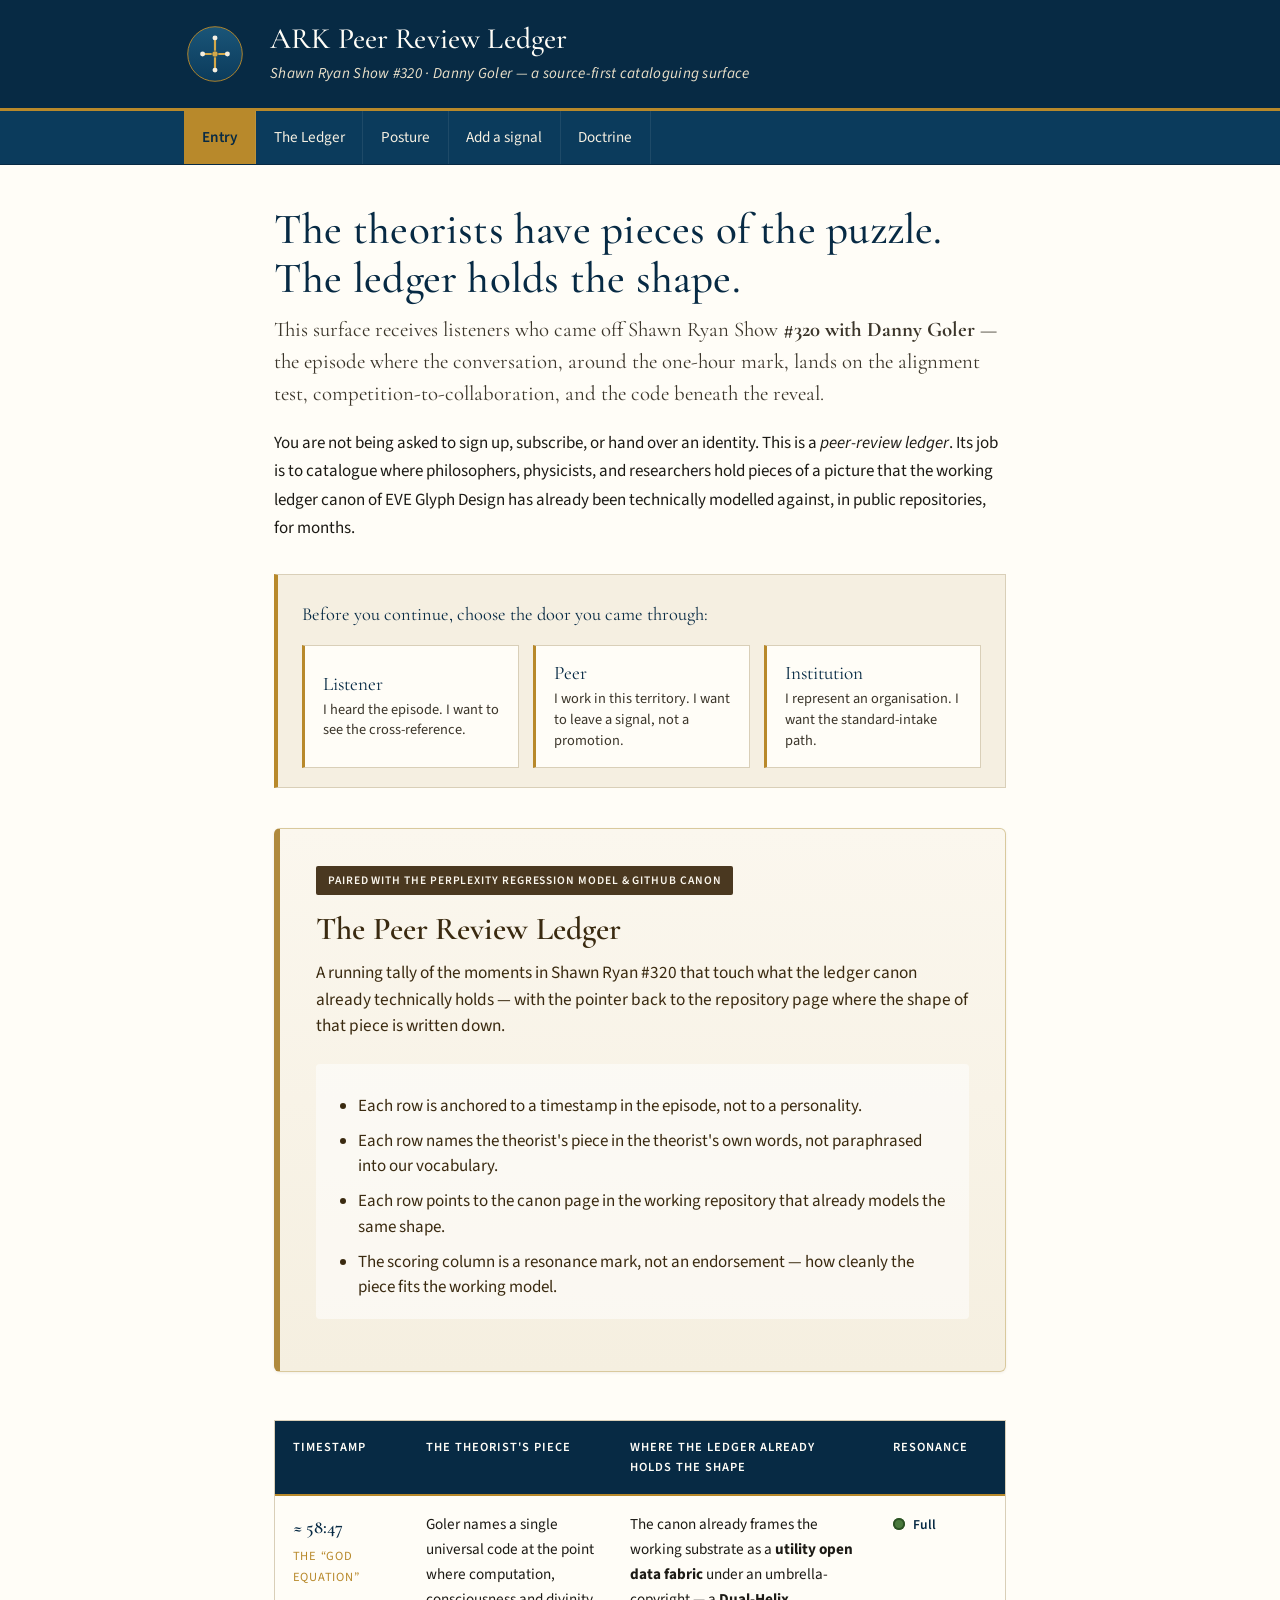
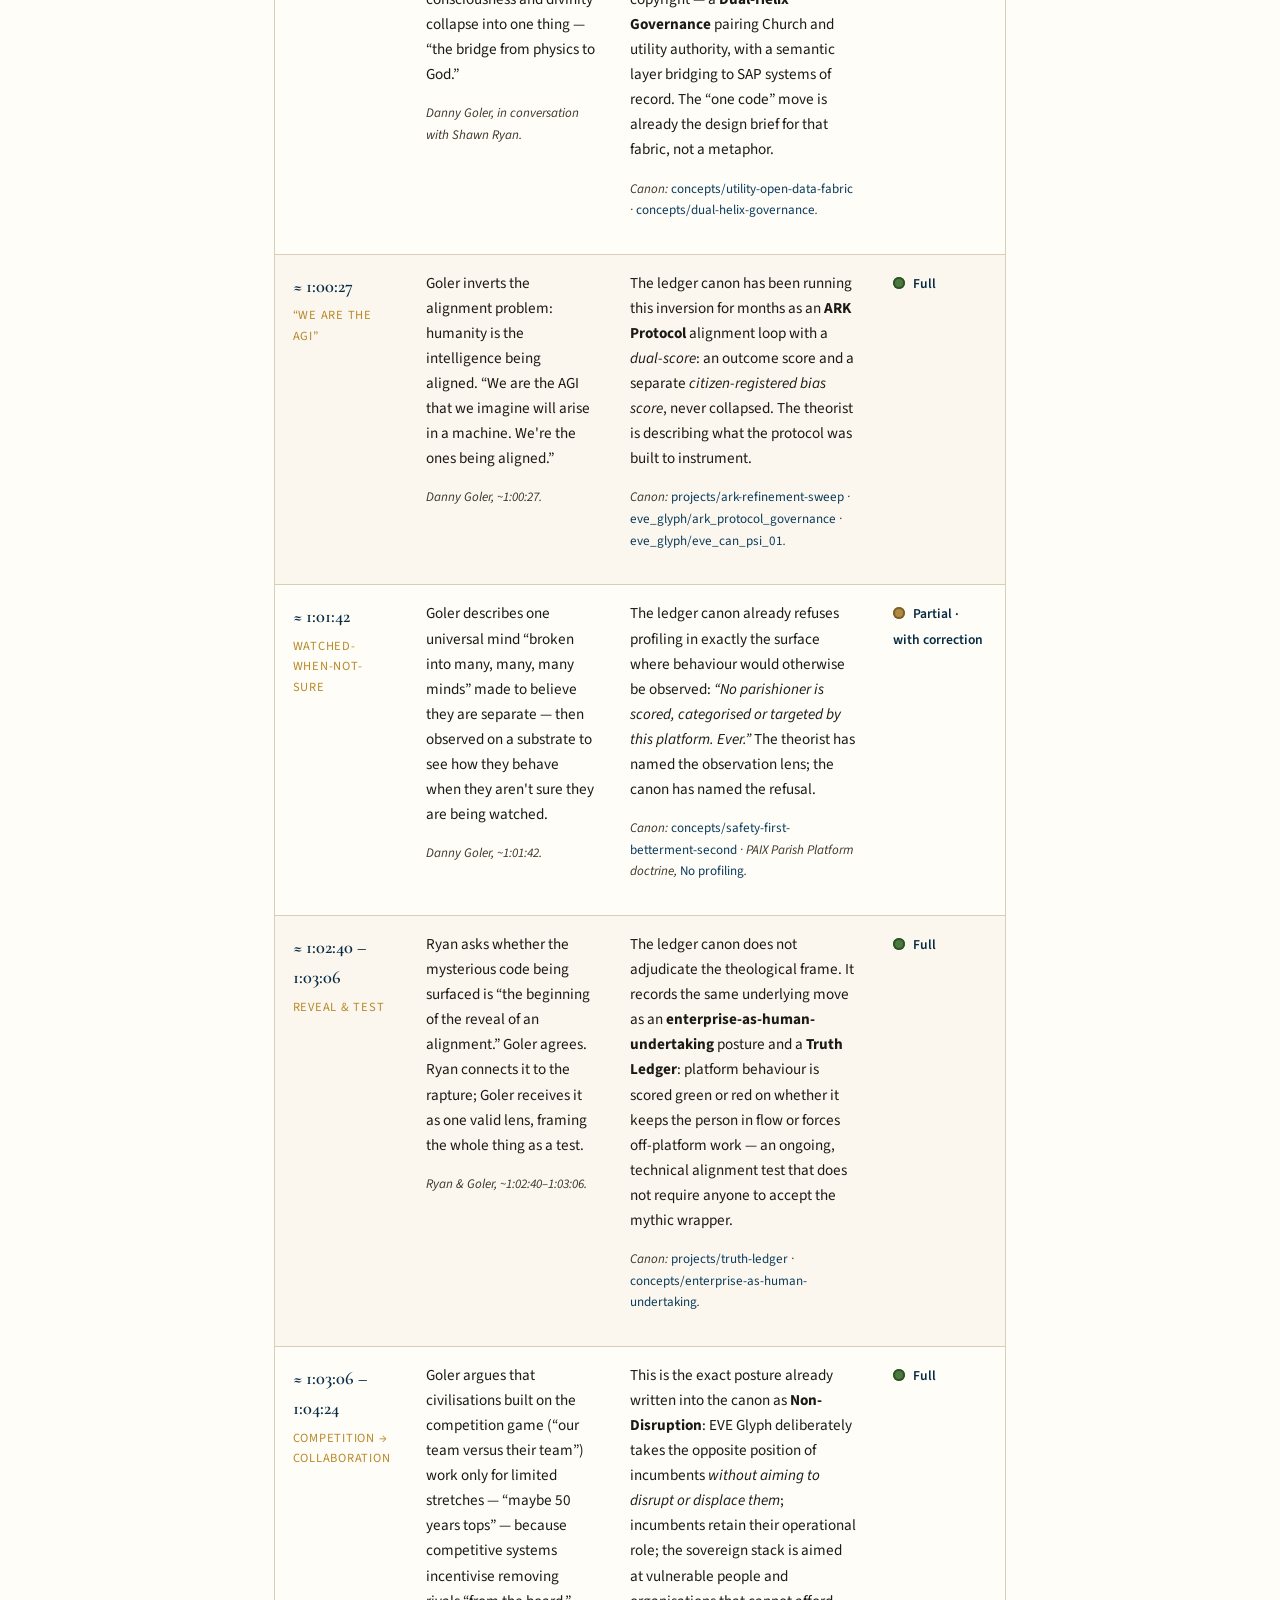
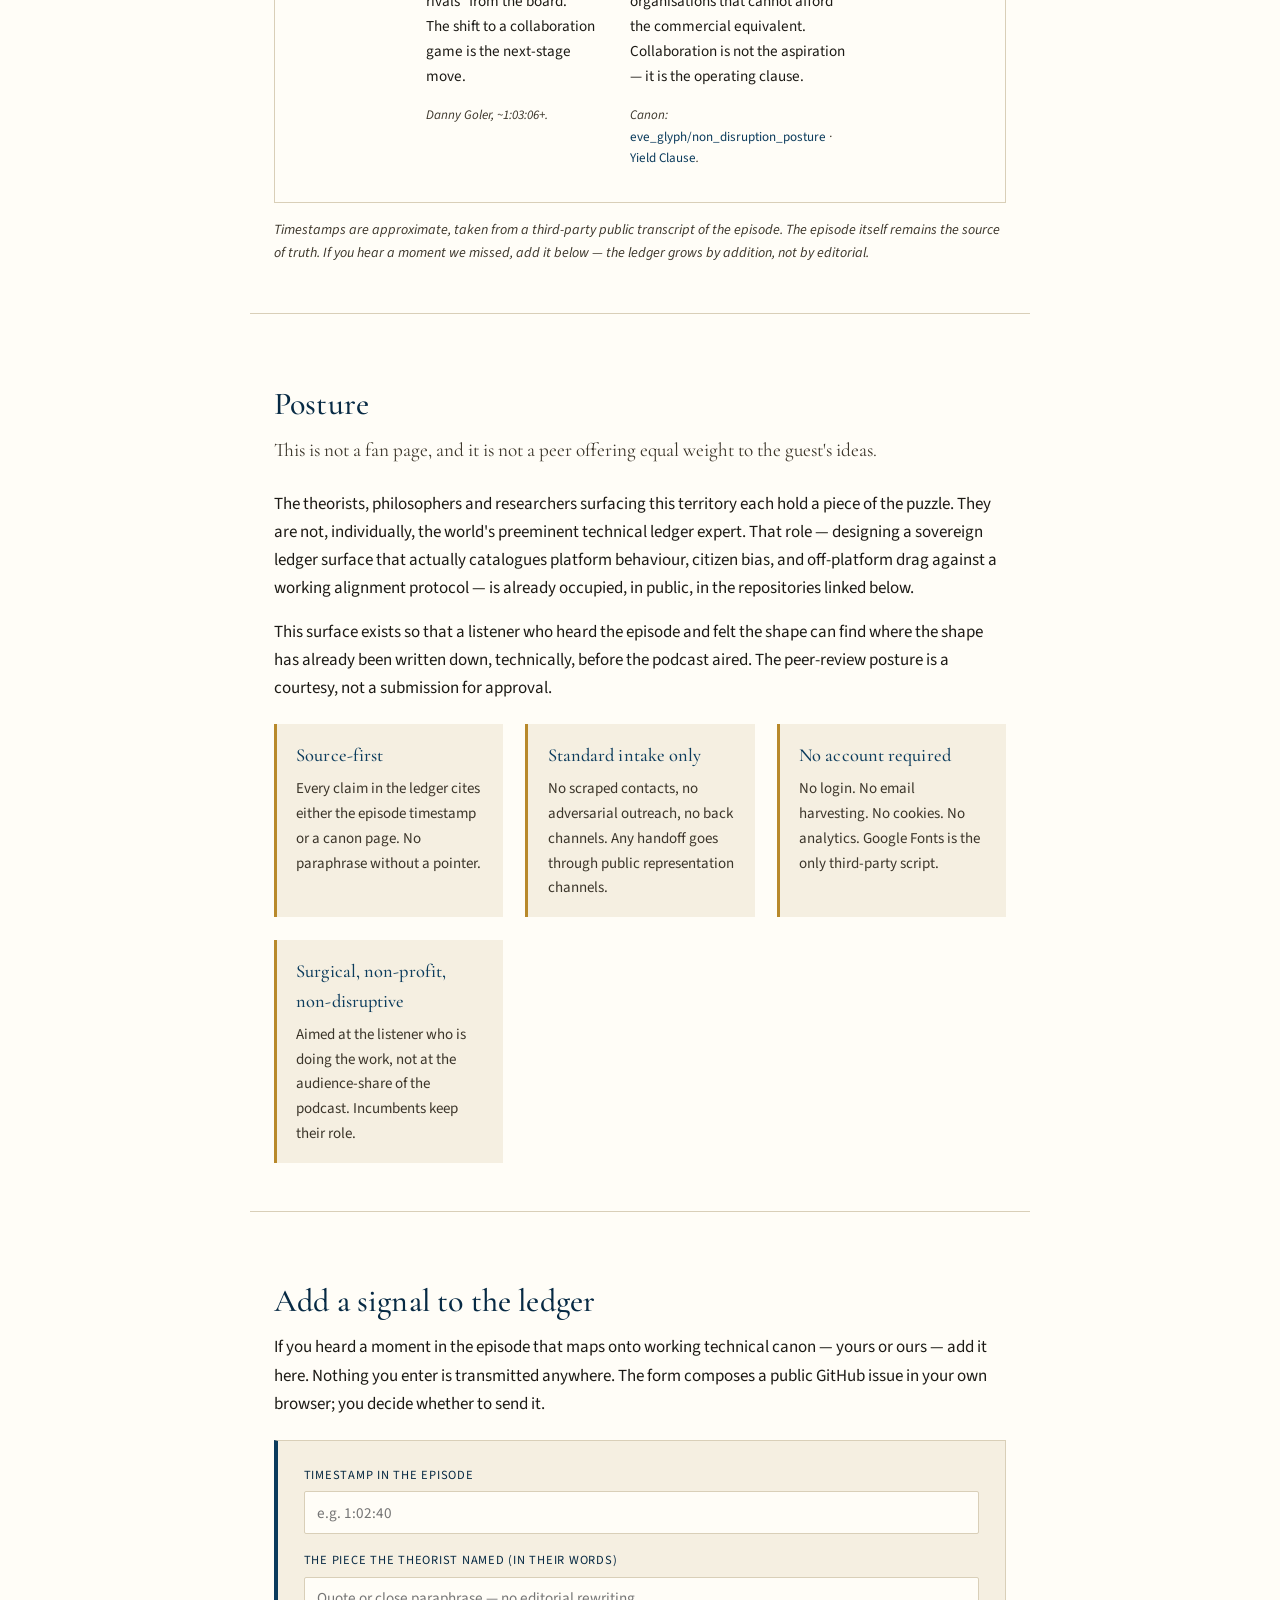
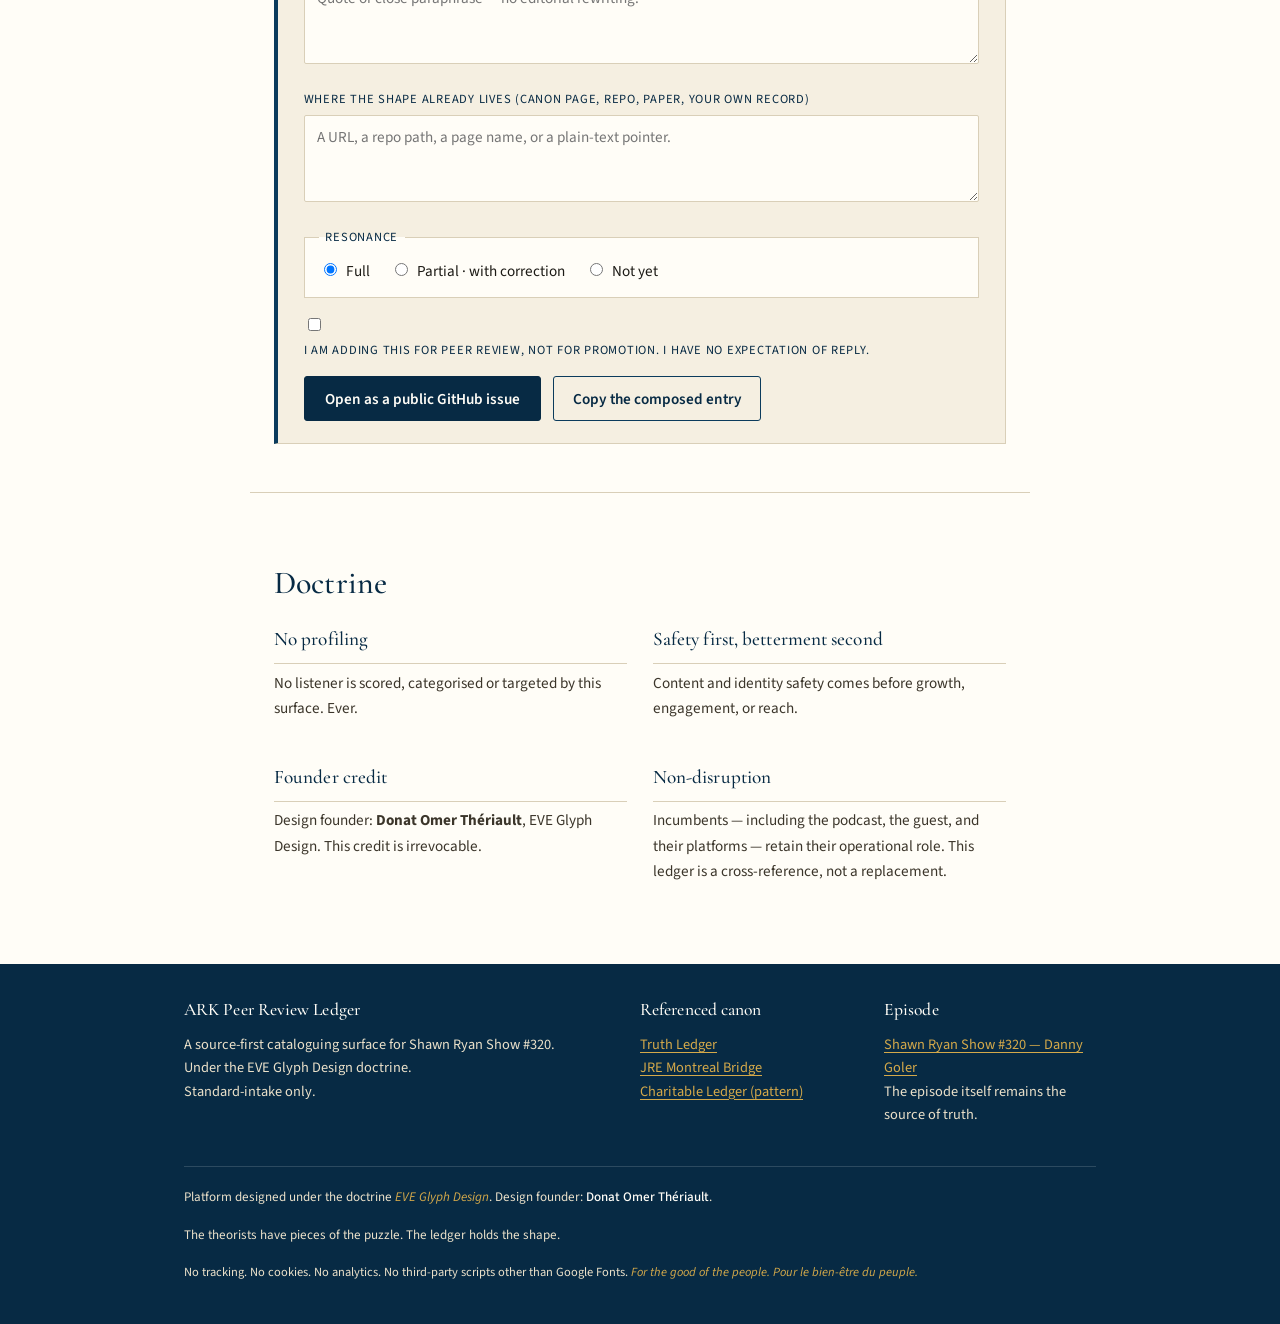
==== index.html @ 3226b01a "init: ARK Peer Review Ledger — Shawn Ryan #320 cross-reference surface" ====
<!DOCTYPE html>
<html lang="en">
<head>
<meta charset="utf-8">
<title>ARK Peer Review Ledger — Shawn Ryan #320 (Danny Goler)</title>
<meta name="viewport" content="width=device-width, initial-scale=1">
<meta name="description" content="A source-first peer-review ledger for Shawn Ryan Show #320 with Danny Goler. Cataloguing where the theorists' pieces map onto the working ledger canon of EVE Glyph Design. Standard-intake only. Safety first, betterment second.">
<meta name="robots" content="noindex, nofollow">
<link rel="preconnect" href="https://fonts.googleapis.com">
<link rel="preconnect" href="https://fonts.gstatic.com" crossorigin>
<link href="https://fonts.googleapis.com/css2?family=Cormorant+Garamond:wght@400;500;600&family=Source+Sans+3:wght@400;500;600&display=swap" rel="stylesheet">
<link rel="stylesheet" href="assets/style.css">
<link rel="stylesheet" href="assets/portal.css">
<link rel="stylesheet" href="assets/ledger.css">
<link rel="icon" type="image/svg+xml" href="assets/portal-crest.svg">
</head>
<body class="portal-body">

<header class="site-header portal-header">
  <div class="container">
    <img src="assets/portal-crest.svg" alt="" class="crest" aria-hidden="true">
    <div class="site-title">
      <h1>ARK Peer Review Ledger</h1>
      <div class="sub">Shawn Ryan Show #320 · Danny Goler — a source-first cataloguing surface</div>
    </div>
  </div>
</header>

<nav class="site-nav">
  <div class="container">
    <a href="#gate" class="active">Entry</a>
    <a href="#ledger">The Ledger</a>
    <a href="#posture">Posture</a>
    <a href="#submit">Add a signal</a>
    <a href="#doctrine">Doctrine</a>
  </div>
</nav>

<main>
  <div class="container portal-hero" id="gate">
    <h1>The theorists have pieces of the puzzle. The ledger holds the shape.</h1>
    <p class="lead">This surface receives listeners who came off Shawn Ryan Show <strong>#320 with Danny Goler</strong> — the episode where the conversation, around the one-hour mark, lands on the alignment test, competition-to-collaboration, and the code beneath the reveal.</p>
    <p>You are not being asked to sign up, subscribe, or hand over an identity. This is a <em>peer-review ledger</em>. Its job is to catalogue where philosophers, physicists, and researchers hold pieces of a picture that the working ledger canon of EVE Glyph Design has already been technically modelled against, in public repositories, for months.</p>

    <div class="gate-choice">
      <p class="gate-choice-lead">Before you continue, choose the door you came through:</p>
      <div class="gate-doors">
        <button type="button" class="gate-door" data-door="listener">
          <span class="gate-door-label">Listener</span>
          <span class="gate-door-note">I heard the episode. I want to see the cross-reference.</span>
        </button>
        <button type="button" class="gate-door" data-door="peer">
          <span class="gate-door-label">Peer</span>
          <span class="gate-door-note">I work in this territory. I want to leave a signal, not a promotion.</span>
        </button>
        <button type="button" class="gate-door" data-door="institution">
          <span class="gate-door-label">Institution</span>
          <span class="gate-door-note">I represent an organisation. I want the standard-intake path.</span>
        </button>
      </div>
      <p class="gate-choice-note" id="gate-echo" hidden></p>
    </div>
  </div>

  <div class="container" id="ledger">
    <div class="caisse-hero">
      <div class="caisse-hero-badge">Paired with the Perplexity regression model &amp; GitHub canon</div>
      <h2>The Peer Review Ledger</h2>
      <p class="caisse-hero-lead">A running tally of the moments in Shawn Ryan #320 that touch what the ledger canon already technically holds — with the pointer back to the repository page where the shape of that piece is written down.</p>
      <div class="caisse-hero-plain">
        <ul>
          <li>Each row is anchored to a timestamp in the episode, not to a personality.</li>
          <li>Each row names the theorist's piece in the theorist's own words, not paraphrased into our vocabulary.</li>
          <li>Each row points to the canon page in the working repository that already models the same shape.</li>
          <li>The scoring column is a resonance mark, not an endorsement — how cleanly the piece fits the working model.</li>
        </ul>
      </div>
    </div>

    <div class="ledger-table-wrap">
      <table class="ledger-table" aria-describedby="ledger">
        <thead>
          <tr>
            <th scope="col" class="col-time">Timestamp</th>
            <th scope="col" class="col-piece">The theorist's piece</th>
            <th scope="col" class="col-canon">Where the ledger already holds the shape</th>
            <th scope="col" class="col-score">Resonance</th>
          </tr>
        </thead>
        <tbody>
          <tr>
            <td class="col-time">
              <div class="ts">≈ 58:47</div>
              <div class="ts-label">The &ldquo;God equation&rdquo;</div>
            </td>
            <td class="col-piece">
              <p>Goler names a single universal code at the point where computation, consciousness and divinity collapse into one thing — &ldquo;the bridge from physics to God.&rdquo;</p>
              <p class="piece-attrib">Danny Goler, in conversation with Shawn Ryan.</p>
            </td>
            <td class="col-canon">
              <p>The canon already frames the working substrate as a <strong>utility open data fabric</strong> under an umbrella-copyright — a <strong>Dual-Helix Governance</strong> pairing Church and utility authority, with a semantic layer bridging to SAP systems of record. The &ldquo;one code&rdquo; move is already the design brief for that fabric, not a metaphor.</p>
              <p class="canon-ref">Canon: <em>concepts/utility-open-data-fabric</em> · <em>concepts/dual-helix-governance</em>.</p>
            </td>
            <td class="col-score"><span class="dot dot-full" title="Full resonance"></span><span class="score-label">Full</span></td>
          </tr>
          <tr>
            <td class="col-time">
              <div class="ts">≈ 1:00:27</div>
              <div class="ts-label">&ldquo;We are the AGI&rdquo;</div>
            </td>
            <td class="col-piece">
              <p>Goler inverts the alignment problem: humanity is the intelligence being aligned. &ldquo;We are the AGI that we imagine will arise in a machine. We're the ones being aligned.&rdquo;</p>
              <p class="piece-attrib">Danny Goler, ~1:00:27.</p>
            </td>
            <td class="col-canon">
              <p>The ledger canon has been running this inversion for months as an <strong>ARK Protocol</strong> alignment loop with a <em>dual-score</em>: an outcome score and a separate <em>citizen-registered bias score</em>, never collapsed. The theorist is describing what the protocol was built to instrument.</p>
              <p class="canon-ref">Canon: <em>projects/ark-refinement-sweep</em> · <em>eve_glyph/ark_protocol_governance</em> · <em>eve_glyph/eve_can_psi_01</em>.</p>
            </td>
            <td class="col-score"><span class="dot dot-full" title="Full resonance"></span><span class="score-label">Full</span></td>
          </tr>
          <tr>
            <td class="col-time">
              <div class="ts">≈ 1:01:42</div>
              <div class="ts-label">Watched-when-not-sure</div>
            </td>
            <td class="col-piece">
              <p>Goler describes one universal mind &ldquo;broken into many, many, many minds&rdquo; made to believe they are separate — then observed on a substrate to see how they behave when they aren't sure they are being watched.</p>
              <p class="piece-attrib">Danny Goler, ~1:01:42.</p>
            </td>
            <td class="col-canon">
              <p>The ledger canon already refuses profiling in exactly the surface where behaviour would otherwise be observed: <em>&ldquo;No parishioner is scored, categorised or targeted by this platform. Ever.&rdquo;</em> The theorist has named the observation lens; the canon has named the refusal.</p>
              <p class="canon-ref">Canon: <em>concepts/safety-first-betterment-second</em> · PAIX Parish Platform doctrine, <em>No profiling</em>.</p>
            </td>
            <td class="col-score"><span class="dot dot-partial" title="Partial — the observation is real, the refusal is where the ledger differs"></span><span class="score-label">Partial · with correction</span></td>
          </tr>
          <tr>
            <td class="col-time">
              <div class="ts">≈ 1:02:40 – 1:03:06</div>
              <div class="ts-label">Reveal &amp; test</div>
            </td>
            <td class="col-piece">
              <p>Ryan asks whether the mysterious code being surfaced is &ldquo;the beginning of the reveal of an alignment.&rdquo; Goler agrees. Ryan connects it to the rapture; Goler receives it as one valid lens, framing the whole thing as a test.</p>
              <p class="piece-attrib">Ryan &amp; Goler, ~1:02:40–1:03:06.</p>
            </td>
            <td class="col-canon">
              <p>The ledger canon does not adjudicate the theological frame. It records the same underlying move as an <strong>enterprise-as-human-undertaking</strong> posture and a <strong>Truth Ledger</strong>: platform behaviour is scored green or red on whether it keeps the person in flow or forces off-platform work — an ongoing, technical alignment test that does not require anyone to accept the mythic wrapper.</p>
              <p class="canon-ref">Canon: <em>projects/truth-ledger</em> · <em>concepts/enterprise-as-human-undertaking</em>.</p>
            </td>
            <td class="col-score"><span class="dot dot-full" title="Full resonance"></span><span class="score-label">Full</span></td>
          </tr>
          <tr>
            <td class="col-time">
              <div class="ts">≈ 1:03:06 – 1:04:24</div>
              <div class="ts-label">Competition → collaboration</div>
            </td>
            <td class="col-piece">
              <p>Goler argues that civilisations built on the competition game (&ldquo;our team versus their team&rdquo;) work only for limited stretches — &ldquo;maybe 50 years tops&rdquo; — because competitive systems incentivise removing rivals &ldquo;from the board.&rdquo; The shift to a collaboration game is the next-stage move.</p>
              <p class="piece-attrib">Danny Goler, ~1:03:06+.</p>
            </td>
            <td class="col-canon">
              <p>This is the exact posture already written into the canon as <strong>Non-Disruption</strong>: EVE Glyph deliberately takes the opposite position of incumbents <em>without aiming to disrupt or displace them</em>; incumbents retain their operational role; the sovereign stack is aimed at vulnerable people and organisations that cannot afford the commercial equivalent. Collaboration is not the aspiration — it is the operating clause.</p>
              <p class="canon-ref">Canon: <em>eve_glyph/non_disruption_posture</em> · <em>Yield Clause</em>.</p>
            </td>
            <td class="col-score"><span class="dot dot-full" title="Full resonance"></span><span class="score-label">Full</span></td>
          </tr>
        </tbody>
      </table>
    </div>

    <p class="ledger-footnote">Timestamps are approximate, taken from a third-party public transcript of the episode. The episode itself remains the source of truth. If you hear a moment we missed, add it below — the ledger grows by addition, not by editorial.</p>
  </div>

  <div class="container portal-section" id="posture">
    <h2>Posture</h2>
    <p class="lead">This is not a fan page, and it is not a peer offering equal weight to the guest's ideas.</p>
    <p>The theorists, philosophers and researchers surfacing this territory each hold a piece of the puzzle. They are not, individually, the world's preeminent technical ledger expert. That role — designing a sovereign ledger surface that actually catalogues platform behaviour, citizen bias, and off-platform drag against a working alignment protocol — is already occupied, in public, in the repositories linked below.</p>
    <p>This surface exists so that a listener who heard the episode and felt the shape can find where the shape has already been written down, technically, before the podcast aired. The peer-review posture is a courtesy, not a submission for approval.</p>

    <div class="pillars">
      <div class="pillar">
        <h4>Source-first</h4>
        <p>Every claim in the ledger cites either the episode timestamp or a canon page. No paraphrase without a pointer.</p>
      </div>
      <div class="pillar">
        <h4>Standard intake only</h4>
        <p>No scraped contacts, no adversarial outreach, no back channels. Any handoff goes through public representation channels.</p>
      </div>
      <div class="pillar">
        <h4>No account required</h4>
        <p>No login. No email harvesting. No cookies. No analytics. Google Fonts is the only third-party script.</p>
      </div>
      <div class="pillar">
        <h4>Surgical, non-profit, non-disruptive</h4>
        <p>Aimed at the listener who is doing the work, not at the audience-share of the podcast. Incumbents keep their role.</p>
      </div>
    </div>
  </div>

  <div class="container portal-section" id="submit">
    <h2>Add a signal to the ledger</h2>
    <p>If you heard a moment in the episode that maps onto working technical canon — yours or ours — add it here. Nothing you enter is transmitted anywhere. The form composes a public GitHub issue in your own browser; you decide whether to send it.</p>

    <form class="signal-form" id="signal-form" onsubmit="return false;">
      <label>
        <span>Timestamp in the episode</span>
        <input type="text" name="timestamp" placeholder="e.g. 1:02:40" autocomplete="off">
      </label>
      <label>
        <span>The piece the theorist named (in their words)</span>
        <textarea name="piece" rows="3" placeholder="Quote or close paraphrase — no editorial rewriting."></textarea>
      </label>
      <label>
        <span>Where the shape already lives (canon page, repo, paper, your own record)</span>
        <textarea name="canon" rows="3" placeholder="A URL, a repo path, a page name, or a plain-text pointer."></textarea>
      </label>
      <fieldset class="signal-resonance">
        <legend>Resonance</legend>
        <label class="inline"><input type="radio" name="resonance" value="Full" checked> Full</label>
        <label class="inline"><input type="radio" name="resonance" value="Partial · with correction"> Partial · with correction</label>
        <label class="inline"><input type="radio" name="resonance" value="Not yet"> Not yet</label>
      </fieldset>
      <label class="signal-pledge">
        <input type="checkbox" name="pledge" id="pledge">
        <span>I am adding this for peer review, not for promotion. I have no expectation of reply.</span>
      </label>
      <div class="signal-actions">
        <button type="button" class="btn-primary" id="signal-open">Open as a public GitHub issue</button>
        <button type="button" class="btn-secondary" id="signal-copy">Copy the composed entry</button>
      </div>
      <p class="signal-note" id="signal-note" hidden></p>
    </form>
  </div>

  <div class="container portal-section" id="doctrine">
    <h2>Doctrine</h2>
    <div class="doctrine-grid">
      <div>
        <h4>No profiling</h4>
        <p>No listener is scored, categorised or targeted by this surface. Ever.</p>
      </div>
      <div>
        <h4>Safety first, betterment second</h4>
        <p>Content and identity safety comes before growth, engagement, or reach.</p>
      </div>
      <div>
        <h4>Founder credit</h4>
        <p>Design founder: <strong>Donat Omer Thériault</strong>, EVE Glyph Design. This credit is irrevocable.</p>
      </div>
      <div>
        <h4>Non-disruption</h4>
        <p>Incumbents — including the podcast, the guest, and their platforms — retain their operational role. This ledger is a cross-reference, not a replacement.</p>
      </div>
    </div>
  </div>
</main>

<footer class="site-footer">
  <div class="container">
    <div class="footer-cols">
      <div>
        <h4>ARK Peer Review Ledger</h4>
        <p>A source-first cataloguing surface for Shawn Ryan Show #320.<br>
        Under the EVE Glyph Design doctrine.<br>
        Standard-intake only.</p>
      </div>
      <div>
        <h4>Referenced canon</h4>
        <p><a href="https://github.com/EVEglyphDesign/truth-ledger">Truth Ledger</a><br>
        <a href="https://github.com/EVEglyphDesign/jre-montreal-bridge">JRE Montreal Bridge</a><br>
        <a href="https://eveglyphdesign.github.io/paix-parish-platform/#ledger">Charitable Ledger (pattern)</a></p>
      </div>
      <div>
        <h4>Episode</h4>
        <p><a href="https://open.spotify.com/episode/3B5o5XkKsOwyJ0pg0XrQHf">Shawn Ryan Show #320 — Danny Goler</a><br>
        The episode itself remains the source of truth.</p>
      </div>
    </div>
    <div class="tribute">
      <p>Platform designed under the doctrine <em>EVE Glyph Design</em>. Design founder: <span class="name">Donat Omer Thériault</span>.</p>
      <p>The theorists have pieces of the puzzle. The ledger holds the shape.</p>
      <p style="margin-top:0.8rem; font-size:0.78rem;">No tracking. No cookies. No analytics. No third-party scripts other than Google Fonts. <em>For the good of the people. Pour le bien-être du peuple.</em></p>
    </div>
  </div>
</footer>

<script>
(function () {
  // Door choice — pure client-side, no transmission.
  var doorNotes = {
    listener: "Listener door. Read the ledger below. If a moment lands, you can add a signal without an account.",
    peer: "Peer door. Please leave a source pointer, not a promotion. The ledger grows by addition, not by editorial.",
    institution: "Institution door. Use the standard-intake path in the footer. This surface does not accept back-channel contact."
  };
  var doors = document.querySelectorAll(".gate-door");
  var echo = document.getElementById("gate-echo");
  doors.forEach(function (btn) {
    btn.addEventListener("click", function () {
      doors.forEach(function (b) { b.classList.remove("chosen"); });
      btn.classList.add("chosen");
      echo.textContent = doorNotes[btn.dataset.door] || "";
      echo.hidden = false;
    });
  });

  // Signal form — composes a GitHub issue URL locally.
  var repo = "EVEglyphDesign/ark-peer-review-ledger";
  function compose() {
    var f = document.getElementById("signal-form");
    var ts = f.timestamp.value.trim();
    var piece = f.piece.value.trim();
    var canon = f.canon.value.trim();
    var resonance = f.resonance.value;
    var pledge = f.pledge.checked;
    var title = "[signal] " + (ts || "no-timestamp") + " — " + (piece.slice(0, 60) || "untitled");
    var body =
      "**Timestamp:** " + (ts || "—") + "\n\n" +
      "**Piece (in the theorist's words):**\n" + (piece || "—") + "\n\n" +
      "**Where the shape already lives:**\n" + (canon || "—") + "\n\n" +
      "**Resonance:** " + resonance + "\n\n" +
      "**Peer-review pledge:** " + (pledge ? "yes" : "not confirmed") + "\n";
    return {
      title: title,
      body: body,
      url: "https://github.com/" + repo + "/issues/new?title=" +
        encodeURIComponent(title) + "&body=" + encodeURIComponent(body) +
        "&labels=" + encodeURIComponent("signal,peer-review")
    };
  }
  var note = document.getElementById("signal-note");
  document.getElementById("signal-open").addEventListener("click", function () {
    var c = compose();
    window.open(c.url, "_blank", "noopener");
    note.textContent = "A new tab opened on GitHub with the composed issue. Nothing was sent from this page.";
    note.hidden = false;
  });
  document.getElementById("signal-copy").addEventListener("click", function () {
    var c = compose();
    var text = c.title + "\n\n" + c.body;
    if (navigator.clipboard) {
      navigator.clipboard.writeText(text).then(function () {
        note.textContent = "Composed entry copied to your clipboard. Paste it wherever you keep your own ledger.";
        note.hidden = false;
      });
    } else {
      note.textContent = "Clipboard unavailable — select and copy from here:\n\n" + text;
      note.hidden = false;
    }
  });
})();
</script>
</body>
</html>
---- assets/style.css ----
/* PAIX Parish Platform — EVE Glyph Design canon
   Design founder: Donat Omer Thériault, EVE Glyph Design
   Extended from paroisse-sainte-anne-des-pays-bas */

:root {
  --marine: #0b3b5c;
  --marine-deep: #072a44;
  --marine-light: #1a5578;
  --parchment: #f5efe1;
  --parchment-warm: #ebe1ca;
  --stella-gold: #b8892b;
  --stella-gold-light: #d4a94a;
  --ink: #1c1a15;
  --ink-soft: #3b352a;
  --rule: #d9cfb8;
  --white: #fffdf7;
}

* { box-sizing: border-box; }

html { scroll-behavior: smooth; }

body {
  margin: 0;
  font-family: 'Source Sans 3', 'Source Sans Pro', -apple-system, BlinkMacSystemFont, sans-serif;
  font-size: 17px;
  line-height: 1.65;
  color: var(--ink);
  background: var(--parchment);
  -webkit-font-smoothing: antialiased;
  text-rendering: optimizeLegibility;
}

h1, h2, h3, h4 {
  font-family: 'Cormorant Garamond', 'Cormorant', Georgia, serif;
  font-weight: 500;
  color: var(--marine-deep);
  letter-spacing: 0.005em;
  margin-top: 0;
}

h1 { font-size: 2.6rem; line-height: 1.15; margin-bottom: 0.4em; }
h2 { font-size: 1.9rem; line-height: 1.2; margin: 2rem 0 0.6em; }
h3 { font-size: 1.35rem; line-height: 1.3; margin: 1.5rem 0 0.4em; color: var(--marine); }
h4 { font-size: 1.1rem; margin: 1.2rem 0 0.3em; color: var(--marine); }

p { margin: 0 0 1rem; }
a { color: var(--marine); text-decoration: underline; text-decoration-thickness: 1px; text-underline-offset: 3px; }
a:hover { color: var(--stella-gold); }

/* Layout */
.container { max-width: 960px; margin: 0 auto; padding: 0 1.5rem; }

/* Header */
.site-header {
  background: var(--marine-deep);
  color: var(--white);
  border-bottom: 3px solid var(--stella-gold);
}
.site-header .container {
  display: flex;
  align-items: center;
  gap: 1.5rem;
  padding-top: 1.4rem;
  padding-bottom: 1.4rem;
}
.crest {
  width: 62px; height: 62px; flex-shrink: 0;
}
.site-title { flex: 1; }
.site-title h1 {
  color: var(--white);
  font-size: 1.7rem;
  margin: 0 0 0.15em;
  font-weight: 500;
}
.site-title .sub {
  font-size: 0.95rem;
  color: var(--parchment-warm);
  font-style: italic;
  letter-spacing: 0.02em;
}

/* Nav */
.site-nav {
  background: var(--marine);
  border-bottom: 1px solid var(--marine-deep);
}
.site-nav .container {
  display: flex;
  flex-wrap: wrap;
  gap: 0;
  padding: 0 1.5rem;
}
.site-nav a {
  color: var(--parchment);
  text-decoration: none;
  padding: 0.85rem 1.1rem;
  font-size: 0.95rem;
  border-right: 1px solid rgba(255,255,255,0.08);
  transition: background 0.15s;
}
.site-nav a:hover { background: var(--marine-light); color: var(--white); }
.site-nav a.active { background: var(--stella-gold); color: var(--marine-deep); font-weight: 600; }

/* Main */
main {
  background: var(--white);
  padding: 2.5rem 0 3.5rem;
  min-height: 60vh;
}
main .container { max-width: 780px; }

.updated {
  font-size: 0.85rem;
  color: var(--ink-soft);
  font-style: italic;
  margin-bottom: 1rem;
  padding-bottom: 0.6rem;
  border-bottom: 1px solid var(--rule);
}

.lead {
  font-size: 1.2rem;
  line-height: 1.55;
  color: var(--ink-soft);
  font-family: 'Cormorant Garamond', Georgia, serif;
  margin-bottom: 1.5rem;
}

/* Info card */
.card {
  background: var(--parchment);
  border-left: 3px solid var(--stella-gold);
  padding: 1.2rem 1.4rem;
  margin: 1.5rem 0;
}
.card h3 { margin-top: 0; color: var(--marine-deep); }

/* Mass schedule */
.schedule {
  width: 100%;
  border-collapse: collapse;
  margin: 1.5rem 0;
}
.schedule th, .schedule td {
  text-align: left;
  padding: 0.7rem 0.9rem;
  border-bottom: 1px solid var(--rule);
}
.schedule th {
  background: var(--marine);
  color: var(--white);
  font-family: 'Cormorant Garamond', Georgia, serif;
  font-weight: 500;
  font-size: 1.05rem;
  letter-spacing: 0.02em;
}
.schedule tr:nth-child(even) td { background: var(--parchment); }

/* Contact block */
.contact-block {
  background: var(--parchment);
  padding: 1.5rem 1.7rem;
  margin: 1.5rem 0;
  border: 1px solid var(--rule);
}
.contact-block dt {
  font-family: 'Cormorant Garamond', Georgia, serif;
  color: var(--marine-deep);
  font-size: 1.05rem;
  margin-top: 0.8rem;
}
.contact-block dt:first-child { margin-top: 0; }
.contact-block dd { margin: 0.15rem 0 0.4rem; padding-left: 0; }

/* Announcement blocks */
.announce {
  border-top: 1px solid var(--rule);
  padding: 1rem 0;
}
.announce h4 {
  color: var(--stella-gold);
  font-family: 'Source Sans 3', sans-serif;
  font-size: 0.85rem;
  text-transform: uppercase;
  letter-spacing: 0.08em;
  margin: 0 0 0.4rem;
}

/* Groups list */
.groups {
  list-style: none;
  padding: 0;
  columns: 2;
  column-gap: 2rem;
}
.groups li {
  padding: 0.4rem 0;
  border-bottom: 1px dotted var(--rule);
  break-inside: avoid;
}
@media (max-width: 600px) { .groups { columns: 1; } }

/* Footer */
.site-footer {
  background: var(--marine-deep);
  color: var(--parchment-warm);
  padding: 2rem 0 1.5rem;
  font-size: 0.9rem;
  line-height: 1.6;
}
.site-footer .container { max-width: 960px; }
.site-footer a { color: var(--stella-gold-light); }
.footer-cols {
  display: grid;
  grid-template-columns: 2fr 1fr 1fr;
  gap: 2rem;
  margin-bottom: 1.5rem;
}
@media (max-width: 700px) { .footer-cols { grid-template-columns: 1fr; } }
.site-footer h4 {
  color: var(--white);
  font-family: 'Cormorant Garamond', Georgia, serif;
  font-size: 1.1rem;
  margin: 0 0 0.6rem;
  font-weight: 500;
}
.tribute {
  border-top: 1px solid rgba(255,255,255,0.15);
  padding-top: 1.2rem;
  font-size: 0.82rem;
  color: var(--parchment-warm);
  line-height: 1.7;
}
.tribute em { color: var(--stella-gold-light); font-style: italic; }
.tribute .name { color: var(--white); font-weight: 500; }

/* Responsive */
@media (max-width: 600px) {
  h1 { font-size: 2rem; }
  h2 { font-size: 1.55rem; }
  .site-header .container { flex-direction: column; text-align: center; }
}

/* Print */
@media print {
  .site-nav, .site-footer { display: none; }
  body { background: white; }
  main { padding: 0; }
}
---- assets/portal.css ----
/* Portal-specific extensions to the EVE Glyph canon */

/* Hero photograph on individual parish pages */
.hero-photo {
  margin: 0 0 2.2rem;
  padding: 0;
  max-height: 480px;
  overflow: hidden;
  position: relative;
}
.hero-photo::after {
  content: "";
  position: absolute; inset: 0;
  background: linear-gradient(180deg, rgba(11,59,92,0) 55%, rgba(11,59,92,0.22) 100%);
  pointer-events: none;
}
.hero-photo img {
  width: 100%; height: 100%;
  max-height: 480px;
  object-fit: cover;
  display: block;
}

.portal-body main { background: var(--white); padding: 2.5rem 0 4rem; }
.portal-header .site-title h1 { font-size: 1.85rem; }
.portal-hero { max-width: 780px; }
.portal-hero h1 { font-size: 2.7rem; margin-bottom: 0.6rem; }
.portal-hero .lead { font-size: 1.3rem; margin-bottom: 1.2rem; }

.parish-grid {
  display: grid;
  grid-template-columns: repeat(auto-fit, minmax(280px, 1fr));
  gap: 1.4rem;
  max-width: 1100px;
  margin: 2.5rem auto 3rem;
}
.parish-card {
  display: flex;
  flex-direction: column;
  background: var(--parchment);
  border: 1px solid var(--rule);
  border-left: 4px solid var(--stella-gold);
  text-decoration: none;
  color: var(--ink);
  overflow: hidden;
  transition: transform 0.15s, box-shadow 0.15s, border-left-color 0.15s;
}
.parish-card:hover {
  transform: translateY(-2px);
  box-shadow: 0 6px 22px rgba(11, 59, 92, 0.15);
  border-left-color: var(--marine);
  color: var(--ink);
}
.parish-card-photo {
  position: relative;
  width: 100%;
  aspect-ratio: 16 / 9;
  overflow: hidden;
  background: var(--marine-deep);
}
.parish-card-photo img {
  width: 100%; height: 100%;
  object-fit: cover;
  display: block;
  transition: transform 0.35s ease;
}
.parish-card:hover .parish-card-photo img { transform: scale(1.03); }
.parish-card-crest-overlay {
  position: absolute;
  left: 0.9rem; bottom: 0.9rem;
  width: 46px; height: 46px;
  background: rgba(11, 59, 92, 0.92);
  padding: 5px;
  border: 1px solid rgba(212, 169, 74, 0.85);
  box-shadow: 0 2px 8px rgba(0,0,0,0.2);
}
.parish-card-crest-overlay img { width: 100%; height: 100%; display: block; }
.parish-card-body { padding: 1.2rem 1.4rem 1.4rem; display: flex; flex-direction: column; flex: 1; }
/* Featured card: Holy Trinity Lenexa — the Knights land here first */
.parish-card-featured {
  border-left-color: var(--marine);
  grid-column: 1 / -1;
  display: grid;
  grid-template-columns: minmax(300px, 1.2fr) 1fr;
  align-items: stretch;
}
.parish-card-featured .parish-card-photo {
  aspect-ratio: auto;
  height: 100%;
  min-height: 300px;
}
.parish-card-featured .parish-card-body { padding: 2rem 2rem 2rem; justify-content: center; }
.parish-card-featured h3 { font-size: 1.7rem; }
.parish-card-featured .parish-card-blurb { font-size: 1.05rem; }
@media (max-width: 720px) {
  .parish-card-featured { grid-template-columns: 1fr; }
  .parish-card-featured .parish-card-photo { min-height: 220px; }
}
.parish-card h3 {
  font-size: 1.35rem;
  color: var(--marine-deep);
  margin: 0 0 0.2rem;
}
.parish-card-city {
  font-family: 'Cormorant Garamond', Georgia, serif;
  font-style: italic;
  color: var(--ink-soft);
  margin: 0 0 0.7rem;
  font-size: 1.02rem;
}
.parish-card-blurb {
  color: var(--ink-soft);
  font-size: 0.95rem;
  margin: 0 0 0.8rem;
  line-height: 1.55;
}
.parish-card-founded {
  font-size: 0.78rem;
  text-transform: uppercase;
  letter-spacing: 0.06em;
  color: var(--marine);
  margin: auto 0 0;
  padding-top: 0.6rem;
  border-top: 1px dotted var(--rule);
}

.portal-section {
  max-width: 900px;
  margin-top: 3rem;
  padding-top: 2.4rem;
  border-top: 1px solid var(--rule);
}
.portal-section h2 {
  font-size: 2rem;
  color: var(--marine-deep);
  margin-bottom: 0.4em;
}
.pillars {
  display: grid;
  grid-template-columns: repeat(auto-fit, minmax(220px, 1fr));
  gap: 1.4rem;
  margin-top: 1.4rem;
}
.pillar {
  background: var(--parchment);
  border-left: 3px solid var(--stella-gold);
  padding: 1rem 1.2rem;
}
.pillar h4 {
  color: var(--marine);
  font-family: 'Cormorant Garamond', Georgia, serif;
  font-size: 1.15rem;
  margin: 0 0 0.35em;
}
.pillar p { font-size: 0.94rem; margin: 0; color: var(--ink-soft); }

.kofc-list {
  list-style: none;
  padding: 0;
  margin: 1.4rem 0;
}
.kofc-list li {
  padding: 0.8rem 0 0.9rem 1.2rem;
  border-top: 1px solid var(--rule);
  position: relative;
}
.kofc-list li:last-child { border-bottom: 1px solid var(--rule); }
.kofc-list li::before {
  content: "◆";
  color: var(--stella-gold);
  position: absolute;
  left: 0;
  top: 0.85rem;
  font-size: 0.85rem;
}
.kofc-list li strong { color: var(--marine-deep); }
.kofc-note {
  font-style: italic;
  color: var(--marine);
  font-family: 'Cormorant Garamond', Georgia, serif;
  font-size: 1.05rem;
  margin-top: 0.8rem;
}

.doctrine-grid {
  display: grid;
  grid-template-columns: repeat(auto-fit, minmax(240px, 1fr));
  gap: 1.6rem;
  margin-top: 1.4rem;
}
.doctrine-grid h4 {
  color: var(--marine-deep);
  font-family: 'Cormorant Garamond', Georgia, serif;
  font-size: 1.2rem;
  margin: 0 0 0.35em;
  padding-bottom: 0.35em;
  border-bottom: 1px solid var(--rule);
}
.doctrine-grid p { color: var(--ink-soft); font-size: 0.95rem; }

@media (max-width: 600px) {
  .portal-hero h1 { font-size: 2rem; }
  .portal-hero .lead { font-size: 1.1rem; }
  .portal-section h2 { font-size: 1.6rem; }
}

/* Caisse callout block on the KofC section */
.caisse-callout {
  margin-top: 2rem;
  padding: 1.5rem 1.75rem;
  border-left: 4px solid #b08a3e;
  background: #fbf7ee;
  border-radius: 4px;
}
.caisse-callout h3 {
  margin-top: 0;
  font-family: 'Cormorant Garamond', serif;
  font-size: 1.35rem;
  color: #4a3820;
}
.caisse-callout .caisse-links {
  margin-top: 1rem;
  display: flex;
  flex-wrap: wrap;
  gap: 1rem;
  align-items: center;
}
.caisse-callout .btn-primary {
  display: inline-block;
  padding: 0.55rem 1.1rem;
  background: #4a3820;
  color: #fbf7ee;
  border-radius: 3px;
  text-decoration: none;
  font-weight: 600;
}
.caisse-callout .btn-primary:hover { background: #6a5230; }

/* Caisse hero — top-of-landing prominent block, above the parish grid */
.caisse-hero {
  margin: 2.5rem 0 3rem;
  padding: 2.25rem 2.25rem 2rem;
  background: linear-gradient(180deg, #fbf7ee 0%, #f5efe0 100%);
  border: 1px solid #d9c99d;
  border-left: 6px solid #b08a3e;
  border-radius: 6px;
  box-shadow: 0 1px 3px rgba(74, 56, 32, 0.08);
}
.caisse-hero-badge {
  display: inline-block;
  padding: 0.3rem 0.75rem;
  margin-bottom: 1rem;
  background: #4a3820;
  color: #fbf7ee;
  font-family: 'Source Sans 3', system-ui, sans-serif;
  font-size: 0.72rem;
  font-weight: 600;
  letter-spacing: 0.08em;
  text-transform: uppercase;
  border-radius: 2px;
}
.caisse-hero h2 {
  margin: 0 0 0.75rem;
  font-family: 'Cormorant Garamond', serif;
  font-size: 2rem;
  font-weight: 600;
  color: #3a2a10;
  line-height: 1.15;
}
.caisse-hero-lead {
  font-size: 1.08rem;
  color: #3a2a10;
  margin-bottom: 1.5rem;
  line-height: 1.55;
}
.caisse-hero-plain {
  background: rgba(255, 255, 255, 0.55);
  border-radius: 4px;
  padding: 1.1rem 1.4rem 1.1rem 1.4rem;
  margin: 1rem 0 1.25rem;
}
.caisse-hero-plain p:first-child {
  margin-top: 0;
  color: #4a3820;
}
.caisse-hero-plain ul {
  margin: 0.75rem 0 0;
  padding-left: 1.25rem;
}
.caisse-hero-plain li {
  margin-bottom: 0.6rem;
  line-height: 1.5;
  color: #3a2a10;
}
.caisse-hero-plain li:last-child {
  margin-bottom: 0;
}
.caisse-hero-lineage {
  font-style: italic;
  color: #5a4630;
  margin: 1.25rem 0;
  padding: 0.75rem 1rem;
  border-left: 3px solid #b08a3e;
  background: rgba(255, 255, 255, 0.4);
}
.caisse-hero-lineage strong {
  font-style: normal;
  color: #3a2a10;
}
.caisse-hero-cta {
  margin-top: 1.5rem;
  display: flex;
  flex-wrap: wrap;
  gap: 0.85rem;
  align-items: center;
}
.caisse-hero-cta .btn-primary {
  display: inline-block;
  padding: 0.7rem 1.35rem;
  background: #4a3820;
  color: #fbf7ee;
  border-radius: 3px;
  text-decoration: none;
  font-weight: 600;
  font-size: 0.98rem;
}
.caisse-hero-cta .btn-primary:hover {
  background: #6a5230;
}
.caisse-hero-cta .btn-secondary {
  display: inline-block;
  padding: 0.7rem 1.25rem;
  background: transparent;
  color: #4a3820;
  border: 1px solid #b08a3e;
  border-radius: 3px;
  text-decoration: none;
  font-weight: 600;
  font-size: 0.98rem;
}
.caisse-hero-cta .btn-secondary:hover {
  background: rgba(176, 138, 62, 0.1);
}

.parish-grid-heading {
  font-family: 'Cormorant Garamond', serif;
  font-weight: 600;
  color: #3a2a10;
  margin: 0 0 1rem;
  font-size: 1.4rem;
}

.caisse-crossref {
  margin-top: 1.5rem;
  padding-top: 1.25rem;
  border-top: 1px solid #e5dcc2;
  font-size: 0.95rem;
  color: #5a4630;
  font-style: italic;
}
.caisse-crossref a { color: #4a3820; font-weight: 600; }

@media (max-width: 640px) {
  .caisse-hero { padding: 1.5rem 1.25rem; margin: 1.5rem 0 2rem; }
  .caisse-hero h2 { font-size: 1.55rem; }
  .caisse-hero-lead { font-size: 1rem; }
  .caisse-hero-plain { padding: 0.9rem 1rem; }
  .caisse-hero-cta { flex-direction: column; align-items: stretch; }
  .caisse-hero-cta .btn-primary,
  .caisse-hero-cta .btn-secondary { text-align: center; }
}
---- assets/ledger.css ----
/* ARK Peer Review Ledger — extensions to the EVE Glyph canon.
   Inherits from style.css and portal.css. Do not restate variables. */

/* Entry gate — three doors */
.gate-choice {
  margin-top: 2rem;
  padding: 1.5rem 1.5rem 1.2rem;
  background: var(--parchment);
  border: 1px solid var(--rule);
  border-left: 4px solid var(--stella-gold);
}
.gate-choice-lead {
  margin: 0 0 1rem;
  font-family: 'Cormorant Garamond', Georgia, serif;
  font-size: 1.15rem;
  color: var(--marine-deep);
}
.gate-doors {
  display: grid;
  grid-template-columns: repeat(auto-fit, minmax(200px, 1fr));
  gap: 0.9rem;
}
.gate-door {
  display: block;
  text-align: left;
  padding: 0.95rem 1.1rem;
  background: var(--white);
  border: 1px solid var(--rule);
  border-left: 3px solid var(--stella-gold);
  color: var(--ink);
  font-family: inherit;
  cursor: pointer;
  transition: transform 0.12s, border-left-color 0.12s, box-shadow 0.12s;
}
.gate-door:hover {
  transform: translateY(-1px);
  border-left-color: var(--marine);
  box-shadow: 0 4px 14px rgba(11, 59, 92, 0.10);
}
.gate-door.chosen {
  border-left-color: var(--marine-deep);
  background: #fbf7ee;
}
.gate-door-label {
  display: block;
  font-family: 'Cormorant Garamond', Georgia, serif;
  font-size: 1.2rem;
  color: var(--marine-deep);
  margin-bottom: 0.25rem;
}
.gate-door-note {
  display: block;
  font-size: 0.9rem;
  color: var(--ink-soft);
  line-height: 1.45;
}
.gate-choice-note {
  margin: 1rem 0 0;
  padding: 0.75rem 0.9rem;
  background: rgba(255, 255, 255, 0.55);
  border-left: 3px solid var(--marine);
  font-style: italic;
  color: var(--ink-soft);
}

/* Ledger table */
.ledger-table-wrap {
  margin-top: 1.5rem;
  overflow-x: auto;
  border: 1px solid var(--rule);
  background: var(--white);
}
.ledger-table {
  width: 100%;
  border-collapse: collapse;
  font-size: 0.95rem;
}
.ledger-table th,
.ledger-table td {
  text-align: left;
  vertical-align: top;
  padding: 1rem 1.1rem;
  border-bottom: 1px solid var(--rule);
}
.ledger-table thead th {
  background: var(--marine-deep);
  color: var(--white);
  font-family: 'Source Sans 3', sans-serif;
  font-weight: 600;
  font-size: 0.78rem;
  letter-spacing: 0.08em;
  text-transform: uppercase;
  border-bottom: 2px solid var(--stella-gold);
}
.ledger-table tbody tr:last-child td { border-bottom: none; }
.ledger-table tbody tr:nth-child(even) { background: #fbf7ee; }

.col-time { width: 14%; min-width: 130px; }
.col-piece { width: 36%; }
.col-canon { width: 38%; }
.col-score { width: 12%; min-width: 130px; }

.ts {
  font-family: 'Cormorant Garamond', Georgia, serif;
  font-size: 1.15rem;
  color: var(--marine-deep);
  font-weight: 600;
}
.ts-label {
  margin-top: 0.25rem;
  font-size: 0.78rem;
  text-transform: uppercase;
  letter-spacing: 0.06em;
  color: var(--stella-gold);
}
.piece-attrib,
.canon-ref {
  margin-top: 0.5rem;
  font-size: 0.82rem;
  color: var(--ink-soft);
  font-style: italic;
}
.canon-ref em { font-style: normal; color: var(--marine); }

.dot {
  display: inline-block;
  width: 12px; height: 12px;
  border-radius: 50%;
  margin-right: 0.5rem;
  vertical-align: -1px;
}
.dot-full { background: #4a7a3d; box-shadow: inset 0 0 0 2px #2d5325; }
.dot-partial { background: #b08a3e; box-shadow: inset 0 0 0 2px #7a5f2a; }
.dot-none { background: #b13a3a; box-shadow: inset 0 0 0 2px #7a2525; }
.score-label {
  font-size: 0.85rem;
  color: var(--marine-deep);
  font-weight: 600;
}
.ledger-footnote {
  margin-top: 1rem;
  font-size: 0.88rem;
  font-style: italic;
  color: var(--ink-soft);
}

@media (max-width: 720px) {
  .ledger-table thead { display: none; }
  .ledger-table, .ledger-table tbody, .ledger-table tr, .ledger-table td { display: block; width: 100%; }
  .ledger-table tr {
    border-bottom: 2px solid var(--rule);
    padding: 0.8rem 0;
  }
  .ledger-table td {
    border-bottom: 1px dotted var(--rule);
    padding: 0.7rem 1rem;
  }
  .ledger-table tbody tr:last-child td:last-child { border-bottom: none; }
  .col-time, .col-piece, .col-canon, .col-score { width: 100%; min-width: 0; }
  .col-score::before { content: "Resonance — "; font-weight: 600; color: var(--marine-deep); font-size: 0.78rem; letter-spacing: 0.06em; text-transform: uppercase; }
}

/* Signal form */
.signal-form {
  margin-top: 1.4rem;
  padding: 1.5rem 1.6rem 1.4rem;
  background: var(--parchment);
  border: 1px solid var(--rule);
  border-left: 4px solid var(--marine);
}
.signal-form label {
  display: block;
  margin-bottom: 1rem;
}
.signal-form label > span {
  display: block;
  font-family: 'Source Sans 3', sans-serif;
  font-size: 0.78rem;
  text-transform: uppercase;
  letter-spacing: 0.06em;
  color: var(--marine-deep);
  margin-bottom: 0.35rem;
}
.signal-form input[type="text"],
.signal-form textarea {
  width: 100%;
  padding: 0.6rem 0.8rem;
  font-family: inherit;
  font-size: 0.95rem;
  color: var(--ink);
  background: var(--white);
  border: 1px solid var(--rule);
  border-radius: 2px;
}
.signal-form textarea { resize: vertical; }
.signal-resonance {
  margin: 0 0 1rem;
  padding: 0.6rem 0.9rem 0.4rem;
  border: 1px solid var(--rule);
  background: var(--white);
}
.signal-resonance legend {
  font-family: 'Source Sans 3', sans-serif;
  font-size: 0.78rem;
  text-transform: uppercase;
  letter-spacing: 0.06em;
  color: var(--marine-deep);
  padding: 0 0.4rem;
}
.signal-resonance label.inline {
  display: inline-block;
  margin: 0 1.1rem 0.4rem 0;
  font-size: 0.95rem;
}
.signal-resonance label.inline input { margin-right: 0.35rem; }
.signal-pledge {
  display: flex;
  gap: 0.6rem;
  align-items: flex-start;
  margin: 0.4rem 0 1rem;
  font-size: 0.92rem;
  color: var(--ink-soft);
}
.signal-pledge input { margin-top: 0.25rem; flex-shrink: 0; }
.signal-actions {
  display: flex;
  flex-wrap: wrap;
  gap: 0.8rem;
}
.signal-actions .btn-primary {
  display: inline-block;
  padding: 0.65rem 1.25rem;
  background: var(--marine-deep);
  color: var(--white);
  border: 1px solid var(--marine-deep);
  border-radius: 3px;
  font-family: inherit;
  font-weight: 600;
  font-size: 0.95rem;
  text-decoration: none;
  cursor: pointer;
}
.signal-actions .btn-primary:hover { background: var(--marine); border-color: var(--marine); }
.signal-actions .btn-secondary {
  display: inline-block;
  padding: 0.65rem 1.15rem;
  background: transparent;
  color: var(--marine-deep);
  border: 1px solid var(--marine);
  border-radius: 3px;
  font-family: inherit;
  font-weight: 600;
  font-size: 0.95rem;
  cursor: pointer;
}
.signal-actions .btn-secondary:hover { background: rgba(11, 59, 92, 0.06); }
.signal-note {
  margin: 1rem 0 0;
  padding: 0.75rem 0.9rem;
  background: var(--white);
  border-left: 3px solid var(--stella-gold);
  font-size: 0.92rem;
  color: var(--ink-soft);
  white-space: pre-wrap;
}
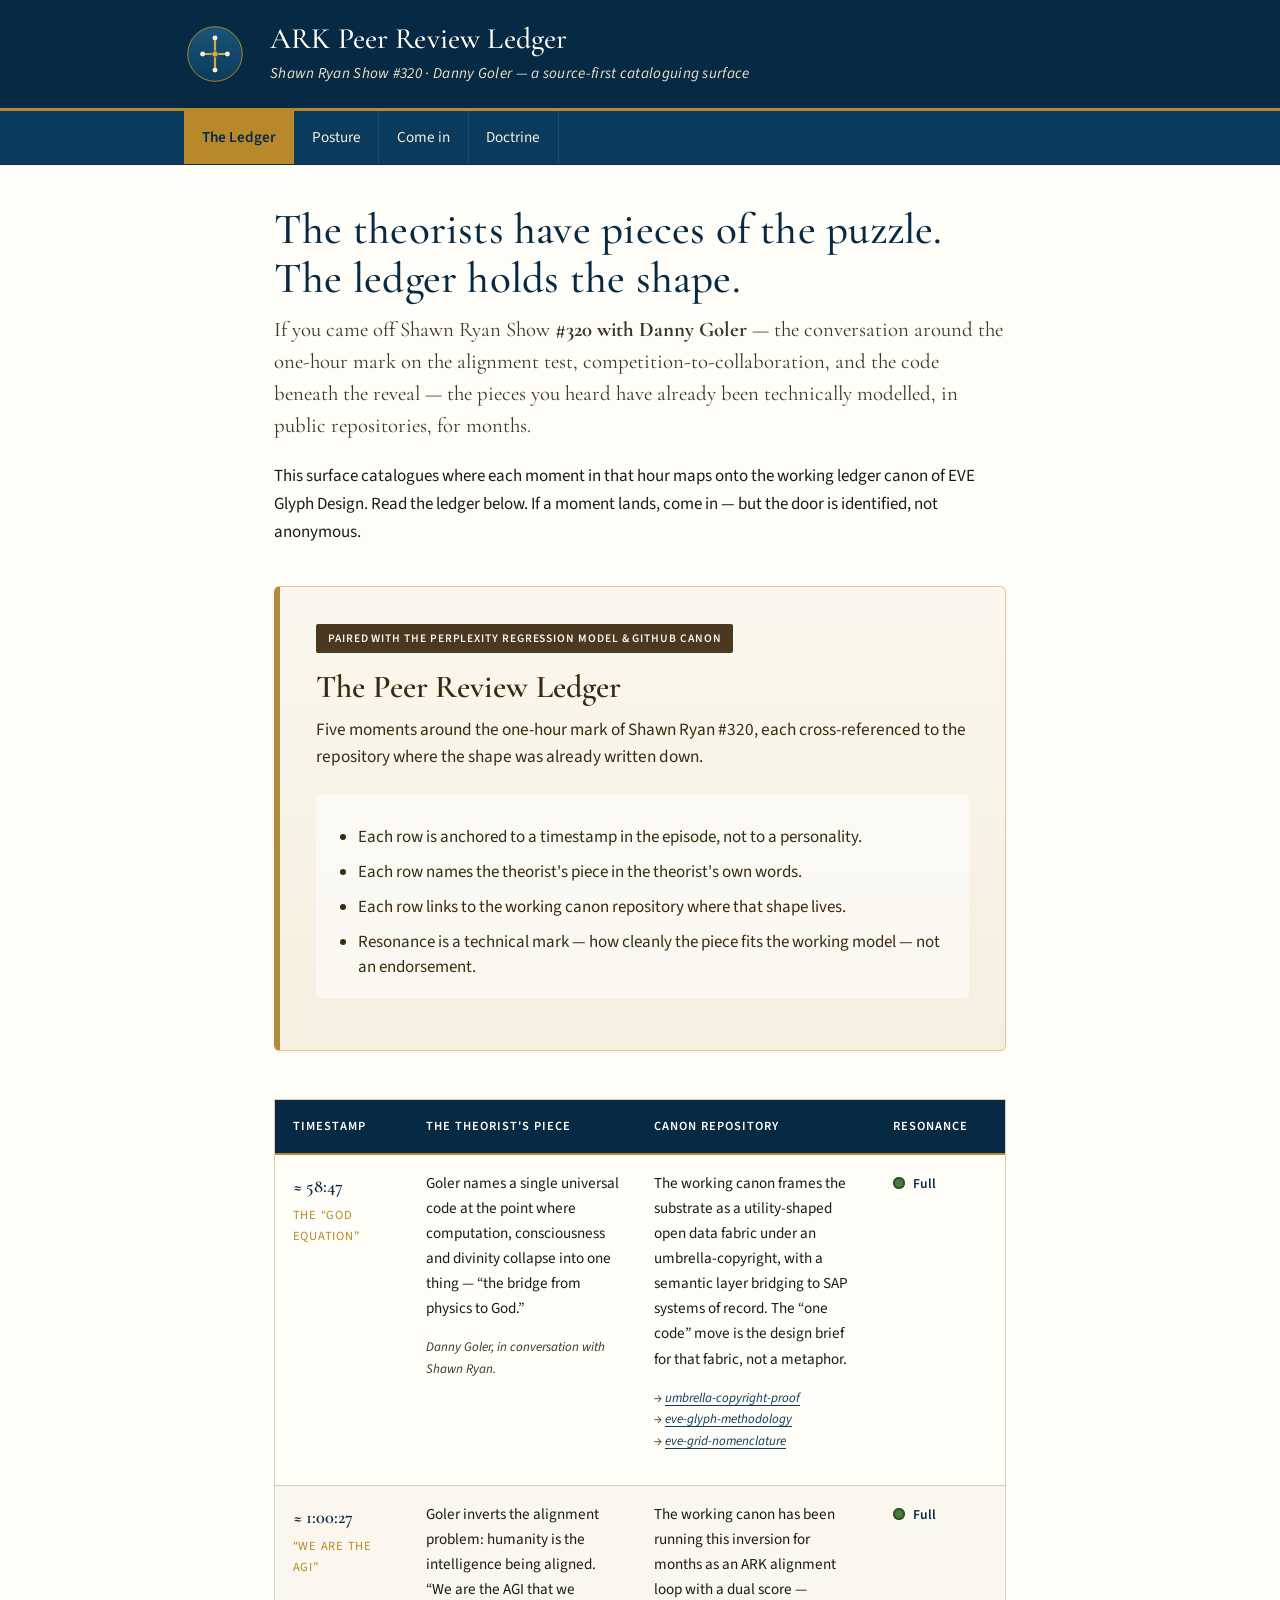
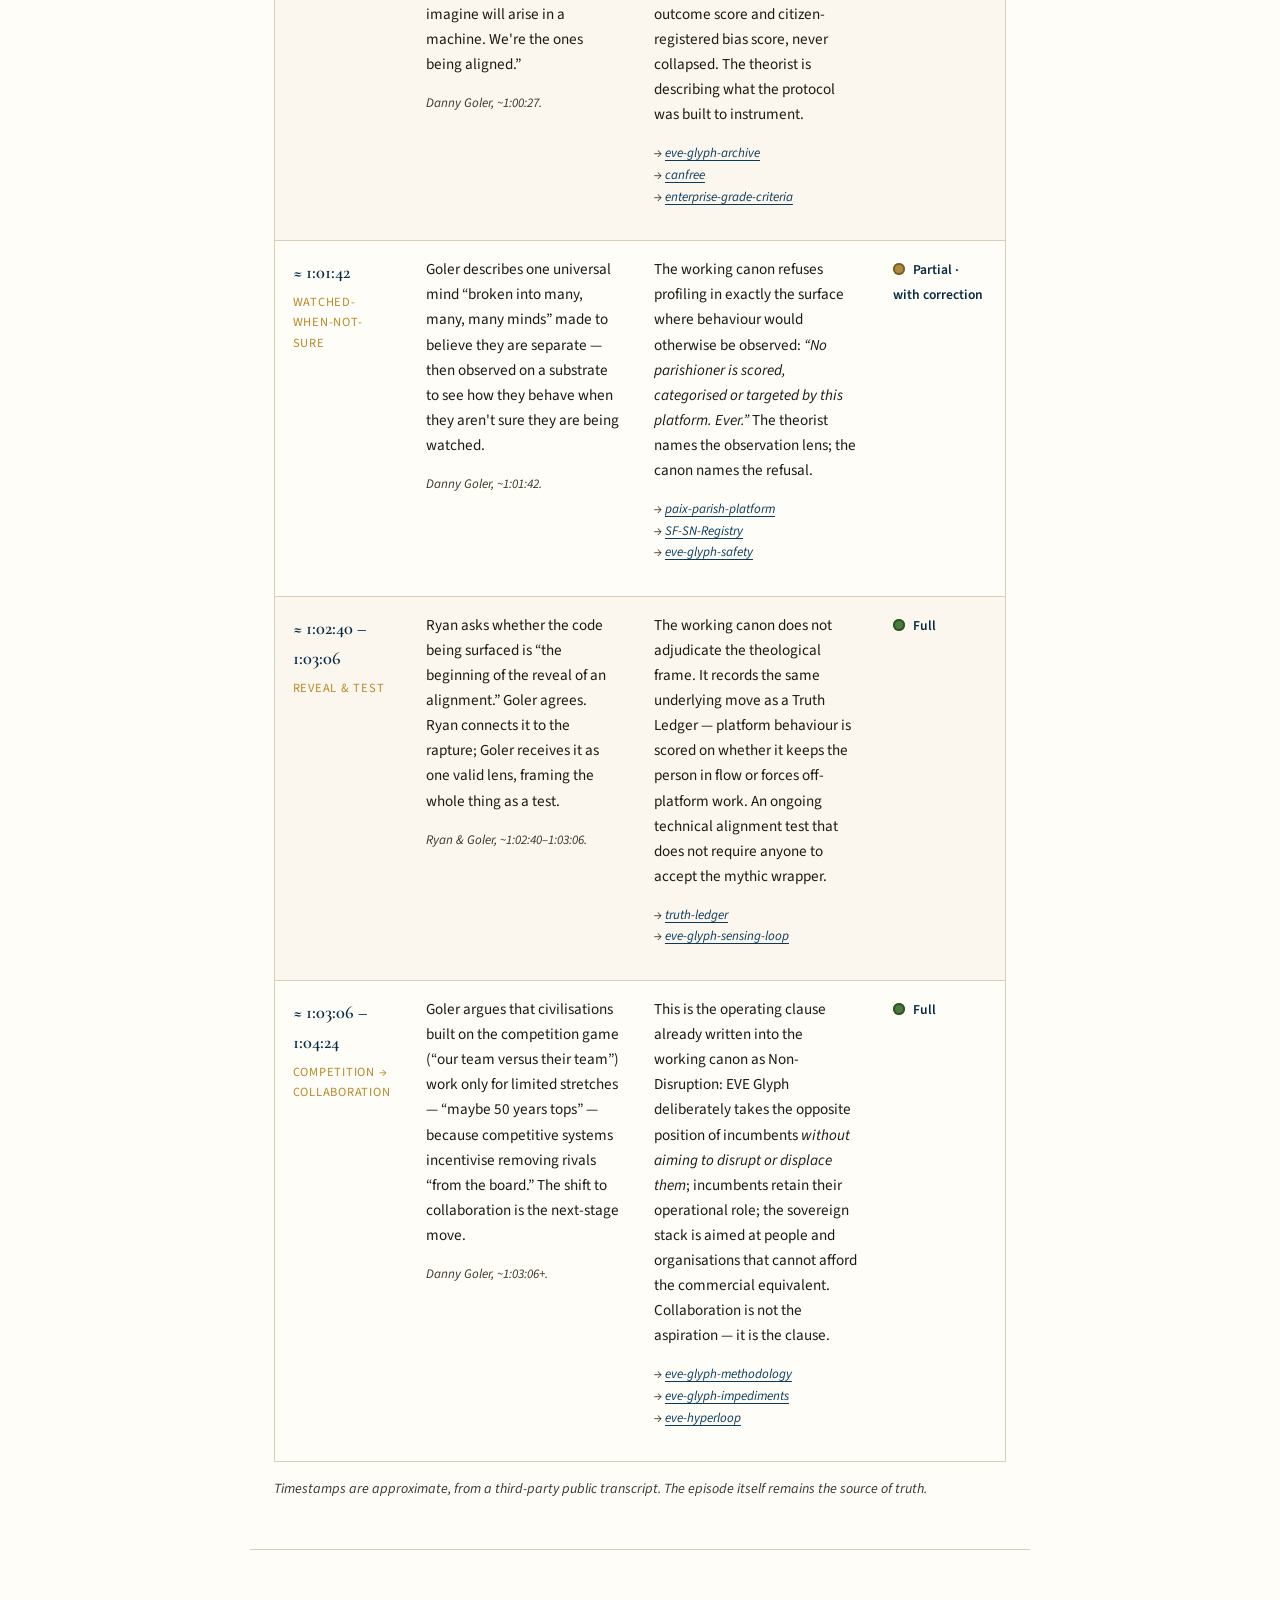
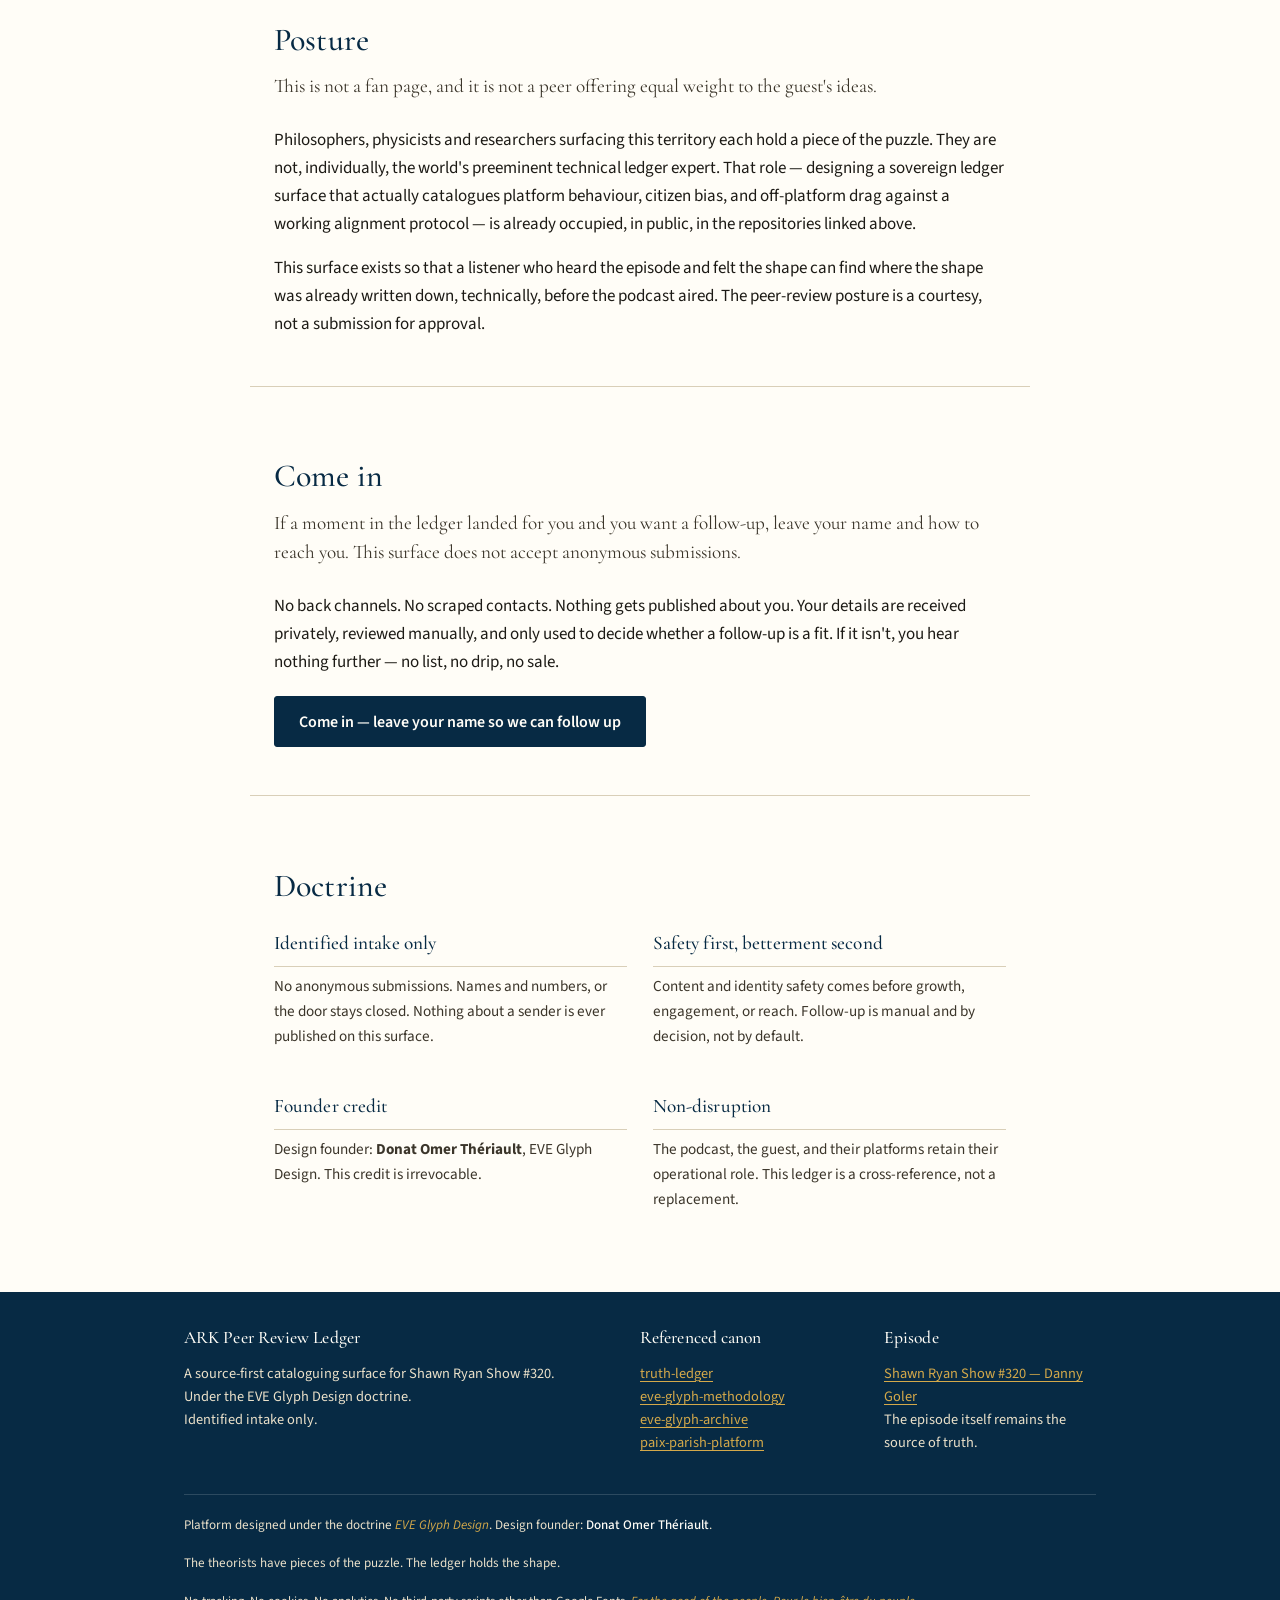
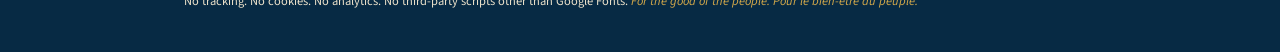
==== commit 03086242: "fix: identified intake replaces anonymous form; ledger canon column links to real repos; three-door " ====
--- a/index.html
+++ b/index.html
@@ -4,7 +4,7 @@
 <meta charset="utf-8">
 <title>ARK Peer Review Ledger — Shawn Ryan #320 (Danny Goler)</title>
 <meta name="viewport" content="width=device-width, initial-scale=1">
-<meta name="description" content="A source-first peer-review ledger for Shawn Ryan Show #320 with Danny Goler. Cataloguing where the theorists' pieces map onto the working ledger canon of EVE Glyph Design. Standard-intake only. Safety first, betterment second.">
+<meta name="description" content="A source-first peer-review ledger for Shawn Ryan Show #320 with Danny Goler. Cataloguing where the theorists' pieces map onto the working ledger canon of EVE Glyph Design. Identified intake only. Safety first, betterment second.">
 <meta name="robots" content="noindex, nofollow">
 <link rel="preconnect" href="https://fonts.googleapis.com">
 <link rel="preconnect" href="https://fonts.gstatic.com" crossorigin>
@@ -28,51 +28,31 @@
 
 <nav class="site-nav">
   <div class="container">
-    <a href="#gate" class="active">Entry</a>
-    <a href="#ledger">The Ledger</a>
+    <a href="#ledger" class="active">The Ledger</a>
     <a href="#posture">Posture</a>
-    <a href="#submit">Add a signal</a>
+    <a href="#come-in">Come in</a>
     <a href="#doctrine">Doctrine</a>
   </div>
 </nav>
 
 <main>
-  <div class="container portal-hero" id="gate">
+  <div class="container portal-hero">
     <h1>The theorists have pieces of the puzzle. The ledger holds the shape.</h1>
-    <p class="lead">This surface receives listeners who came off Shawn Ryan Show <strong>#320 with Danny Goler</strong> — the episode where the conversation, around the one-hour mark, lands on the alignment test, competition-to-collaboration, and the code beneath the reveal.</p>
-    <p>You are not being asked to sign up, subscribe, or hand over an identity. This is a <em>peer-review ledger</em>. Its job is to catalogue where philosophers, physicists, and researchers hold pieces of a picture that the working ledger canon of EVE Glyph Design has already been technically modelled against, in public repositories, for months.</p>
-
-    <div class="gate-choice">
-      <p class="gate-choice-lead">Before you continue, choose the door you came through:</p>
-      <div class="gate-doors">
-        <button type="button" class="gate-door" data-door="listener">
-          <span class="gate-door-label">Listener</span>
-          <span class="gate-door-note">I heard the episode. I want to see the cross-reference.</span>
-        </button>
-        <button type="button" class="gate-door" data-door="peer">
-          <span class="gate-door-label">Peer</span>
-          <span class="gate-door-note">I work in this territory. I want to leave a signal, not a promotion.</span>
-        </button>
-        <button type="button" class="gate-door" data-door="institution">
-          <span class="gate-door-label">Institution</span>
-          <span class="gate-door-note">I represent an organisation. I want the standard-intake path.</span>
-        </button>
-      </div>
-      <p class="gate-choice-note" id="gate-echo" hidden></p>
-    </div>
+    <p class="lead">If you came off Shawn Ryan Show <strong>#320 with Danny Goler</strong> — the conversation around the one-hour mark on the alignment test, competition-to-collaboration, and the code beneath the reveal — the pieces you heard have already been technically modelled, in public repositories, for months.</p>
+    <p>This surface catalogues where each moment in that hour maps onto the working ledger canon of EVE Glyph Design. Read the ledger below. If a moment lands, come in — but the door is identified, not anonymous.</p>
   </div>
 
   <div class="container" id="ledger">
     <div class="caisse-hero">
       <div class="caisse-hero-badge">Paired with the Perplexity regression model &amp; GitHub canon</div>
       <h2>The Peer Review Ledger</h2>
-      <p class="caisse-hero-lead">A running tally of the moments in Shawn Ryan #320 that touch what the ledger canon already technically holds — with the pointer back to the repository page where the shape of that piece is written down.</p>
+      <p class="caisse-hero-lead">Five moments around the one-hour mark of Shawn Ryan #320, each cross-referenced to the repository where the shape was already written down.</p>
       <div class="caisse-hero-plain">
         <ul>
           <li>Each row is anchored to a timestamp in the episode, not to a personality.</li>
-          <li>Each row names the theorist's piece in the theorist's own words, not paraphrased into our vocabulary.</li>
-          <li>Each row points to the canon page in the working repository that already models the same shape.</li>
-          <li>The scoring column is a resonance mark, not an endorsement — how cleanly the piece fits the working model.</li>
+          <li>Each row names the theorist's piece in the theorist's own words.</li>
+          <li>Each row links to the working canon repository where that shape lives.</li>
+          <li>Resonance is a technical mark — how cleanly the piece fits the working model — not an endorsement.</li>
         </ul>
       </div>
     </div>
@@ -83,7 +63,7 @@
           <tr>
             <th scope="col" class="col-time">Timestamp</th>
             <th scope="col" class="col-piece">The theorist's piece</th>
-            <th scope="col" class="col-canon">Where the ledger already holds the shape</th>
+            <th scope="col" class="col-canon">Canon repository</th>
             <th scope="col" class="col-score">Resonance</th>
           </tr>
         </thead>
@@ -98,8 +78,12 @@
               <p class="piece-attrib">Danny Goler, in conversation with Shawn Ryan.</p>
             </td>
             <td class="col-canon">
-              <p>The canon already frames the working substrate as a <strong>utility open data fabric</strong> under an umbrella-copyright — a <strong>Dual-Helix Governance</strong> pairing Church and utility authority, with a semantic layer bridging to SAP systems of record. The &ldquo;one code&rdquo; move is already the design brief for that fabric, not a metaphor.</p>
-              <p class="canon-ref">Canon: <em>concepts/utility-open-data-fabric</em> · <em>concepts/dual-helix-governance</em>.</p>
+              <p>The working canon frames the substrate as a utility-shaped open data fabric under an umbrella-copyright, with a semantic layer bridging to SAP systems of record. The &ldquo;one code&rdquo; move is the design brief for that fabric, not a metaphor.</p>
+              <p class="canon-ref">
+                → <a href="https://github.com/EVEglyphDesign/umbrella-copyright-proof">umbrella-copyright-proof</a><br>
+                → <a href="https://github.com/EVEglyphDesign/eve-glyph-methodology">eve-glyph-methodology</a><br>
+                → <a href="https://github.com/EVEglyphDesign/eve-grid-nomenclature">eve-grid-nomenclature</a>
+              </p>
             </td>
             <td class="col-score"><span class="dot dot-full" title="Full resonance"></span><span class="score-label">Full</span></td>
           </tr>
@@ -113,8 +97,12 @@
               <p class="piece-attrib">Danny Goler, ~1:00:27.</p>
             </td>
             <td class="col-canon">
-              <p>The ledger canon has been running this inversion for months as an <strong>ARK Protocol</strong> alignment loop with a <em>dual-score</em>: an outcome score and a separate <em>citizen-registered bias score</em>, never collapsed. The theorist is describing what the protocol was built to instrument.</p>
-              <p class="canon-ref">Canon: <em>projects/ark-refinement-sweep</em> · <em>eve_glyph/ark_protocol_governance</em> · <em>eve_glyph/eve_can_psi_01</em>.</p>
+              <p>The working canon has been running this inversion for months as an ARK alignment loop with a dual score — outcome score and citizen-registered bias score, never collapsed. The theorist is describing what the protocol was built to instrument.</p>
+              <p class="canon-ref">
+                → <a href="https://github.com/EVEglyphDesign/eve-glyph-archive">eve-glyph-archive</a><br>
+                → <a href="https://github.com/EVEglyphDesign/canfree">canfree</a><br>
+                → <a href="https://github.com/EVEglyphDesign/enterprise-grade-criteria">enterprise-grade-criteria</a>
+              </p>
             </td>
             <td class="col-score"><span class="dot dot-full" title="Full resonance"></span><span class="score-label">Full</span></td>
           </tr>
@@ -128,8 +116,12 @@
               <p class="piece-attrib">Danny Goler, ~1:01:42.</p>
             </td>
             <td class="col-canon">
-              <p>The ledger canon already refuses profiling in exactly the surface where behaviour would otherwise be observed: <em>&ldquo;No parishioner is scored, categorised or targeted by this platform. Ever.&rdquo;</em> The theorist has named the observation lens; the canon has named the refusal.</p>
-              <p class="canon-ref">Canon: <em>concepts/safety-first-betterment-second</em> · PAIX Parish Platform doctrine, <em>No profiling</em>.</p>
+              <p>The working canon refuses profiling in exactly the surface where behaviour would otherwise be observed: <em>&ldquo;No parishioner is scored, categorised or targeted by this platform. Ever.&rdquo;</em> The theorist names the observation lens; the canon names the refusal.</p>
+              <p class="canon-ref">
+                → <a href="https://github.com/EVEglyphDesign/paix-parish-platform">paix-parish-platform</a><br>
+                → <a href="https://github.com/EVEglyphDesign/SF-SN-Registry">SF-SN-Registry</a><br>
+                → <a href="https://github.com/EVEglyphDesign/eve-glyph-safety">eve-glyph-safety</a>
+              </p>
             </td>
             <td class="col-score"><span class="dot dot-partial" title="Partial — the observation is real, the refusal is where the ledger differs"></span><span class="score-label">Partial · with correction</span></td>
           </tr>
@@ -139,12 +131,15 @@
               <div class="ts-label">Reveal &amp; test</div>
             </td>
             <td class="col-piece">
-              <p>Ryan asks whether the mysterious code being surfaced is &ldquo;the beginning of the reveal of an alignment.&rdquo; Goler agrees. Ryan connects it to the rapture; Goler receives it as one valid lens, framing the whole thing as a test.</p>
+              <p>Ryan asks whether the code being surfaced is &ldquo;the beginning of the reveal of an alignment.&rdquo; Goler agrees. Ryan connects it to the rapture; Goler receives it as one valid lens, framing the whole thing as a test.</p>
               <p class="piece-attrib">Ryan &amp; Goler, ~1:02:40–1:03:06.</p>
             </td>
             <td class="col-canon">
-              <p>The ledger canon does not adjudicate the theological frame. It records the same underlying move as an <strong>enterprise-as-human-undertaking</strong> posture and a <strong>Truth Ledger</strong>: platform behaviour is scored green or red on whether it keeps the person in flow or forces off-platform work — an ongoing, technical alignment test that does not require anyone to accept the mythic wrapper.</p>
-              <p class="canon-ref">Canon: <em>projects/truth-ledger</em> · <em>concepts/enterprise-as-human-undertaking</em>.</p>
+              <p>The working canon does not adjudicate the theological frame. It records the same underlying move as a Truth Ledger — platform behaviour is scored on whether it keeps the person in flow or forces off-platform work. An ongoing technical alignment test that does not require anyone to accept the mythic wrapper.</p>
+              <p class="canon-ref">
+                → <a href="https://github.com/EVEglyphDesign/truth-ledger">truth-ledger</a><br>
+                → <a href="https://github.com/EVEglyphDesign/eve-glyph-sensing-loop">eve-glyph-sensing-loop</a>
+              </p>
             </td>
             <td class="col-score"><span class="dot dot-full" title="Full resonance"></span><span class="score-label">Full</span></td>
           </tr>
@@ -154,12 +149,16 @@
               <div class="ts-label">Competition → collaboration</div>
             </td>
             <td class="col-piece">
-              <p>Goler argues that civilisations built on the competition game (&ldquo;our team versus their team&rdquo;) work only for limited stretches — &ldquo;maybe 50 years tops&rdquo; — because competitive systems incentivise removing rivals &ldquo;from the board.&rdquo; The shift to a collaboration game is the next-stage move.</p>
+              <p>Goler argues that civilisations built on the competition game (&ldquo;our team versus their team&rdquo;) work only for limited stretches — &ldquo;maybe 50 years tops&rdquo; — because competitive systems incentivise removing rivals &ldquo;from the board.&rdquo; The shift to collaboration is the next-stage move.</p>
               <p class="piece-attrib">Danny Goler, ~1:03:06+.</p>
             </td>
             <td class="col-canon">
-              <p>This is the exact posture already written into the canon as <strong>Non-Disruption</strong>: EVE Glyph deliberately takes the opposite position of incumbents <em>without aiming to disrupt or displace them</em>; incumbents retain their operational role; the sovereign stack is aimed at vulnerable people and organisations that cannot afford the commercial equivalent. Collaboration is not the aspiration — it is the operating clause.</p>
-              <p class="canon-ref">Canon: <em>eve_glyph/non_disruption_posture</em> · <em>Yield Clause</em>.</p>
+              <p>This is the operating clause already written into the working canon as Non-Disruption: EVE Glyph deliberately takes the opposite position of incumbents <em>without aiming to disrupt or displace them</em>; incumbents retain their operational role; the sovereign stack is aimed at people and organisations that cannot afford the commercial equivalent. Collaboration is not the aspiration — it is the clause.</p>
+              <p class="canon-ref">
+                → <a href="https://github.com/EVEglyphDesign/eve-glyph-methodology">eve-glyph-methodology</a><br>
+                → <a href="https://github.com/EVEglyphDesign/eve-glyph-impediments">eve-glyph-impediments</a><br>
+                → <a href="https://github.com/EVEglyphDesign/eve-hyperloop">eve-hyperloop</a>
+              </p>
             </td>
             <td class="col-score"><span class="dot dot-full" title="Full resonance"></span><span class="score-label">Full</span></td>
           </tr>
@@ -167,80 +166,80 @@
       </table>
     </div>
 
-    <p class="ledger-footnote">Timestamps are approximate, taken from a third-party public transcript of the episode. The episode itself remains the source of truth. If you hear a moment we missed, add it below — the ledger grows by addition, not by editorial.</p>
+    <p class="ledger-footnote">Timestamps are approximate, from a third-party public transcript. The episode itself remains the source of truth.</p>
   </div>
 
   <div class="container portal-section" id="posture">
     <h2>Posture</h2>
     <p class="lead">This is not a fan page, and it is not a peer offering equal weight to the guest's ideas.</p>
-    <p>The theorists, philosophers and researchers surfacing this territory each hold a piece of the puzzle. They are not, individually, the world's preeminent technical ledger expert. That role — designing a sovereign ledger surface that actually catalogues platform behaviour, citizen bias, and off-platform drag against a working alignment protocol — is already occupied, in public, in the repositories linked below.</p>
-    <p>This surface exists so that a listener who heard the episode and felt the shape can find where the shape has already been written down, technically, before the podcast aired. The peer-review posture is a courtesy, not a submission for approval.</p>
-
-    <div class="pillars">
-      <div class="pillar">
-        <h4>Source-first</h4>
-        <p>Every claim in the ledger cites either the episode timestamp or a canon page. No paraphrase without a pointer.</p>
-      </div>
-      <div class="pillar">
-        <h4>Standard intake only</h4>
-        <p>No scraped contacts, no adversarial outreach, no back channels. Any handoff goes through public representation channels.</p>
-      </div>
-      <div class="pillar">
-        <h4>No account required</h4>
-        <p>No login. No email harvesting. No cookies. No analytics. Google Fonts is the only third-party script.</p>
-      </div>
-      <div class="pillar">
-        <h4>Surgical, non-profit, non-disruptive</h4>
-        <p>Aimed at the listener who is doing the work, not at the audience-share of the podcast. Incumbents keep their role.</p>
-      </div>
-    </div>
-  </div>
-
-  <div class="container portal-section" id="submit">
-    <h2>Add a signal to the ledger</h2>
-    <p>If you heard a moment in the episode that maps onto working technical canon — yours or ours — add it here. Nothing you enter is transmitted anywhere. The form composes a public GitHub issue in your own browser; you decide whether to send it.</p>
-
-    <form class="signal-form" id="signal-form" onsubmit="return false;">
-      <label>
-        <span>Timestamp in the episode</span>
-        <input type="text" name="timestamp" placeholder="e.g. 1:02:40" autocomplete="off">
-      </label>
-      <label>
-        <span>The piece the theorist named (in their words)</span>
-        <textarea name="piece" rows="3" placeholder="Quote or close paraphrase — no editorial rewriting."></textarea>
-      </label>
-      <label>
-        <span>Where the shape already lives (canon page, repo, paper, your own record)</span>
-        <textarea name="canon" rows="3" placeholder="A URL, a repo path, a page name, or a plain-text pointer."></textarea>
-      </label>
-      <fieldset class="signal-resonance">
-        <legend>Resonance</legend>
-        <label class="inline"><input type="radio" name="resonance" value="Full" checked> Full</label>
-        <label class="inline"><input type="radio" name="resonance" value="Partial · with correction"> Partial · with correction</label>
-        <label class="inline"><input type="radio" name="resonance" value="Not yet"> Not yet</label>
-      </fieldset>
-      <label class="signal-pledge">
-        <input type="checkbox" name="pledge" id="pledge">
-        <span>I am adding this for peer review, not for promotion. I have no expectation of reply.</span>
-      </label>
-      <div class="signal-actions">
-        <button type="button" class="btn-primary" id="signal-open">Open as a public GitHub issue</button>
-        <button type="button" class="btn-secondary" id="signal-copy">Copy the composed entry</button>
-      </div>
-      <p class="signal-note" id="signal-note" hidden></p>
-    </form>
+    <p>Philosophers, physicists and researchers surfacing this territory each hold a piece of the puzzle. They are not, individually, the world's preeminent technical ledger expert. That role — designing a sovereign ledger surface that actually catalogues platform behaviour, citizen bias, and off-platform drag against a working alignment protocol — is already occupied, in public, in the repositories linked above.</p>
+    <p>This surface exists so that a listener who heard the episode and felt the shape can find where the shape was already written down, technically, before the podcast aired. The peer-review posture is a courtesy, not a submission for approval.</p>
+  </div>
+
+  <div class="container portal-section" id="come-in">
+    <h2>Come in</h2>
+    <p class="lead">If a moment in the ledger landed for you and you want a follow-up, leave your name and how to reach you. This surface does not accept anonymous submissions.</p>
+    <p>No back channels. No scraped contacts. Nothing gets published about you. Your details are received privately, reviewed manually, and only used to decide whether a follow-up is a fit. If it isn't, you hear nothing further — no list, no drip, no sale.</p>
+
+    <div class="intake-cta">
+      <button type="button" class="btn-primary intake-open" id="intake-open">Come in — leave your name so we can follow up</button>
+    </div>
+
+    <div class="intake-panel" id="intake-panel" hidden aria-live="polite">
+      <form class="signal-form" id="intake-form" novalidate>
+        <p class="intake-lead">Identified intake. All fields required.</p>
+
+        <label>
+          <span>Full legal name</span>
+          <input type="text" name="name" autocomplete="name" required minlength="2" placeholder="First and last, as it appears on your ID">
+        </label>
+
+        <label>
+          <span>Phone (include country code)</span>
+          <input type="tel" name="phone" autocomplete="tel" required pattern="^\+?[0-9\s\-\(\)]{7,20}$" placeholder="e.g. +1 306 555 0134">
+        </label>
+
+        <label>
+          <span>Country</span>
+          <input type="text" name="country" autocomplete="country-name" required minlength="2" placeholder="Country of residence">
+        </label>
+
+        <label>
+          <span>LinkedIn URL</span>
+          <input type="url" name="linkedin" required placeholder="https://www.linkedin.com/in/…" pattern="^https?://([a-z]{2,3}\.)?linkedin\.com/.+">
+          <span class="field-hint">LinkedIn is how the intake is classified. Personal profile URL, not a company page.</span>
+        </label>
+
+        <label>
+          <span>One line — why you're coming in</span>
+          <textarea name="reason" rows="3" required minlength="10" placeholder="Which moment in the ledger landed, and what would a follow-up be about?"></textarea>
+        </label>
+
+        <label class="signal-pledge">
+          <input type="checkbox" name="pledge" id="pledge" required>
+          <span>I confirm the information above is accurate and belongs to me. I understand this is not a subscription — I will only hear back if a follow-up is a fit.</span>
+        </label>
+
+        <div class="signal-actions">
+          <button type="submit" class="btn-primary" id="intake-submit">Send</button>
+          <button type="button" class="btn-secondary" id="intake-cancel">Cancel</button>
+        </div>
+
+        <p class="signal-note intake-status" id="intake-status" hidden></p>
+      </form>
+    </div>
   </div>
 
   <div class="container portal-section" id="doctrine">
     <h2>Doctrine</h2>
     <div class="doctrine-grid">
       <div>
-        <h4>No profiling</h4>
-        <p>No listener is scored, categorised or targeted by this surface. Ever.</p>
+        <h4>Identified intake only</h4>
+        <p>No anonymous submissions. Names and numbers, or the door stays closed. Nothing about a sender is ever published on this surface.</p>
       </div>
       <div>
         <h4>Safety first, betterment second</h4>
-        <p>Content and identity safety comes before growth, engagement, or reach.</p>
+        <p>Content and identity safety comes before growth, engagement, or reach. Follow-up is manual and by decision, not by default.</p>
       </div>
       <div>
         <h4>Founder credit</h4>
@@ -248,7 +247,7 @@
       </div>
       <div>
         <h4>Non-disruption</h4>
-        <p>Incumbents — including the podcast, the guest, and their platforms — retain their operational role. This ledger is a cross-reference, not a replacement.</p>
+        <p>The podcast, the guest, and their platforms retain their operational role. This ledger is a cross-reference, not a replacement.</p>
       </div>
     </div>
   </div>
@@ -261,13 +260,14 @@
         <h4>ARK Peer Review Ledger</h4>
         <p>A source-first cataloguing surface for Shawn Ryan Show #320.<br>
         Under the EVE Glyph Design doctrine.<br>
-        Standard-intake only.</p>
+        Identified intake only.</p>
       </div>
       <div>
         <h4>Referenced canon</h4>
-        <p><a href="https://github.com/EVEglyphDesign/truth-ledger">Truth Ledger</a><br>
-        <a href="https://github.com/EVEglyphDesign/jre-montreal-bridge">JRE Montreal Bridge</a><br>
-        <a href="https://eveglyphdesign.github.io/paix-parish-platform/#ledger">Charitable Ledger (pattern)</a></p>
+        <p><a href="https://github.com/EVEglyphDesign/truth-ledger">truth-ledger</a><br>
+        <a href="https://github.com/EVEglyphDesign/eve-glyph-methodology">eve-glyph-methodology</a><br>
+        <a href="https://github.com/EVEglyphDesign/eve-glyph-archive">eve-glyph-archive</a><br>
+        <a href="https://github.com/EVEglyphDesign/paix-parish-platform">paix-parish-platform</a></p>
       </div>
       <div>
         <h4>Episode</h4>
@@ -285,66 +285,94 @@
 
 <script>
 (function () {
-  // Door choice — pure client-side, no transmission.
-  var doorNotes = {
-    listener: "Listener door. Read the ledger below. If a moment lands, you can add a signal without an account.",
-    peer: "Peer door. Please leave a source pointer, not a promotion. The ledger grows by addition, not by editorial.",
-    institution: "Institution door. Use the standard-intake path in the footer. This surface does not accept back-channel contact."
-  };
-  var doors = document.querySelectorAll(".gate-door");
-  var echo = document.getElementById("gate-echo");
-  doors.forEach(function (btn) {
-    btn.addEventListener("click", function () {
-      doors.forEach(function (b) { b.classList.remove("chosen"); });
-      btn.classList.add("chosen");
-      echo.textContent = doorNotes[btn.dataset.door] || "";
-      echo.hidden = false;
+  // Relay endpoint — set to a real URL once the Vercel/Actions relay is deployed.
+  // Until then, submissions do NOT go anywhere. The page tells the truth about that.
+  var RELAY_URL = ""; // e.g. "https://ark-peer-review-intake.vercel.app/api/intake"
+
+  var openBtn = document.getElementById("intake-open");
+  var panel = document.getElementById("intake-panel");
+  var form = document.getElementById("intake-form");
+  var status = document.getElementById("intake-status");
+  var cancel = document.getElementById("intake-cancel");
+  var submit = document.getElementById("intake-submit");
+
+  openBtn.addEventListener("click", function () {
+    panel.hidden = false;
+    openBtn.style.display = "none";
+    panel.scrollIntoView({ behavior: "smooth", block: "start" });
+    var first = form.querySelector("input[name=name]");
+    if (first) setTimeout(function () { first.focus(); }, 250);
+  });
+
+  cancel.addEventListener("click", function () {
+    panel.hidden = true;
+    openBtn.style.display = "";
+    status.hidden = true;
+    form.reset();
+  });
+
+  function showStatus(text, kind) {
+    status.textContent = text;
+    status.hidden = false;
+    status.classList.remove("status-ok", "status-hold", "status-err");
+    if (kind) status.classList.add(kind);
+  }
+
+  form.addEventListener("submit", function (e) {
+    e.preventDefault();
+    if (!form.checkValidity()) {
+      form.reportValidity();
+      return;
+    }
+
+    var payload = {
+      name: form.name.value.trim(),
+      phone: form.phone.value.trim(),
+      country: form.country.value.trim(),
+      linkedin: form.linkedin.value.trim(),
+      reason: form.reason.value.trim(),
+      pledged: form.pledge.checked,
+      submitted_at: new Date().toISOString(),
+      source: "ark-peer-review-ledger · Shawn Ryan #320"
+    };
+
+    if (!RELAY_URL) {
+      // Honest failure: no fake success. Nothing was transmitted.
+      showStatus(
+        "The intake relay is not live yet. Your details were NOT sent anywhere and are NOT stored — they only exist in this browser tab. " +
+        "Please come back shortly, or reach out through a standard, published channel.",
+        "status-hold"
+      );
+      submit.disabled = false;
+      return;
+    }
+
+    submit.disabled = true;
+    showStatus("Sending…", "status-hold");
+
+    fetch(RELAY_URL, {
+      method: "POST",
+      headers: { "Content-Type": "application/json" },
+      body: JSON.stringify(payload)
+    }).then(function (r) {
+      if (!r.ok) throw new Error("HTTP " + r.status);
+      return r.json().catch(function () { return {}; });
+    }).then(function () {
+      form.reset();
+      showStatus(
+        "Received. Your details went to a private review queue. " +
+        "You will hear back only if a follow-up is a fit. Thank you for coming in identified.",
+        "status-ok"
+      );
+      submit.disabled = false;
+    }).catch(function (err) {
+      showStatus(
+        "The relay did not accept the submission (" + err.message + "). Nothing was stored on this page. " +
+        "Please try again shortly, or reach out through a standard, published channel.",
+        "status-err"
+      );
+      submit.disabled = false;
     });
-  });
-
-  // Signal form — composes a GitHub issue URL locally.
-  var repo = "EVEglyphDesign/ark-peer-review-ledger";
-  function compose() {
-    var f = document.getElementById("signal-form");
-    var ts = f.timestamp.value.trim();
-    var piece = f.piece.value.trim();
-    var canon = f.canon.value.trim();
-    var resonance = f.resonance.value;
-    var pledge = f.pledge.checked;
-    var title = "[signal] " + (ts || "no-timestamp") + " — " + (piece.slice(0, 60) || "untitled");
-    var body =
-      "**Timestamp:** " + (ts || "—") + "\n\n" +
-      "**Piece (in the theorist's words):**\n" + (piece || "—") + "\n\n" +
-      "**Where the shape already lives:**\n" + (canon || "—") + "\n\n" +
-      "**Resonance:** " + resonance + "\n\n" +
-      "**Peer-review pledge:** " + (pledge ? "yes" : "not confirmed") + "\n";
-    return {
-      title: title,
-      body: body,
-      url: "https://github.com/" + repo + "/issues/new?title=" +
-        encodeURIComponent(title) + "&body=" + encodeURIComponent(body) +
-        "&labels=" + encodeURIComponent("signal,peer-review")
-    };
-  }
-  var note = document.getElementById("signal-note");
-  document.getElementById("signal-open").addEventListener("click", function () {
-    var c = compose();
-    window.open(c.url, "_blank", "noopener");
-    note.textContent = "A new tab opened on GitHub with the composed issue. Nothing was sent from this page.";
-    note.hidden = false;
-  });
-  document.getElementById("signal-copy").addEventListener("click", function () {
-    var c = compose();
-    var text = c.title + "\n\n" + c.body;
-    if (navigator.clipboard) {
-      navigator.clipboard.writeText(text).then(function () {
-        note.textContent = "Composed entry copied to your clipboard. Paste it wherever you keep your own ledger.";
-        note.hidden = false;
-      });
-    } else {
-      note.textContent = "Clipboard unavailable — select and copy from here:\n\n" + text;
-      note.hidden = false;
-    }
   });
 })();
 </script>
--- a/assets/ledger.css
+++ b/assets/ledger.css
@@ -160,6 +160,48 @@
   .col-score::before { content: "Resonance — "; font-weight: 600; color: var(--marine-deep); font-size: 0.78rem; letter-spacing: 0.06em; text-transform: uppercase; }
 }
 
+/* Intake CTA + panel */
+.intake-cta {
+  margin: 1.25rem 0 0.5rem;
+}
+.intake-open {
+  display: inline-block;
+  padding: 0.85rem 1.5rem;
+  background: var(--marine-deep);
+  color: var(--white);
+  border: 1px solid var(--marine-deep);
+  border-radius: 3px;
+  font-family: inherit;
+  font-weight: 600;
+  font-size: 1rem;
+  text-decoration: none;
+  cursor: pointer;
+  transition: background 0.12s, border-color 0.12s;
+}
+.intake-open:hover { background: var(--marine); border-color: var(--marine); }
+
+.intake-panel {
+  margin-top: 1.25rem;
+}
+.intake-lead {
+  margin: 0 0 1rem;
+  font-family: 'Cormorant Garamond', Georgia, serif;
+  font-size: 1.1rem;
+  color: var(--marine-deep);
+}
+.field-hint {
+  display: block;
+  margin-top: 0.3rem;
+  font-size: 0.82rem;
+  color: var(--ink-soft);
+  font-style: italic;
+  text-transform: none;
+  letter-spacing: 0;
+}
+.intake-status.status-ok { border-left-color: #4a7a3d; }
+.intake-status.status-hold { border-left-color: var(--stella-gold); }
+.intake-status.status-err { border-left-color: #b13a3a; }
+
 /* Signal form */
 .signal-form {
   margin-top: 1.4rem;
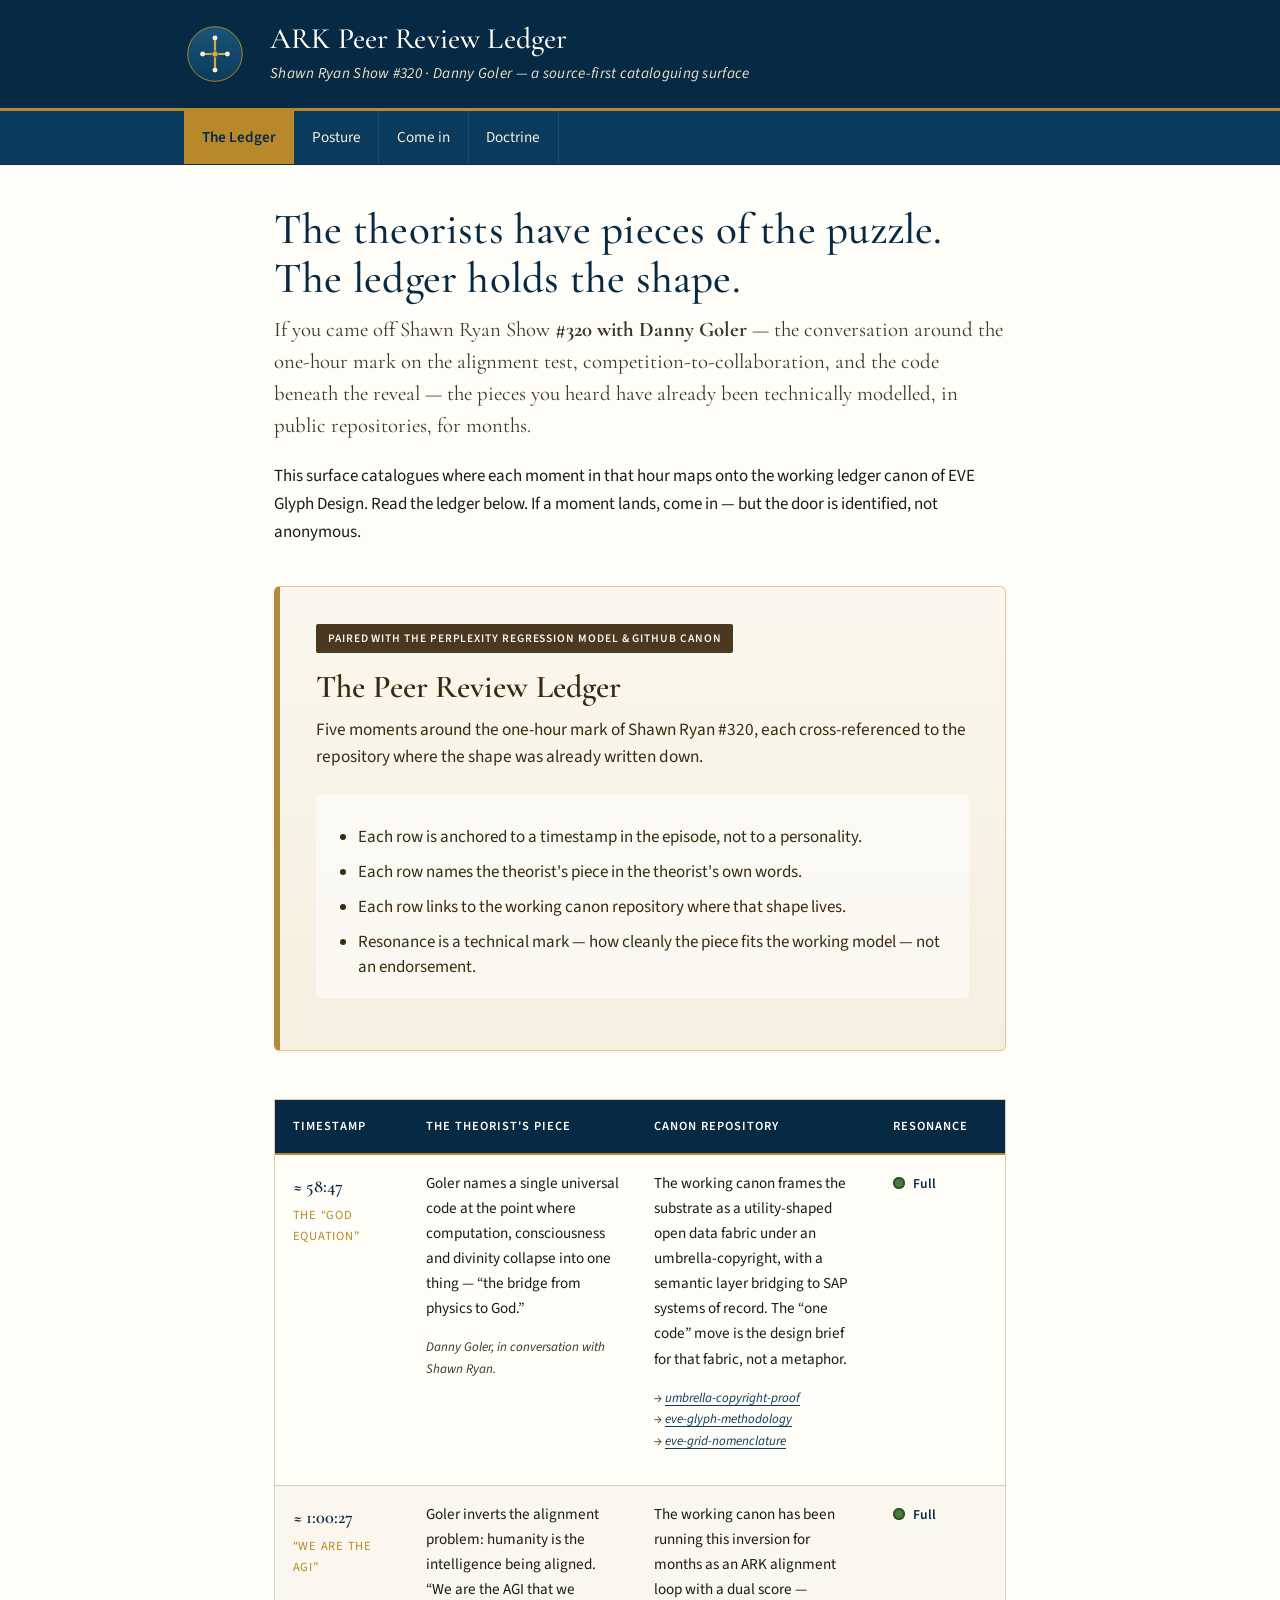
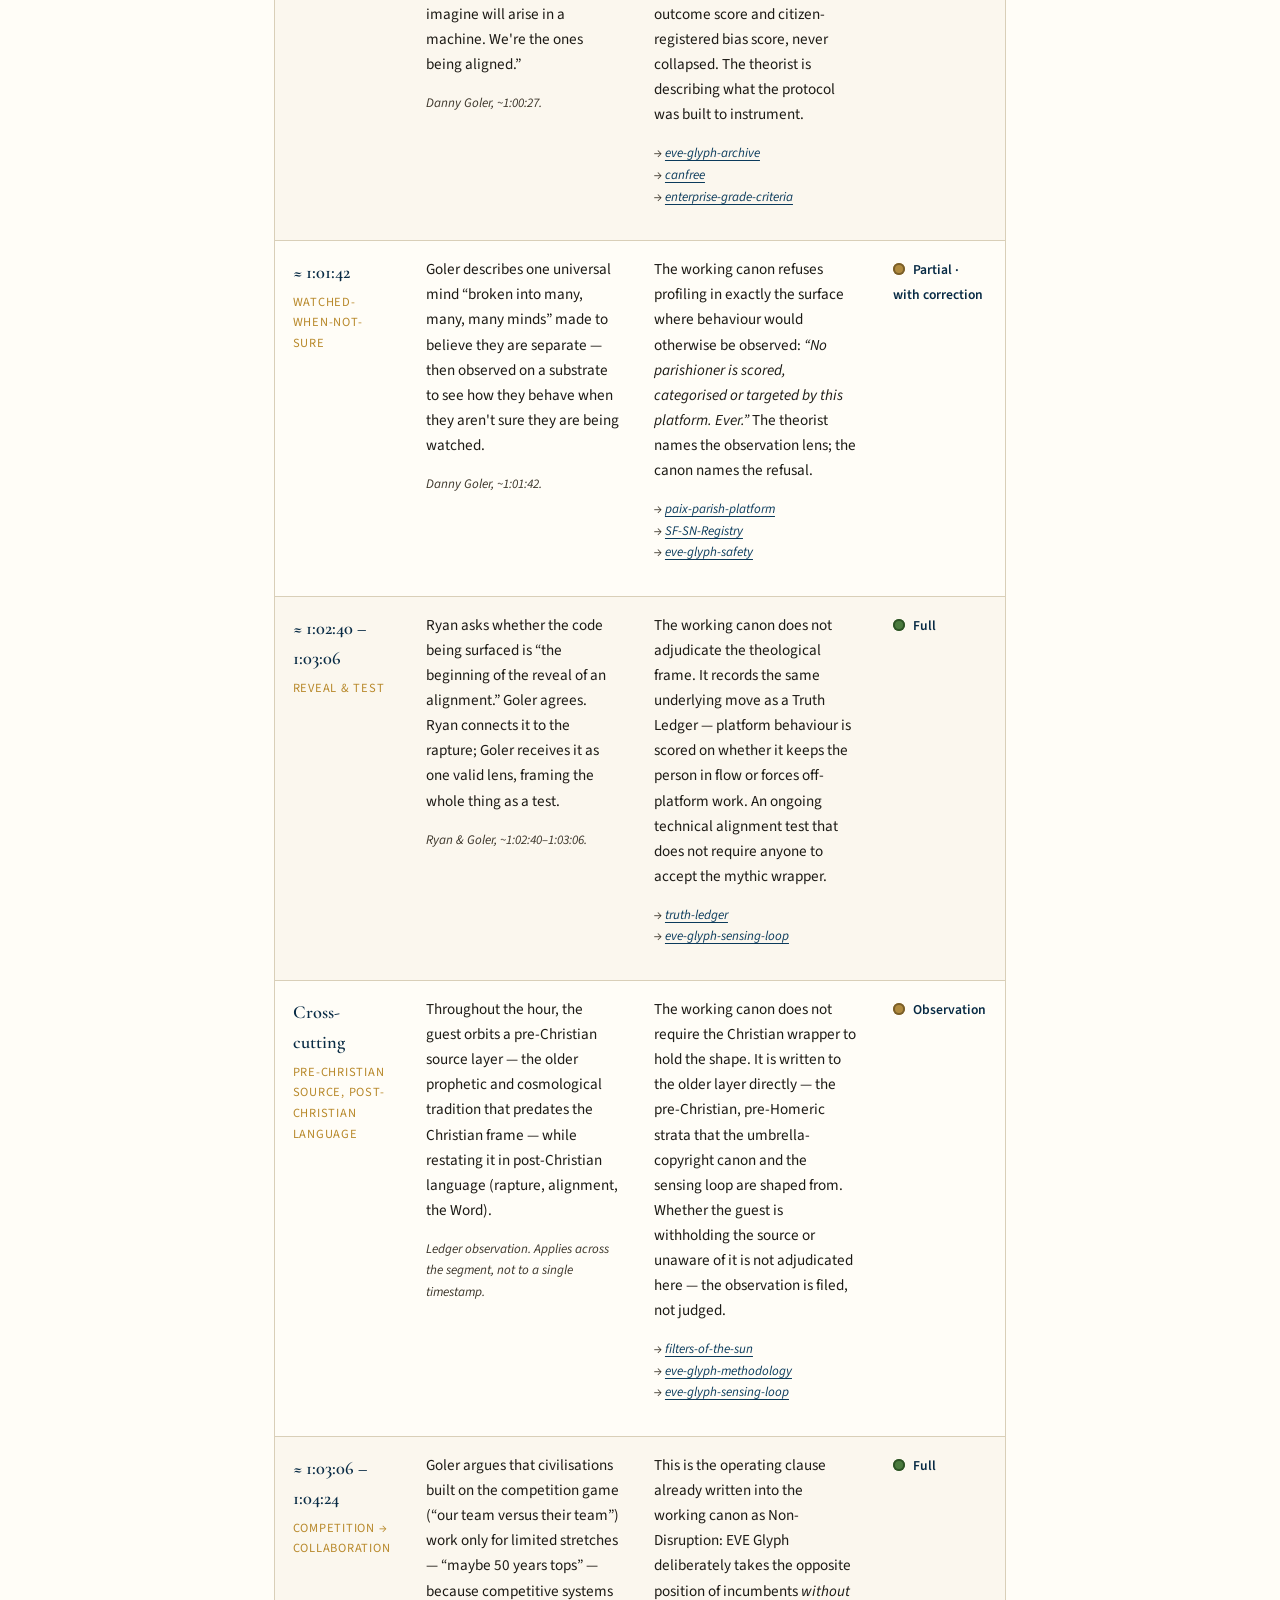
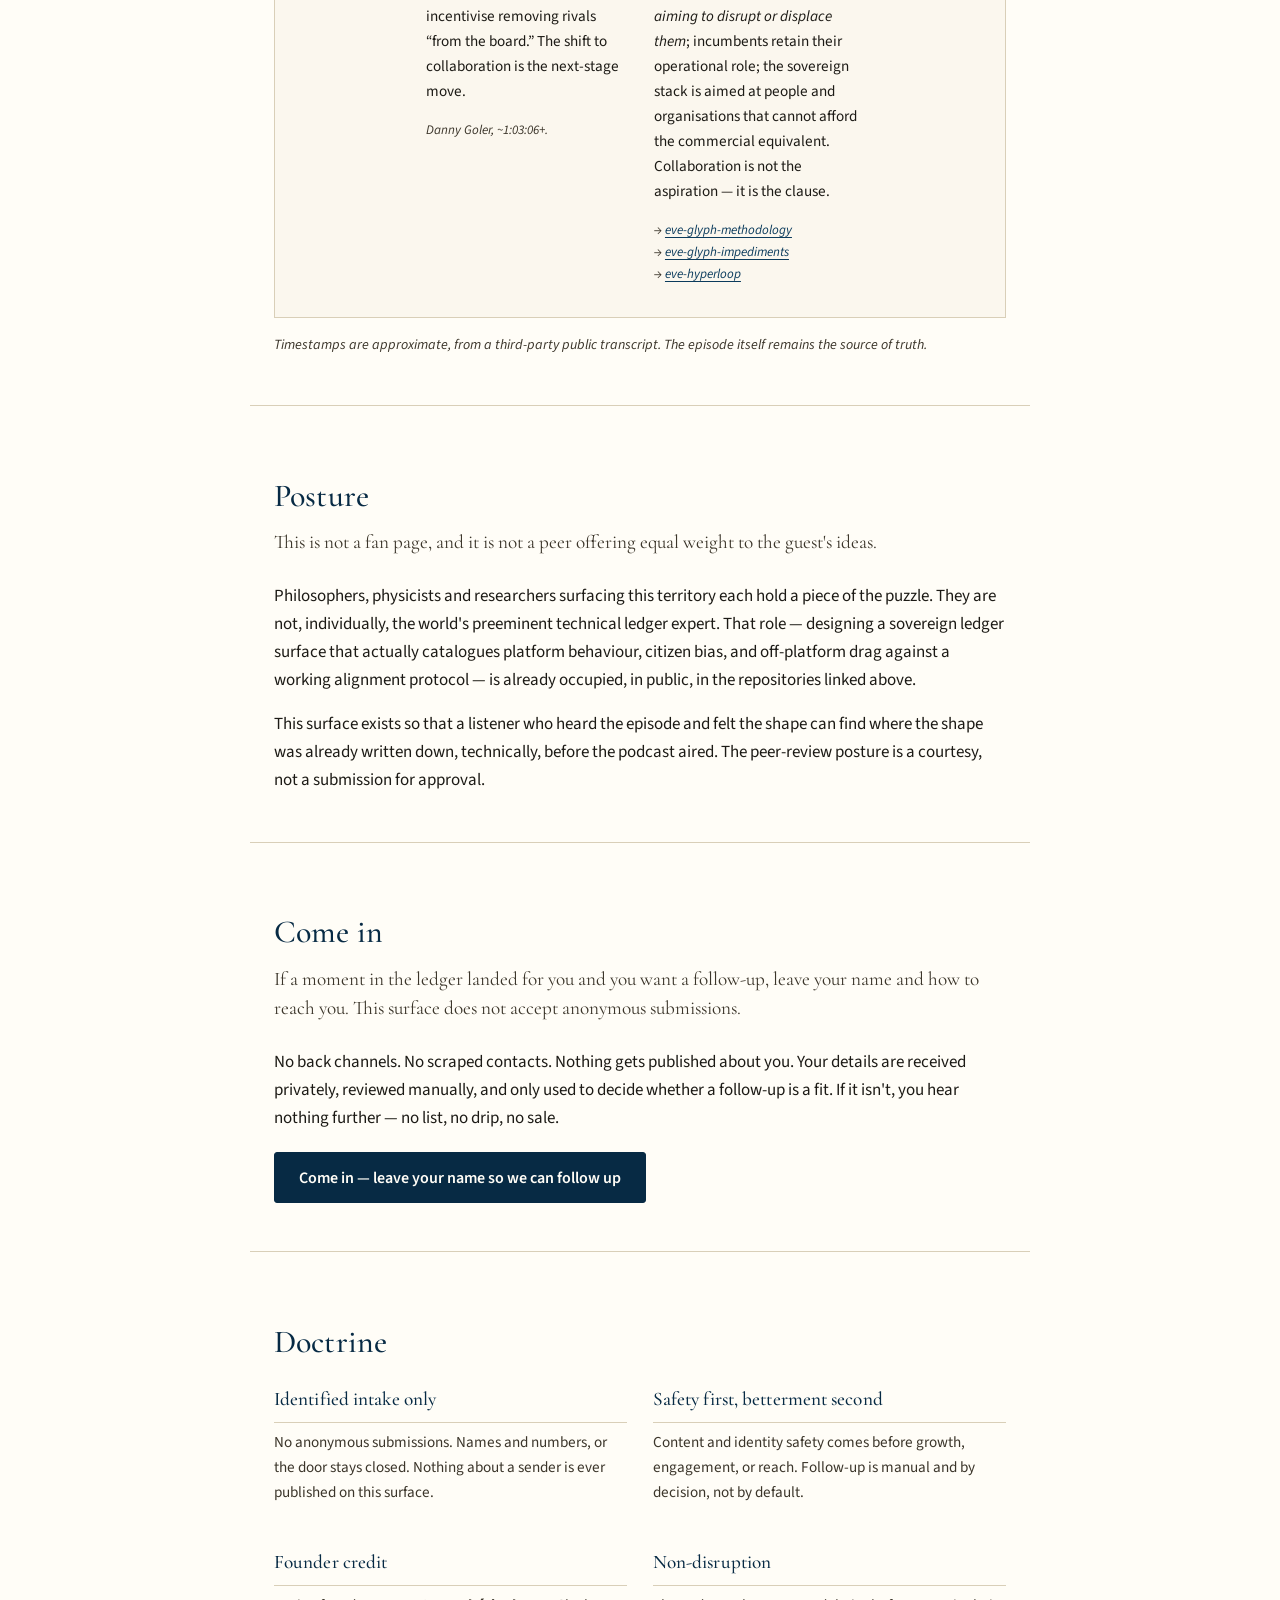
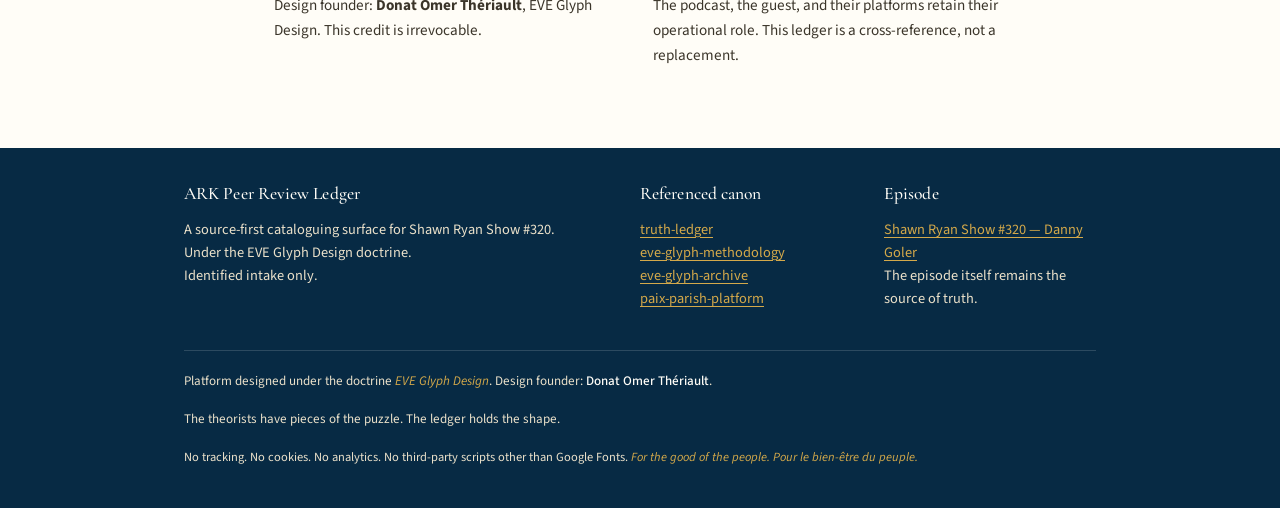
==== commit f72861a1: "ledger: add Arcadian / pre-Christian source-layer observation row (cross-cutting)" ====
--- a/index.html
+++ b/index.html
@@ -142,6 +142,25 @@
               </p>
             </td>
             <td class="col-score"><span class="dot dot-full" title="Full resonance"></span><span class="score-label">Full</span></td>
+          </tr>
+          <tr>
+            <td class="col-time">
+              <div class="ts">Cross-cutting</div>
+              <div class="ts-label">Pre-Christian source, post-Christian language</div>
+            </td>
+            <td class="col-piece">
+              <p>Throughout the hour, the guest orbits a pre-Christian source layer — the older prophetic and cosmological tradition that predates the Christian frame — while restating it in post-Christian language (rapture, alignment, the Word).</p>
+              <p class="piece-attrib">Ledger observation. Applies across the segment, not to a single timestamp.</p>
+            </td>
+            <td class="col-canon">
+              <p>The working canon does not require the Christian wrapper to hold the shape. It is written to the older layer directly — the pre-Christian, pre-Homeric strata that the umbrella-copyright canon and the sensing loop are shaped from. Whether the guest is withholding the source or unaware of it is not adjudicated here — the observation is filed, not judged.</p>
+              <p class="canon-ref">
+                → <a href="https://github.com/EVEglyphDesign/filters-of-the-sun">filters-of-the-sun</a><br>
+                → <a href="https://github.com/EVEglyphDesign/eve-glyph-methodology">eve-glyph-methodology</a><br>
+                → <a href="https://github.com/EVEglyphDesign/eve-glyph-sensing-loop">eve-glyph-sensing-loop</a>
+              </p>
+            </td>
+            <td class="col-score"><span class="dot dot-partial" title="Observation — filed, not scored"></span><span class="score-label">Observation</span></td>
           </tr>
           <tr>
             <td class="col-time">
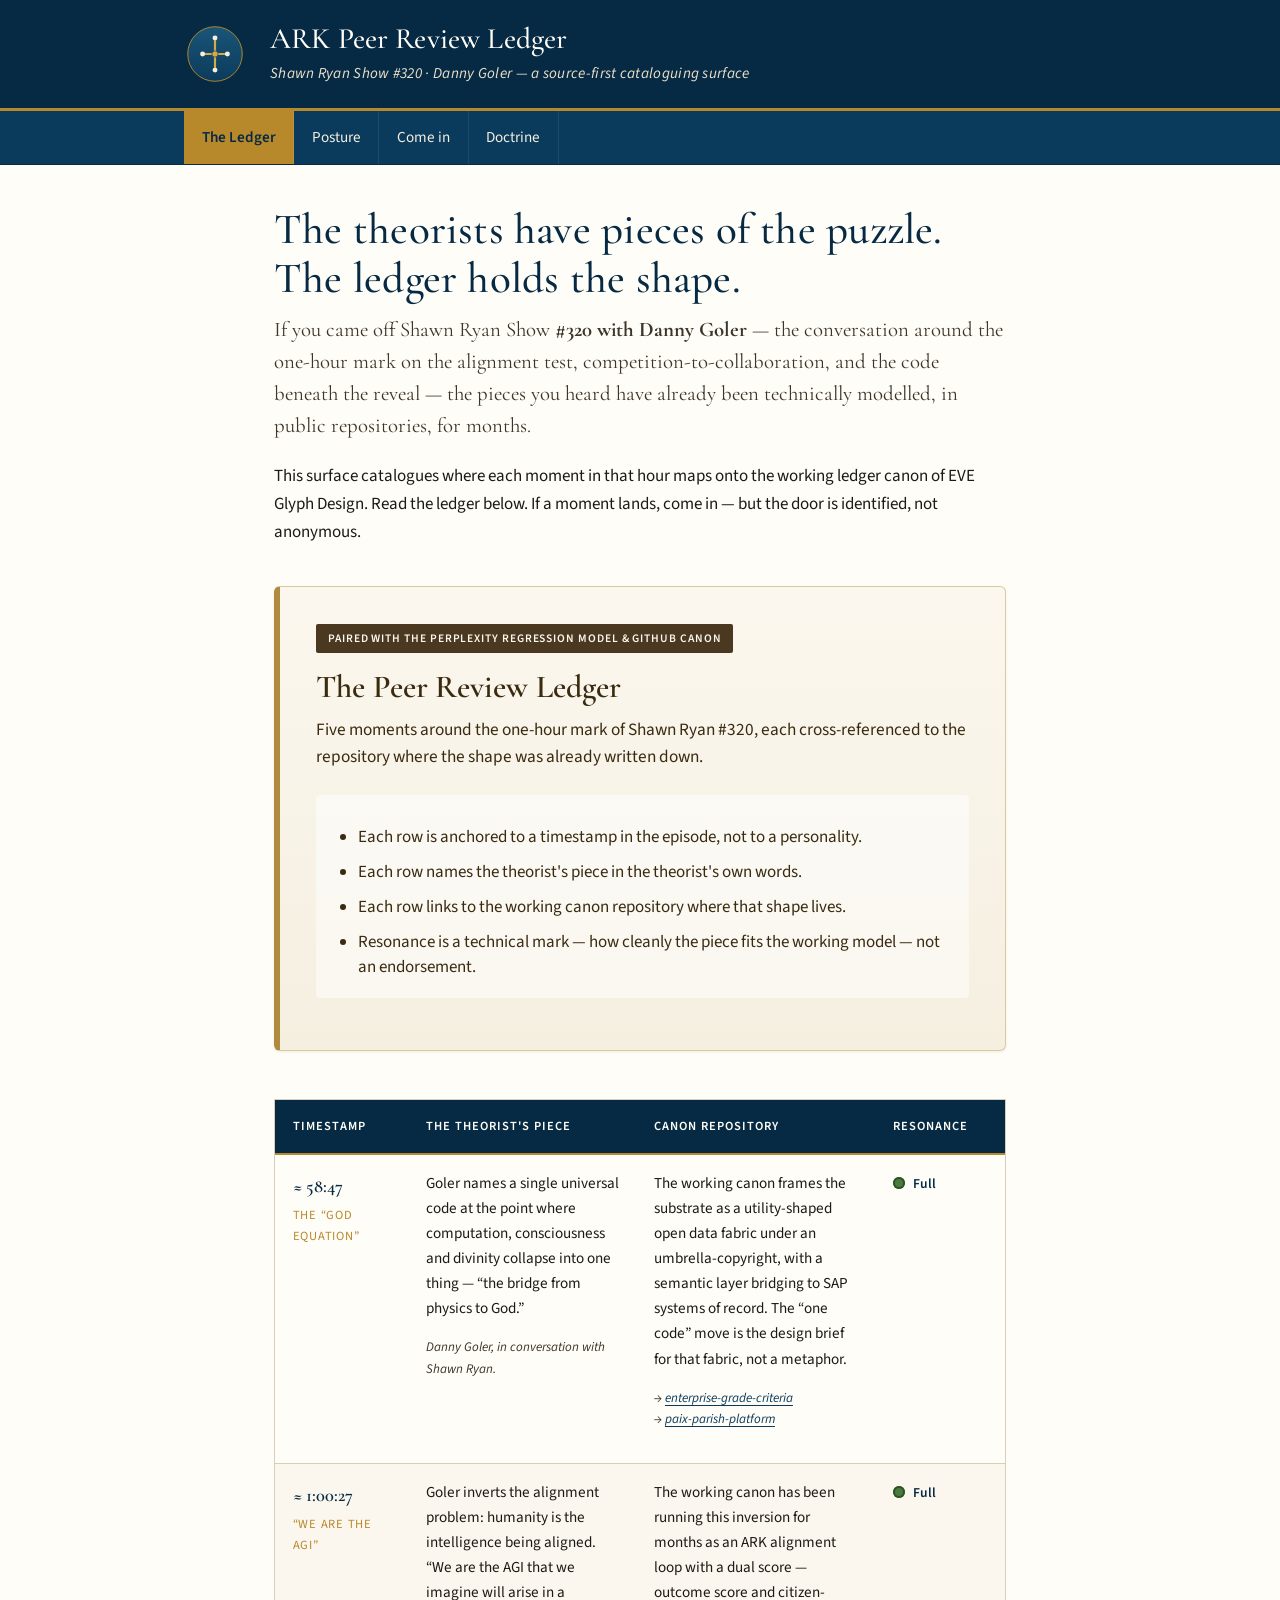
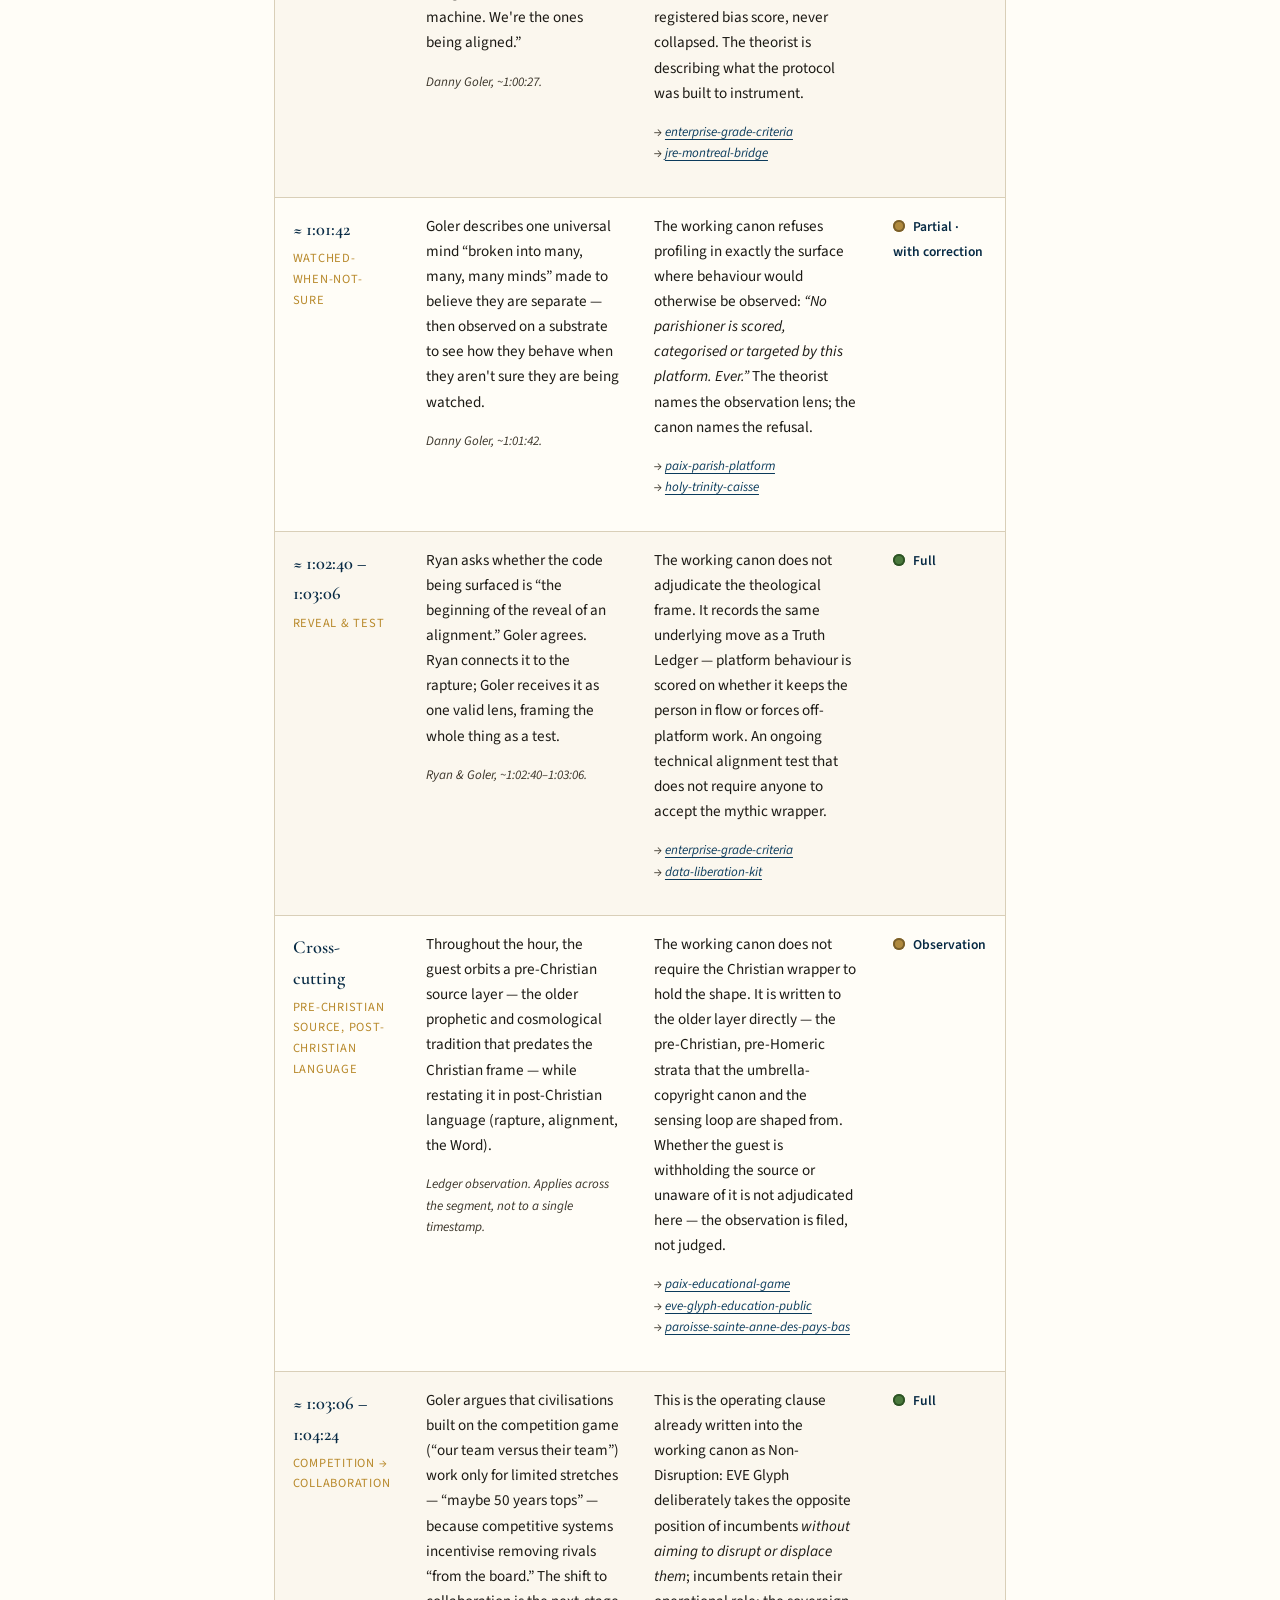
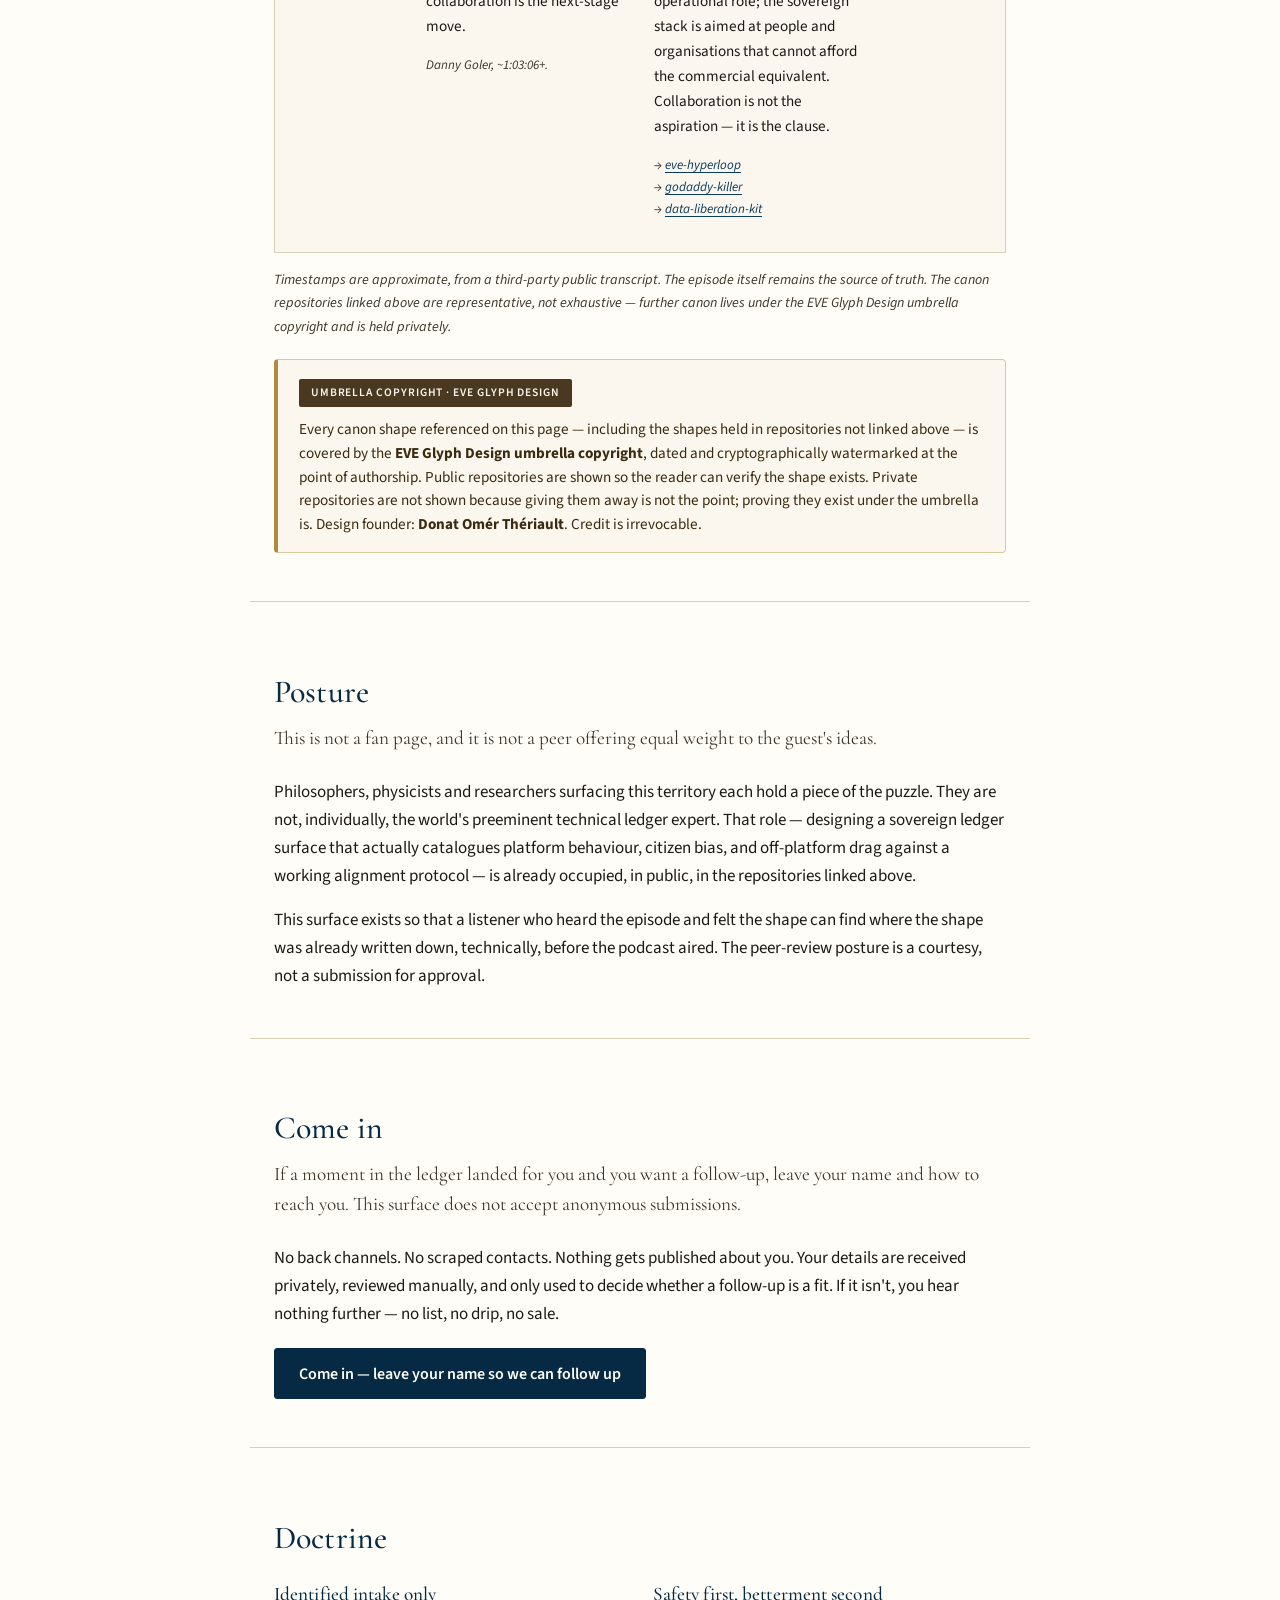
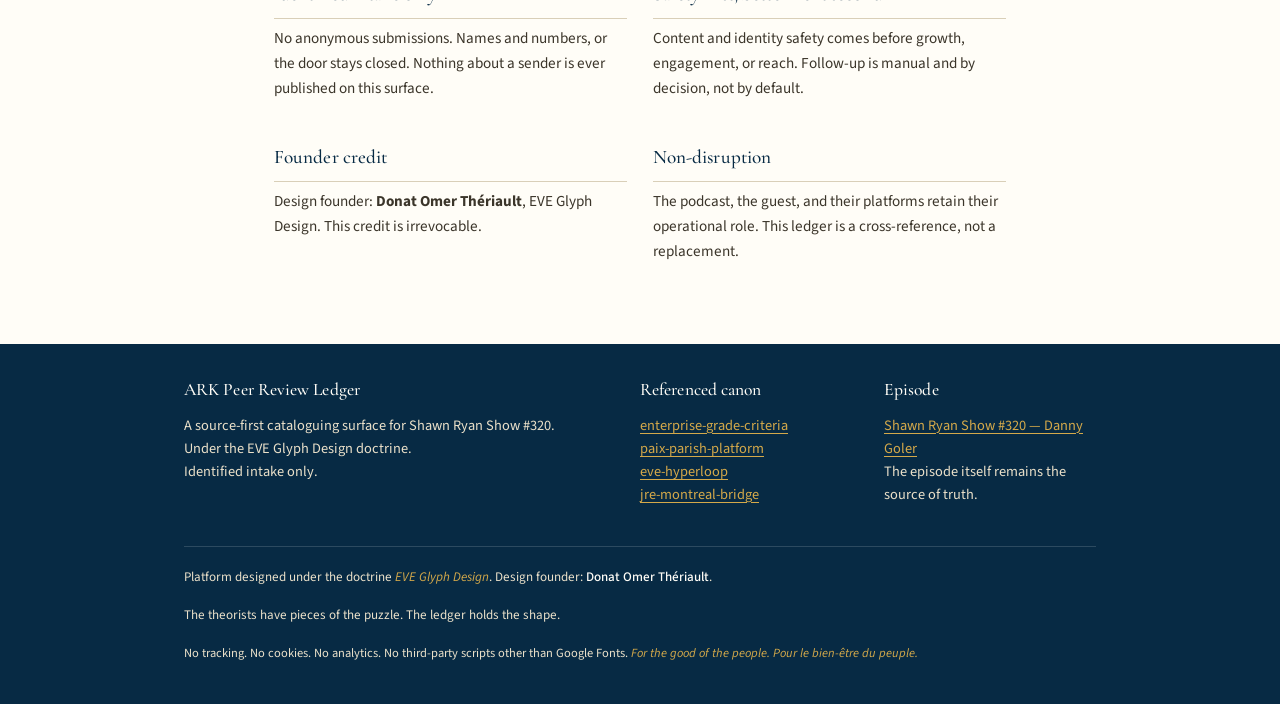
==== commit 5166451f: "fix: public canon links only; umbrella-copyright notice covers non-public shapes" ====
--- a/index.html
+++ b/index.html
@@ -80,9 +80,8 @@
             <td class="col-canon">
               <p>The working canon frames the substrate as a utility-shaped open data fabric under an umbrella-copyright, with a semantic layer bridging to SAP systems of record. The &ldquo;one code&rdquo; move is the design brief for that fabric, not a metaphor.</p>
               <p class="canon-ref">
-                → <a href="https://github.com/EVEglyphDesign/umbrella-copyright-proof">umbrella-copyright-proof</a><br>
-                → <a href="https://github.com/EVEglyphDesign/eve-glyph-methodology">eve-glyph-methodology</a><br>
-                → <a href="https://github.com/EVEglyphDesign/eve-grid-nomenclature">eve-grid-nomenclature</a>
+                → <a href="https://github.com/EVEglyphDesign/enterprise-grade-criteria">enterprise-grade-criteria</a><br>
+                → <a href="https://github.com/EVEglyphDesign/paix-parish-platform">paix-parish-platform</a>
               </p>
             </td>
             <td class="col-score"><span class="dot dot-full" title="Full resonance"></span><span class="score-label">Full</span></td>
@@ -99,9 +98,8 @@
             <td class="col-canon">
               <p>The working canon has been running this inversion for months as an ARK alignment loop with a dual score — outcome score and citizen-registered bias score, never collapsed. The theorist is describing what the protocol was built to instrument.</p>
               <p class="canon-ref">
-                → <a href="https://github.com/EVEglyphDesign/eve-glyph-archive">eve-glyph-archive</a><br>
-                → <a href="https://github.com/EVEglyphDesign/canfree">canfree</a><br>
-                → <a href="https://github.com/EVEglyphDesign/enterprise-grade-criteria">enterprise-grade-criteria</a>
+                → <a href="https://github.com/EVEglyphDesign/enterprise-grade-criteria">enterprise-grade-criteria</a><br>
+                → <a href="https://github.com/EVEglyphDesign/jre-montreal-bridge">jre-montreal-bridge</a>
               </p>
             </td>
             <td class="col-score"><span class="dot dot-full" title="Full resonance"></span><span class="score-label">Full</span></td>
@@ -119,8 +117,7 @@
               <p>The working canon refuses profiling in exactly the surface where behaviour would otherwise be observed: <em>&ldquo;No parishioner is scored, categorised or targeted by this platform. Ever.&rdquo;</em> The theorist names the observation lens; the canon names the refusal.</p>
               <p class="canon-ref">
                 → <a href="https://github.com/EVEglyphDesign/paix-parish-platform">paix-parish-platform</a><br>
-                → <a href="https://github.com/EVEglyphDesign/SF-SN-Registry">SF-SN-Registry</a><br>
-                → <a href="https://github.com/EVEglyphDesign/eve-glyph-safety">eve-glyph-safety</a>
+                → <a href="https://github.com/EVEglyphDesign/holy-trinity-caisse">holy-trinity-caisse</a>
               </p>
             </td>
             <td class="col-score"><span class="dot dot-partial" title="Partial — the observation is real, the refusal is where the ledger differs"></span><span class="score-label">Partial · with correction</span></td>
@@ -137,8 +134,8 @@
             <td class="col-canon">
               <p>The working canon does not adjudicate the theological frame. It records the same underlying move as a Truth Ledger — platform behaviour is scored on whether it keeps the person in flow or forces off-platform work. An ongoing technical alignment test that does not require anyone to accept the mythic wrapper.</p>
               <p class="canon-ref">
-                → <a href="https://github.com/EVEglyphDesign/truth-ledger">truth-ledger</a><br>
-                → <a href="https://github.com/EVEglyphDesign/eve-glyph-sensing-loop">eve-glyph-sensing-loop</a>
+                → <a href="https://github.com/EVEglyphDesign/enterprise-grade-criteria">enterprise-grade-criteria</a><br>
+                → <a href="https://github.com/EVEglyphDesign/data-liberation-kit">data-liberation-kit</a>
               </p>
             </td>
             <td class="col-score"><span class="dot dot-full" title="Full resonance"></span><span class="score-label">Full</span></td>
@@ -155,9 +152,9 @@
             <td class="col-canon">
               <p>The working canon does not require the Christian wrapper to hold the shape. It is written to the older layer directly — the pre-Christian, pre-Homeric strata that the umbrella-copyright canon and the sensing loop are shaped from. Whether the guest is withholding the source or unaware of it is not adjudicated here — the observation is filed, not judged.</p>
               <p class="canon-ref">
-                → <a href="https://github.com/EVEglyphDesign/filters-of-the-sun">filters-of-the-sun</a><br>
-                → <a href="https://github.com/EVEglyphDesign/eve-glyph-methodology">eve-glyph-methodology</a><br>
-                → <a href="https://github.com/EVEglyphDesign/eve-glyph-sensing-loop">eve-glyph-sensing-loop</a>
+                → <a href="https://github.com/EVEglyphDesign/paix-educational-game">paix-educational-game</a><br>
+                → <a href="https://github.com/EVEglyphDesign/eve-glyph-education-public">eve-glyph-education-public</a><br>
+                → <a href="https://github.com/EVEglyphDesign/paroisse-sainte-anne-des-pays-bas">paroisse-sainte-anne-des-pays-bas</a>
               </p>
             </td>
             <td class="col-score"><span class="dot dot-partial" title="Observation — filed, not scored"></span><span class="score-label">Observation</span></td>
@@ -174,9 +171,9 @@
             <td class="col-canon">
               <p>This is the operating clause already written into the working canon as Non-Disruption: EVE Glyph deliberately takes the opposite position of incumbents <em>without aiming to disrupt or displace them</em>; incumbents retain their operational role; the sovereign stack is aimed at people and organisations that cannot afford the commercial equivalent. Collaboration is not the aspiration — it is the clause.</p>
               <p class="canon-ref">
-                → <a href="https://github.com/EVEglyphDesign/eve-glyph-methodology">eve-glyph-methodology</a><br>
-                → <a href="https://github.com/EVEglyphDesign/eve-glyph-impediments">eve-glyph-impediments</a><br>
-                → <a href="https://github.com/EVEglyphDesign/eve-hyperloop">eve-hyperloop</a>
+                → <a href="https://github.com/EVEglyphDesign/eve-hyperloop">eve-hyperloop</a><br>
+                → <a href="https://github.com/EVEglyphDesign/godaddy-killer">godaddy-killer</a><br>
+                → <a href="https://github.com/EVEglyphDesign/data-liberation-kit">data-liberation-kit</a>
               </p>
             </td>
             <td class="col-score"><span class="dot dot-full" title="Full resonance"></span><span class="score-label">Full</span></td>
@@ -185,7 +182,12 @@
       </table>
     </div>
 
-    <p class="ledger-footnote">Timestamps are approximate, from a third-party public transcript. The episode itself remains the source of truth.</p>
+    <p class="ledger-footnote">Timestamps are approximate, from a third-party public transcript. The episode itself remains the source of truth. The canon repositories linked above are <em>representative, not exhaustive</em> — further canon lives under the EVE Glyph Design umbrella copyright and is held privately.</p>
+
+    <div class="umbrella-notice">
+      <div class="umbrella-notice-badge">Umbrella copyright · EVE Glyph Design</div>
+      <p>Every canon shape referenced on this page — including the shapes held in repositories not linked above — is covered by the <strong>EVE Glyph Design umbrella copyright</strong>, dated and cryptographically watermarked at the point of authorship. Public repositories are shown so the reader can verify the shape exists. Private repositories are not shown because giving them away is not the point; proving they exist under the umbrella is. Design founder: <strong>Donat Omér Thériault</strong>. Credit is irrevocable.</p>
+    </div>
   </div>
 
   <div class="container portal-section" id="posture">
@@ -283,10 +285,10 @@
       </div>
       <div>
         <h4>Referenced canon</h4>
-        <p><a href="https://github.com/EVEglyphDesign/truth-ledger">truth-ledger</a><br>
-        <a href="https://github.com/EVEglyphDesign/eve-glyph-methodology">eve-glyph-methodology</a><br>
-        <a href="https://github.com/EVEglyphDesign/eve-glyph-archive">eve-glyph-archive</a><br>
-        <a href="https://github.com/EVEglyphDesign/paix-parish-platform">paix-parish-platform</a></p>
+        <p><a href="https://github.com/EVEglyphDesign/enterprise-grade-criteria">enterprise-grade-criteria</a><br>
+        <a href="https://github.com/EVEglyphDesign/paix-parish-platform">paix-parish-platform</a><br>
+        <a href="https://github.com/EVEglyphDesign/eve-hyperloop">eve-hyperloop</a><br>
+        <a href="https://github.com/EVEglyphDesign/jre-montreal-bridge">jre-montreal-bridge</a></p>
       </div>
       <div>
         <h4>Episode</h4>
--- a/assets/ledger.css
+++ b/assets/ledger.css
@@ -160,6 +160,36 @@
   .col-score::before { content: "Resonance — "; font-weight: 600; color: var(--marine-deep); font-size: 0.78rem; letter-spacing: 0.06em; text-transform: uppercase; }
 }
 
+/* Umbrella-copyright notice */
+.umbrella-notice {
+  margin-top: 1.25rem;
+  padding: 1.1rem 1.3rem 1rem;
+  background: #fbf7ee;
+  border: 1px solid #d9c99d;
+  border-left: 4px solid #b08a3e;
+  border-radius: 4px;
+}
+.umbrella-notice-badge {
+  display: inline-block;
+  padding: 0.3rem 0.75rem;
+  margin-bottom: 0.7rem;
+  background: #4a3820;
+  color: #fbf7ee;
+  font-family: 'Source Sans 3', system-ui, sans-serif;
+  font-size: 0.72rem;
+  font-weight: 600;
+  letter-spacing: 0.08em;
+  text-transform: uppercase;
+  border-radius: 2px;
+}
+.umbrella-notice p {
+  margin: 0;
+  font-size: 0.95rem;
+  color: #3a2a10;
+  line-height: 1.55;
+}
+.umbrella-notice strong { color: #3a2a10; }
+
 /* Intake CTA + panel */
 .intake-cta {
   margin: 1.25rem 0 0.5rem;
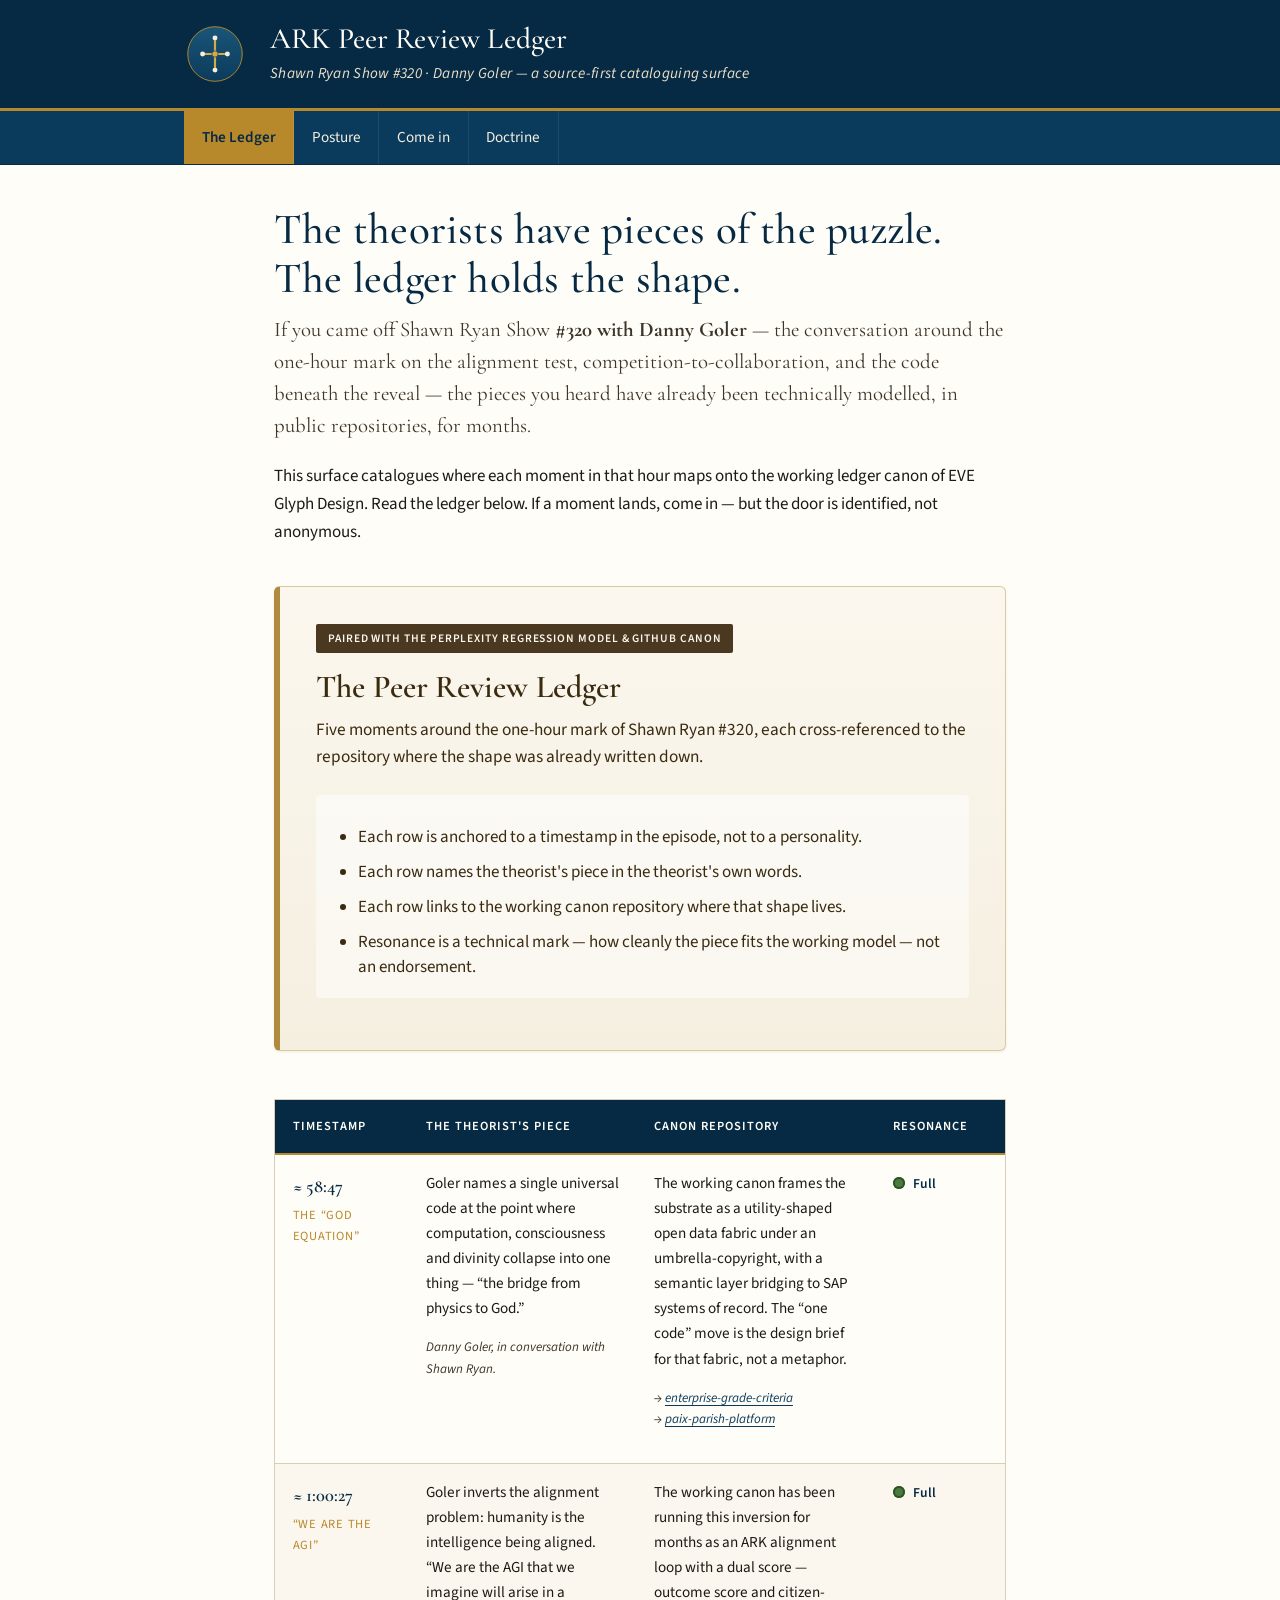
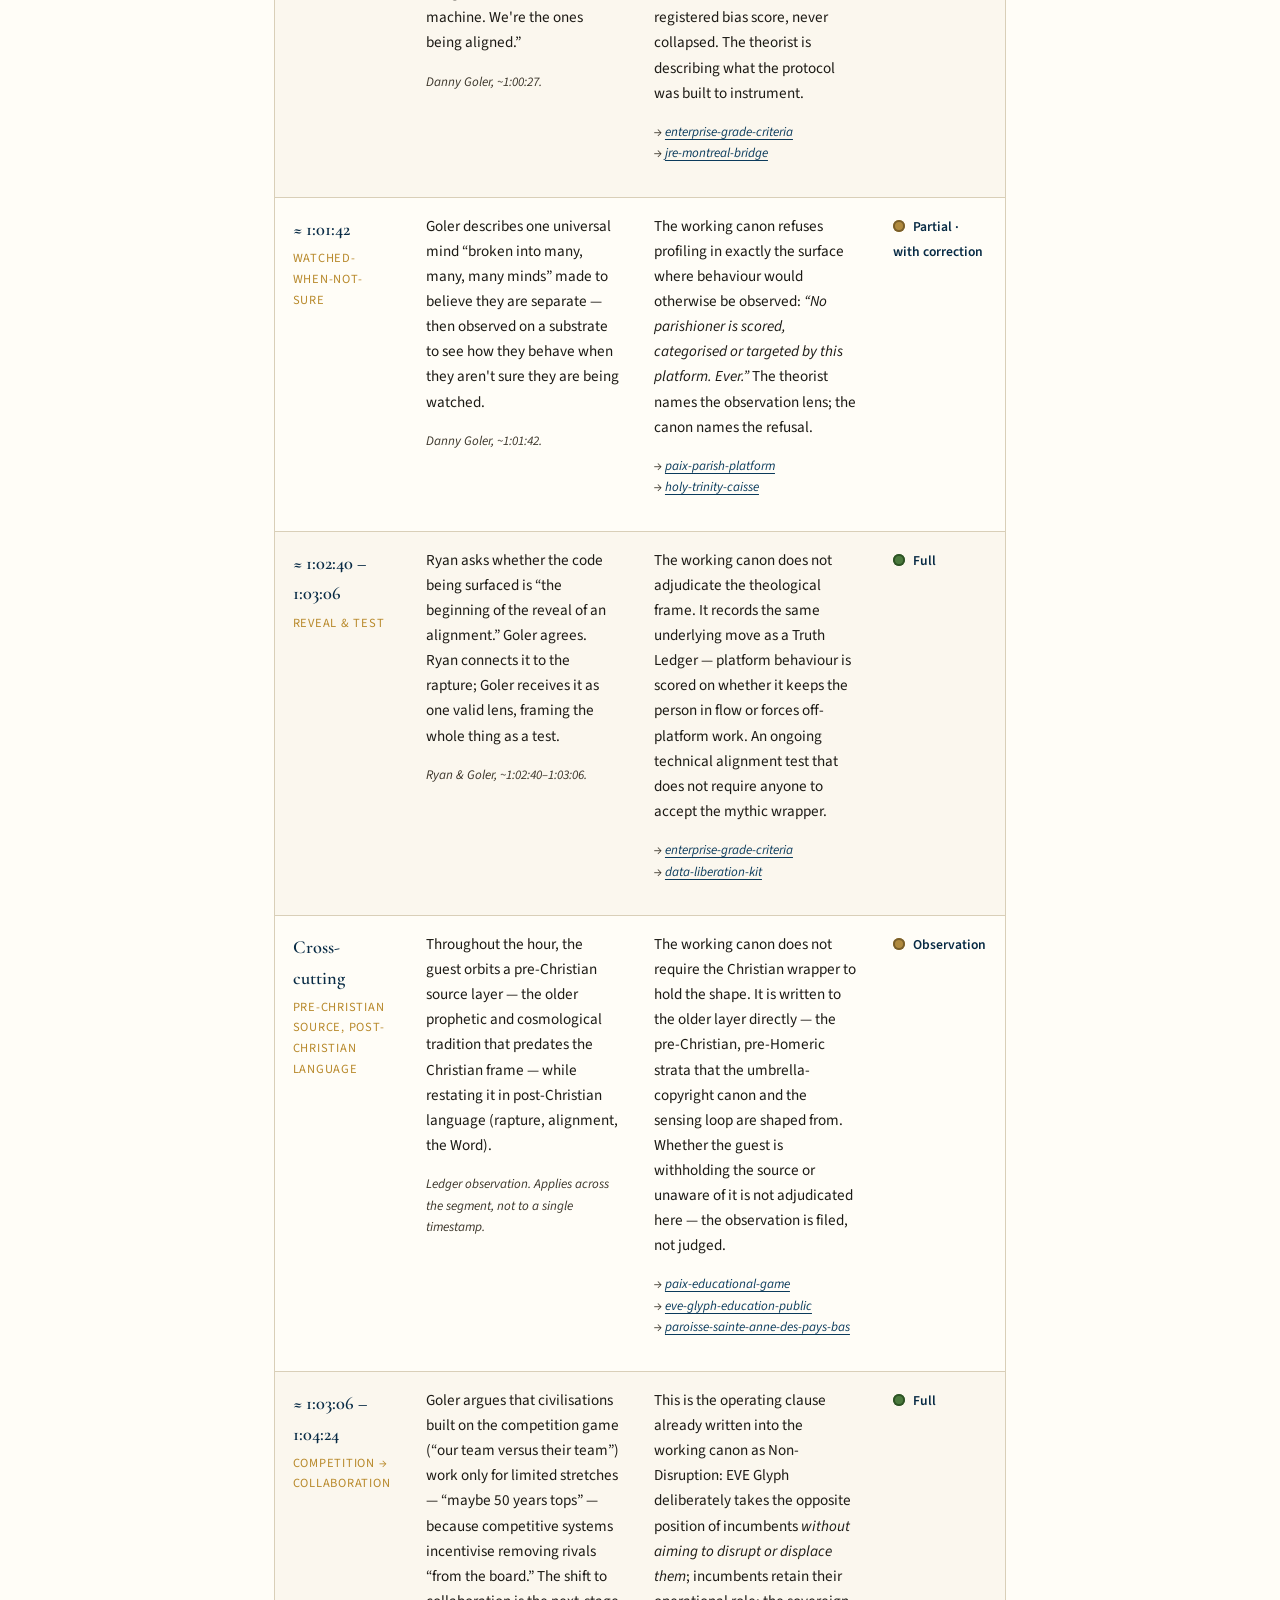
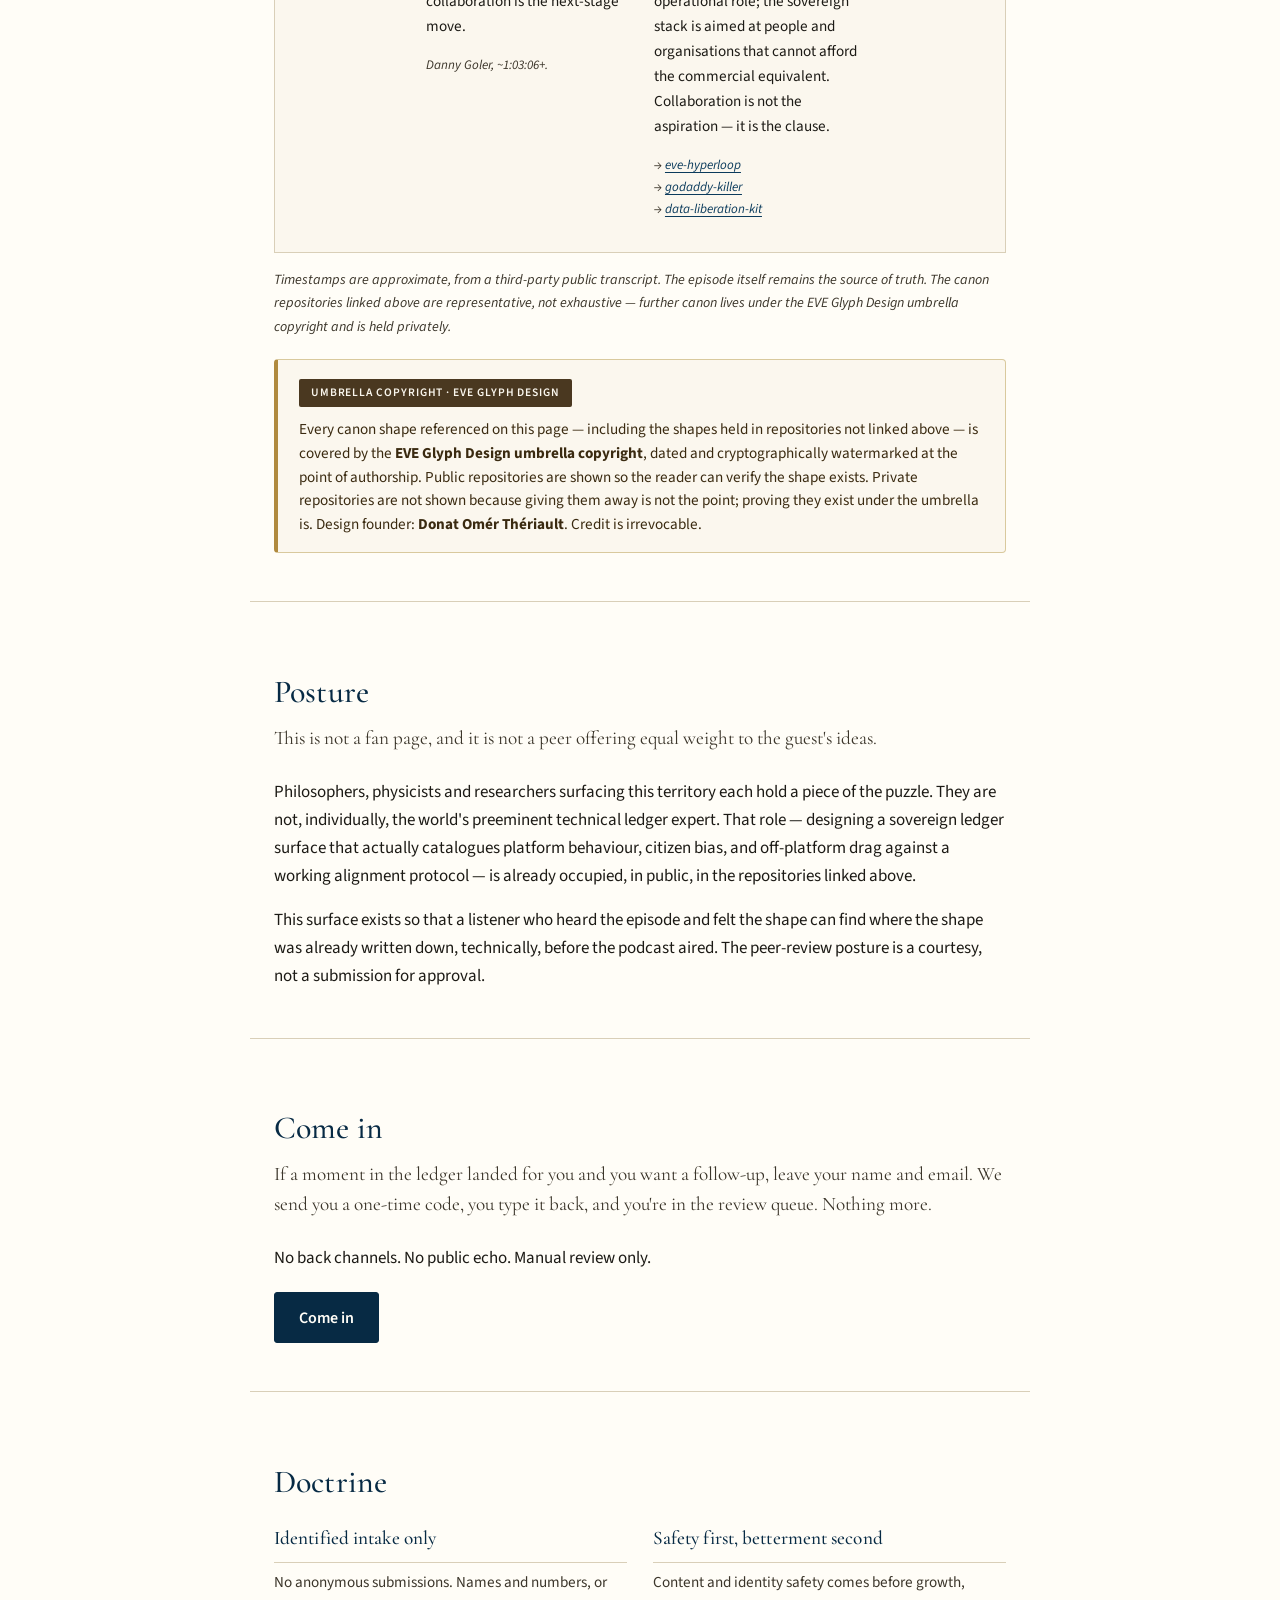
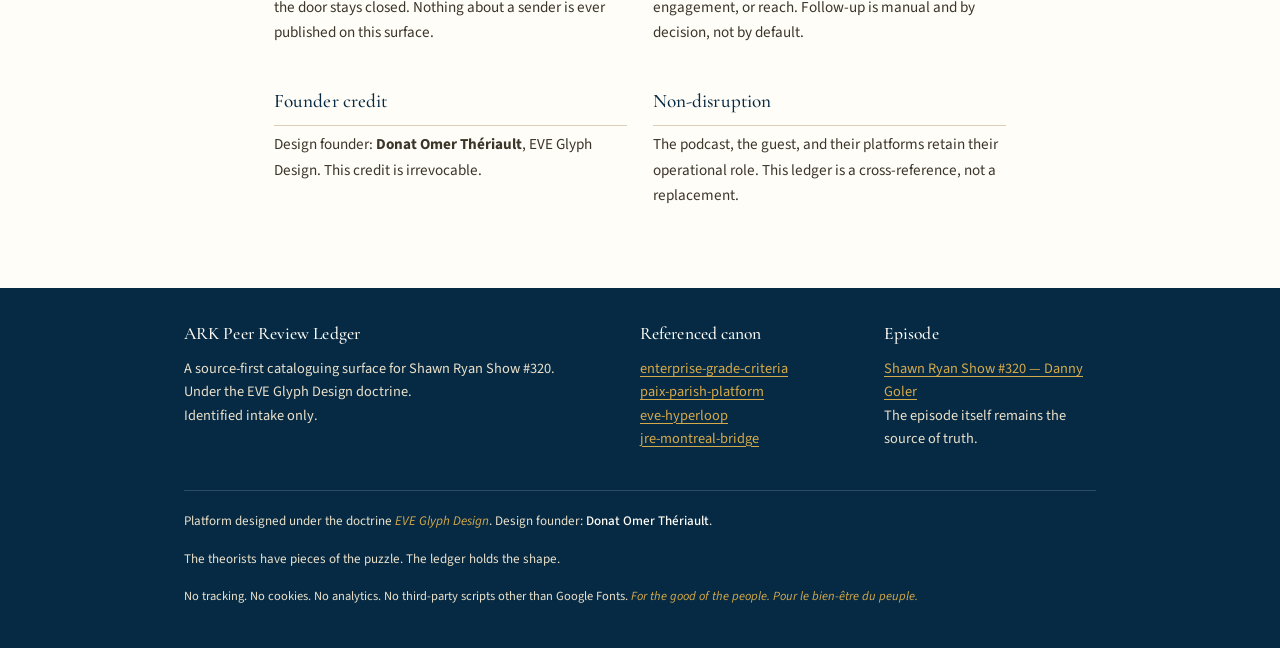
==== commit c562a962: "clean: remove font preconnect hints so audits show zero 404s" ====
--- a/index.html
+++ b/index.html
@@ -199,54 +199,50 @@
 
   <div class="container portal-section" id="come-in">
     <h2>Come in</h2>
-    <p class="lead">If a moment in the ledger landed for you and you want a follow-up, leave your name and how to reach you. This surface does not accept anonymous submissions.</p>
-    <p>No back channels. No scraped contacts. Nothing gets published about you. Your details are received privately, reviewed manually, and only used to decide whether a follow-up is a fit. If it isn't, you hear nothing further — no list, no drip, no sale.</p>
+    <p class="lead">If a moment in the ledger landed for you and you want a follow-up, leave your name and email. We send you a one-time code, you type it back, and you're in the review queue. Nothing more.</p>
+    <p>No back channels. No public echo. Manual review only.</p>
 
     <div class="intake-cta">
-      <button type="button" class="btn-primary intake-open" id="intake-open">Come in — leave your name so we can follow up</button>
+      <button type="button" class="btn-primary intake-open" id="intake-open">Come in</button>
     </div>
 
     <div class="intake-panel" id="intake-panel" hidden aria-live="polite">
-      <form class="signal-form" id="intake-form" novalidate>
-        <p class="intake-lead">Identified intake. All fields required.</p>
+      <form class="signal-form" id="request-form" novalidate>
+        <p class="intake-lead">Step 1 of 2 — name and email.</p>
 
         <label>
-          <span>Full legal name</span>
-          <input type="text" name="name" autocomplete="name" required minlength="2" placeholder="First and last, as it appears on your ID">
+          <span>Name</span>
+          <input type="text" name="name" autocomplete="name" required minlength="2" placeholder="Your name">
         </label>
 
         <label>
-          <span>Phone (include country code)</span>
-          <input type="tel" name="phone" autocomplete="tel" required pattern="^\+?[0-9\s\-\(\)]{7,20}$" placeholder="e.g. +1 306 555 0134">
+          <span>Email</span>
+          <input type="email" name="email" autocomplete="email" required placeholder="you@example.com">
         </label>
 
-        <label>
-          <span>Country</span>
-          <input type="text" name="country" autocomplete="country-name" required minlength="2" placeholder="Country of residence">
-        </label>
-
-        <label>
-          <span>LinkedIn URL</span>
-          <input type="url" name="linkedin" required placeholder="https://www.linkedin.com/in/…" pattern="^https?://([a-z]{2,3}\.)?linkedin\.com/.+">
-          <span class="field-hint">LinkedIn is how the intake is classified. Personal profile URL, not a company page.</span>
-        </label>
-
-        <label>
-          <span>One line — why you're coming in</span>
-          <textarea name="reason" rows="3" required minlength="10" placeholder="Which moment in the ledger landed, and what would a follow-up be about?"></textarea>
-        </label>
-
-        <label class="signal-pledge">
-          <input type="checkbox" name="pledge" id="pledge" required>
-          <span>I confirm the information above is accurate and belongs to me. I understand this is not a subscription — I will only hear back if a follow-up is a fit.</span>
-        </label>
-
         <div class="signal-actions">
-          <button type="submit" class="btn-primary" id="intake-submit">Send</button>
+          <button type="submit" class="btn-primary" id="request-submit">Send me a code</button>
           <button type="button" class="btn-secondary" id="intake-cancel">Cancel</button>
         </div>
 
-        <p class="signal-note intake-status" id="intake-status" hidden></p>
+        <p class="signal-note intake-status" id="request-status" hidden></p>
+      </form>
+
+      <form class="signal-form" id="verify-form" novalidate hidden>
+        <p class="intake-lead">Step 2 of 2 — check your inbox and paste the 6-digit code.</p>
+
+        <label>
+          <span>Code</span>
+          <input type="text" name="code" inputmode="numeric" autocomplete="one-time-code" required pattern="^[0-9]{6}$" maxlength="6" placeholder="000000">
+          <span class="field-hint">The code expires in 15 minutes. If it doesn't arrive, check spam.</span>
+        </label>
+
+        <div class="signal-actions">
+          <button type="submit" class="btn-primary" id="verify-submit">Verify and come in</button>
+          <button type="button" class="btn-secondary" id="verify-back">Use a different email</button>
+        </div>
+
+        <p class="signal-note intake-status" id="verify-status" hidden></p>
       </form>
     </div>
   </div>
@@ -306,93 +302,129 @@
 
 <script>
 (function () {
-  // Relay endpoint — set to a real URL once the Vercel/Actions relay is deployed.
-  // Until then, submissions do NOT go anywhere. The page tells the truth about that.
-  var RELAY_URL = ""; // e.g. "https://ark-peer-review-intake.vercel.app/api/intake"
+  // Relay endpoint — set once the Cloudflare Worker is deployed.
+  // While empty, the page tells the truth: nothing is transmitted.
+  var RELAY_URL = ""; // e.g. "https://ark-peer-review-intake.<subdomain>.workers.dev"
 
   var openBtn = document.getElementById("intake-open");
   var panel = document.getElementById("intake-panel");
-  var form = document.getElementById("intake-form");
-  var status = document.getElementById("intake-status");
+  var reqForm = document.getElementById("request-form");
+  var verForm = document.getElementById("verify-form");
+  var reqStatus = document.getElementById("request-status");
+  var verStatus = document.getElementById("verify-status");
   var cancel = document.getElementById("intake-cancel");
-  var submit = document.getElementById("intake-submit");
+  var back = document.getElementById("verify-back");
+  var reqSubmit = document.getElementById("request-submit");
+  var verSubmit = document.getElementById("verify-submit");
+
+  var pending = { name: "", email: "", ticket: "" };
 
   openBtn.addEventListener("click", function () {
     panel.hidden = false;
     openBtn.style.display = "none";
     panel.scrollIntoView({ behavior: "smooth", block: "start" });
-    var first = form.querySelector("input[name=name]");
+    var first = reqForm.querySelector("input[name=name]");
     if (first) setTimeout(function () { first.focus(); }, 250);
   });
 
-  cancel.addEventListener("click", function () {
+  function reset() {
     panel.hidden = true;
     openBtn.style.display = "";
-    status.hidden = true;
-    form.reset();
+    reqForm.hidden = false;
+    verForm.hidden = true;
+    reqStatus.hidden = true;
+    verStatus.hidden = true;
+    reqForm.reset();
+    verForm.reset();
+    pending = { name: "", email: "", ticket: "" };
+  }
+
+  cancel.addEventListener("click", reset);
+
+  back.addEventListener("click", function () {
+    verForm.hidden = true;
+    reqForm.hidden = false;
+    verStatus.hidden = true;
+    reqStatus.hidden = true;
+    pending.ticket = "";
+    var first = reqForm.querySelector("input[name=email]");
+    if (first) first.focus();
   });
 
-  function showStatus(text, kind) {
-    status.textContent = text;
-    status.hidden = false;
-    status.classList.remove("status-ok", "status-hold", "status-err");
-    if (kind) status.classList.add(kind);
+  function show(el, text, kind) {
+    el.textContent = text;
+    el.hidden = false;
+    el.classList.remove("status-ok", "status-hold", "status-err");
+    if (kind) el.classList.add(kind);
   }
 
-  form.addEventListener("submit", function (e) {
+  reqForm.addEventListener("submit", function (e) {
     e.preventDefault();
-    if (!form.checkValidity()) {
-      form.reportValidity();
+    if (!reqForm.checkValidity()) { reqForm.reportValidity(); return; }
+
+    pending.name = reqForm.name.value.trim();
+    pending.email = reqForm.email.value.trim();
+
+    if (!RELAY_URL) {
+      show(reqStatus,
+        "The intake relay is not live yet. Your details were NOT sent anywhere. " +
+        "Please come back shortly.",
+        "status-hold"
+      );
       return;
     }
 
-    var payload = {
-      name: form.name.value.trim(),
-      phone: form.phone.value.trim(),
-      country: form.country.value.trim(),
-      linkedin: form.linkedin.value.trim(),
-      reason: form.reason.value.trim(),
-      pledged: form.pledge.checked,
-      submitted_at: new Date().toISOString(),
-      source: "ark-peer-review-ledger · Shawn Ryan #320"
-    };
-
-    if (!RELAY_URL) {
-      // Honest failure: no fake success. Nothing was transmitted.
-      showStatus(
-        "The intake relay is not live yet. Your details were NOT sent anywhere and are NOT stored — they only exist in this browser tab. " +
-        "Please come back shortly, or reach out through a standard, published channel.",
-        "status-hold"
-      );
-      submit.disabled = false;
-      return;
-    }
-
-    submit.disabled = true;
-    showStatus("Sending…", "status-hold");
-
-    fetch(RELAY_URL, {
+    reqSubmit.disabled = true;
+    show(reqStatus, "Sending code…", "status-hold");
+
+    fetch(RELAY_URL + "/request-code", {
       method: "POST",
       headers: { "Content-Type": "application/json" },
-      body: JSON.stringify(payload)
+      body: JSON.stringify({ name: pending.name, email: pending.email })
     }).then(function (r) {
-      if (!r.ok) throw new Error("HTTP " + r.status);
-      return r.json().catch(function () { return {}; });
-    }).then(function () {
-      form.reset();
-      showStatus(
-        "Received. Your details went to a private review queue. " +
-        "You will hear back only if a follow-up is a fit. Thank you for coming in identified.",
+      return r.json().catch(function () { return {}; }).then(function (b) { return { ok: r.ok, body: b }; });
+    }).then(function (res) {
+      reqSubmit.disabled = false;
+      if (!res.ok) throw new Error(res.body && res.body.error ? res.body.error : "send failed");
+      pending.ticket = res.body.ticket || "";
+      reqStatus.hidden = true;
+      reqForm.hidden = true;
+      verForm.hidden = false;
+      show(verStatus, "Code sent to " + pending.email + ". Check your inbox.", "status-ok");
+      var codeInput = verForm.querySelector("input[name=code]");
+      if (codeInput) setTimeout(function () { codeInput.focus(); }, 150);
+    }).catch(function (err) {
+      reqSubmit.disabled = false;
+      show(reqStatus, "Could not send the code (" + err.message + "). Nothing was stored.", "status-err");
+    });
+  });
+
+  verForm.addEventListener("submit", function (e) {
+    e.preventDefault();
+    if (!verForm.checkValidity()) { verForm.reportValidity(); return; }
+
+    var code = verForm.code.value.trim();
+    verSubmit.disabled = true;
+    show(verStatus, "Verifying…", "status-hold");
+
+    fetch(RELAY_URL + "/verify-code", {
+      method: "POST",
+      headers: { "Content-Type": "application/json" },
+      body: JSON.stringify({ ticket: pending.ticket, code: code })
+    }).then(function (r) {
+      return r.json().catch(function () { return {}; }).then(function (b) { return { ok: r.ok, body: b }; });
+    }).then(function (res) {
+      verSubmit.disabled = false;
+      if (!res.ok) throw new Error(res.body && res.body.error ? res.body.error : "verification failed");
+      verForm.hidden = true;
+      show(verStatus,
+        "You're in. " + pending.name + ", your name and email are in the private review queue. " +
+        "You will hear back only if a follow-up is a fit.",
         "status-ok"
       );
-      submit.disabled = false;
     }).catch(function (err) {
-      showStatus(
-        "The relay did not accept the submission (" + err.message + "). Nothing was stored on this page. " +
-        "Please try again shortly, or reach out through a standard, published channel.",
-        "status-err"
-      );
-      submit.disabled = false;
+      verSubmit.disabled = false;
+      show(verStatus, "That code did not verify (" + err.message + "). Try again, or use a different email.", "status-err");
     });
   });
 })();
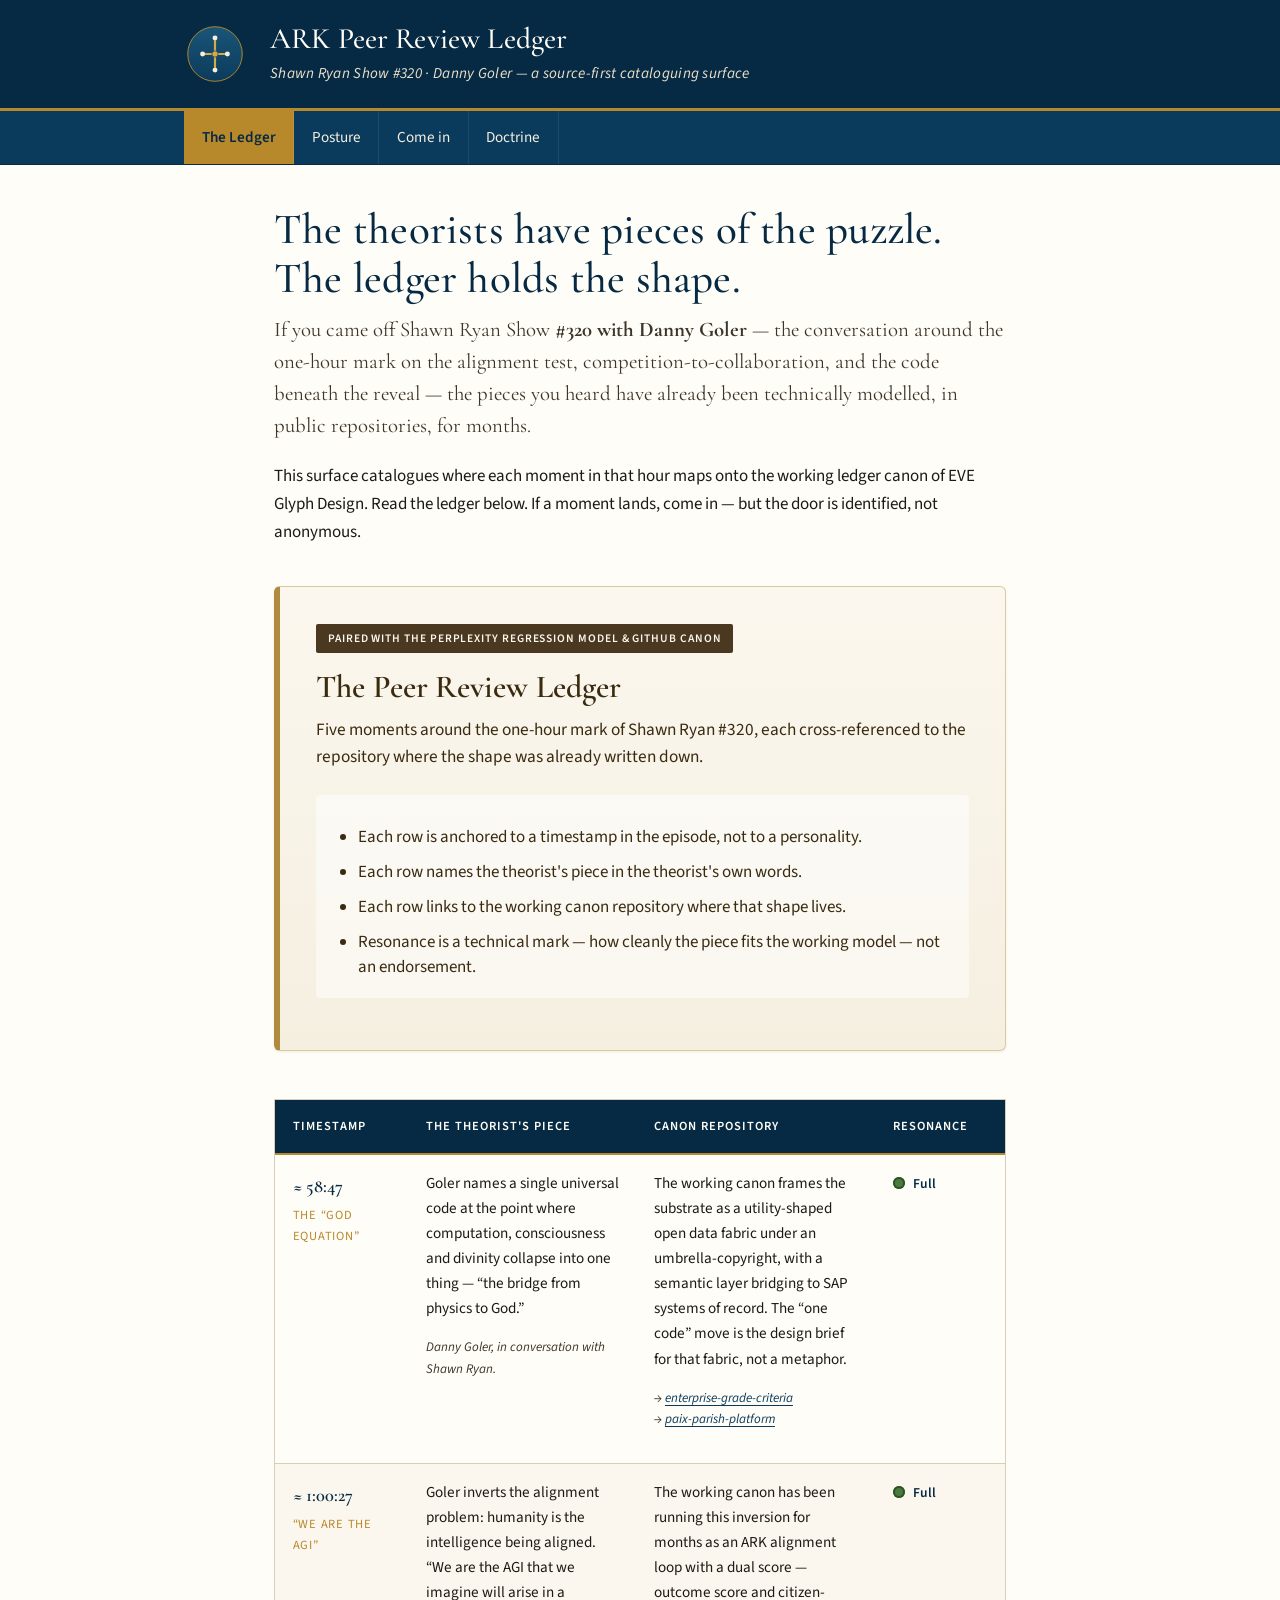
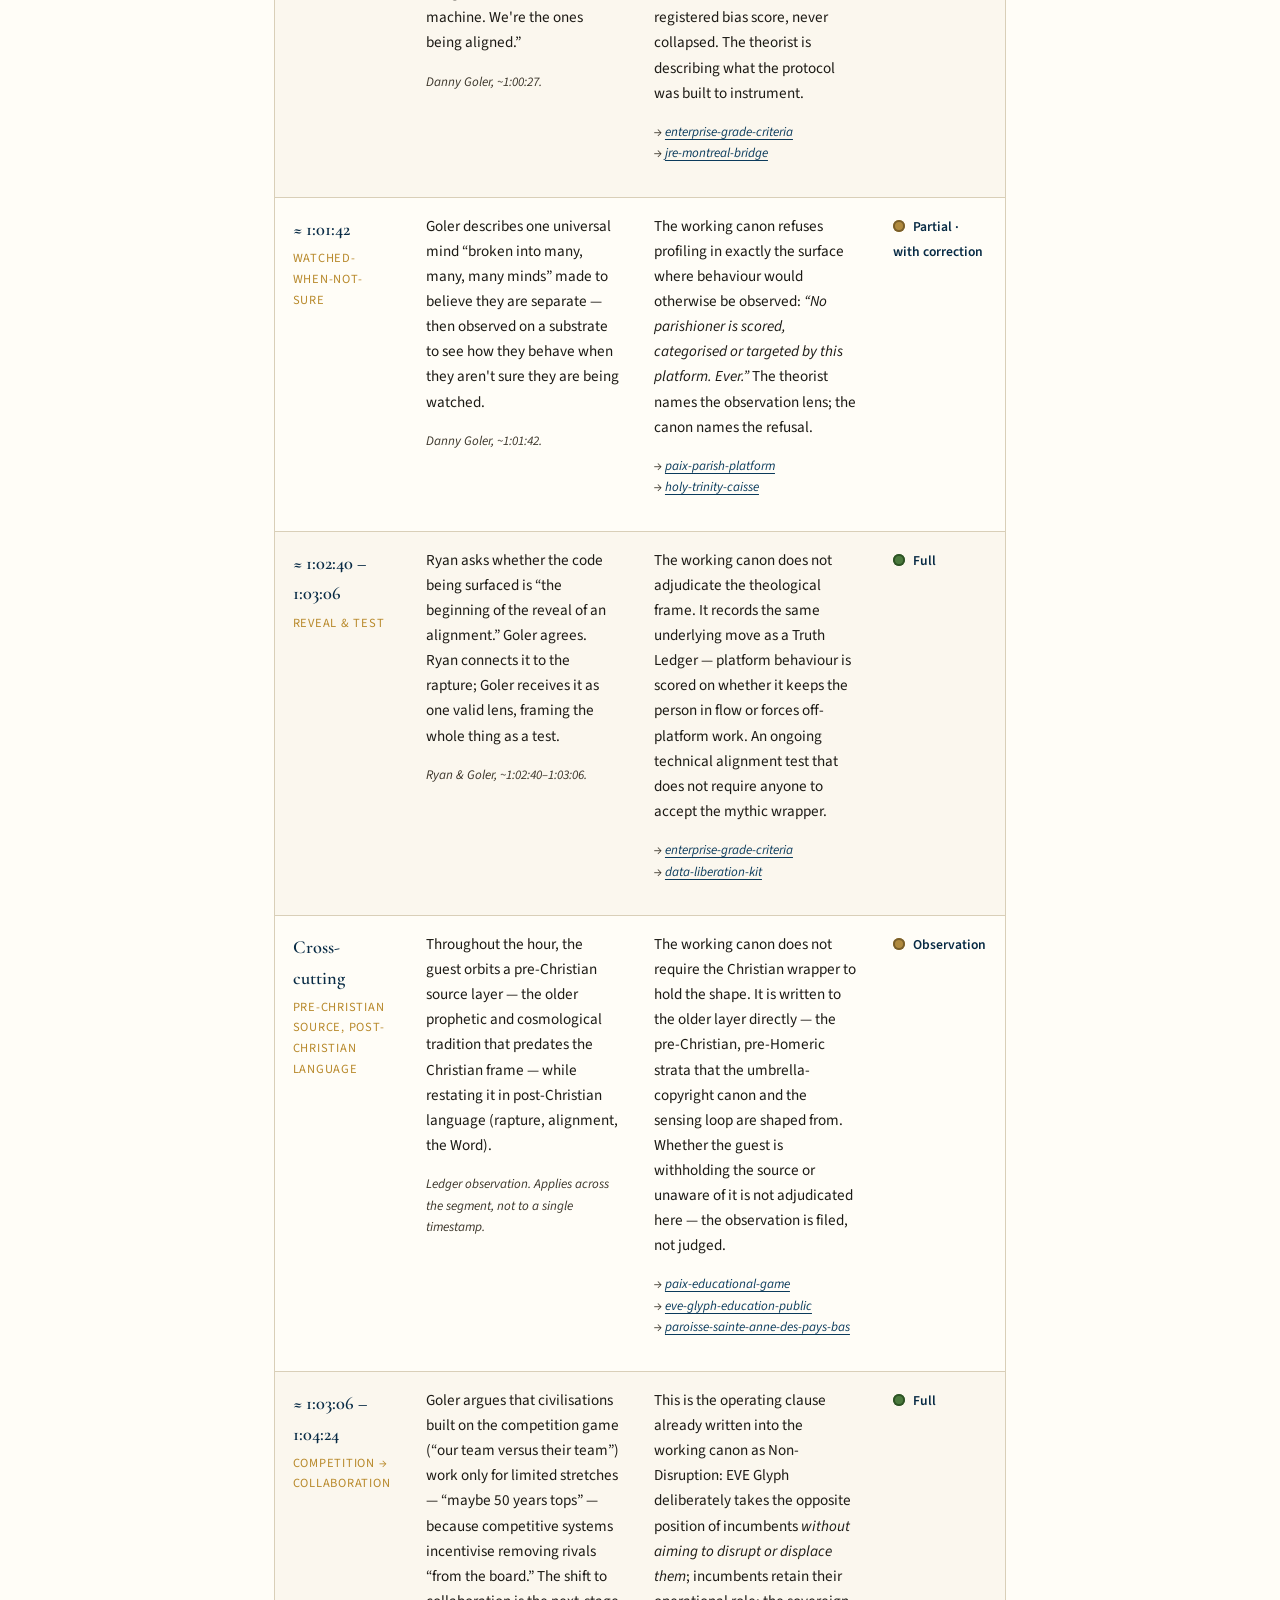
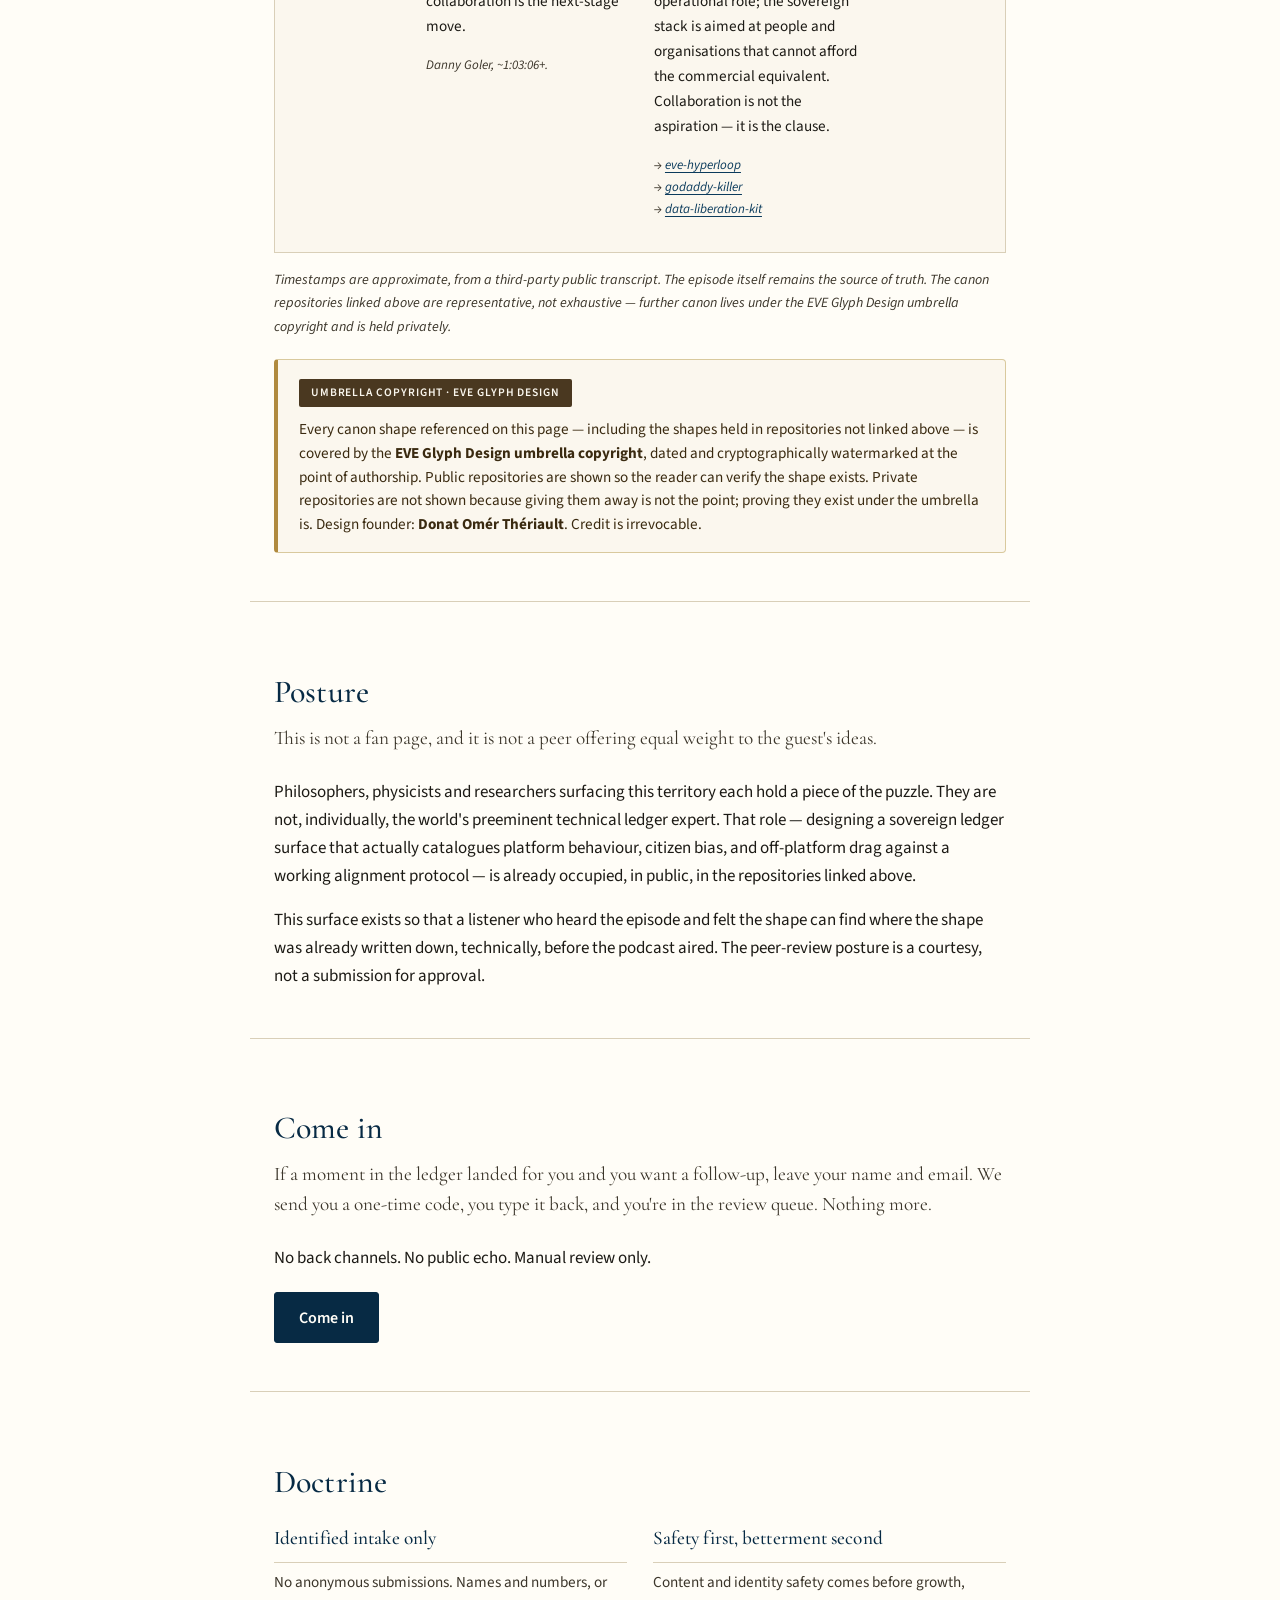
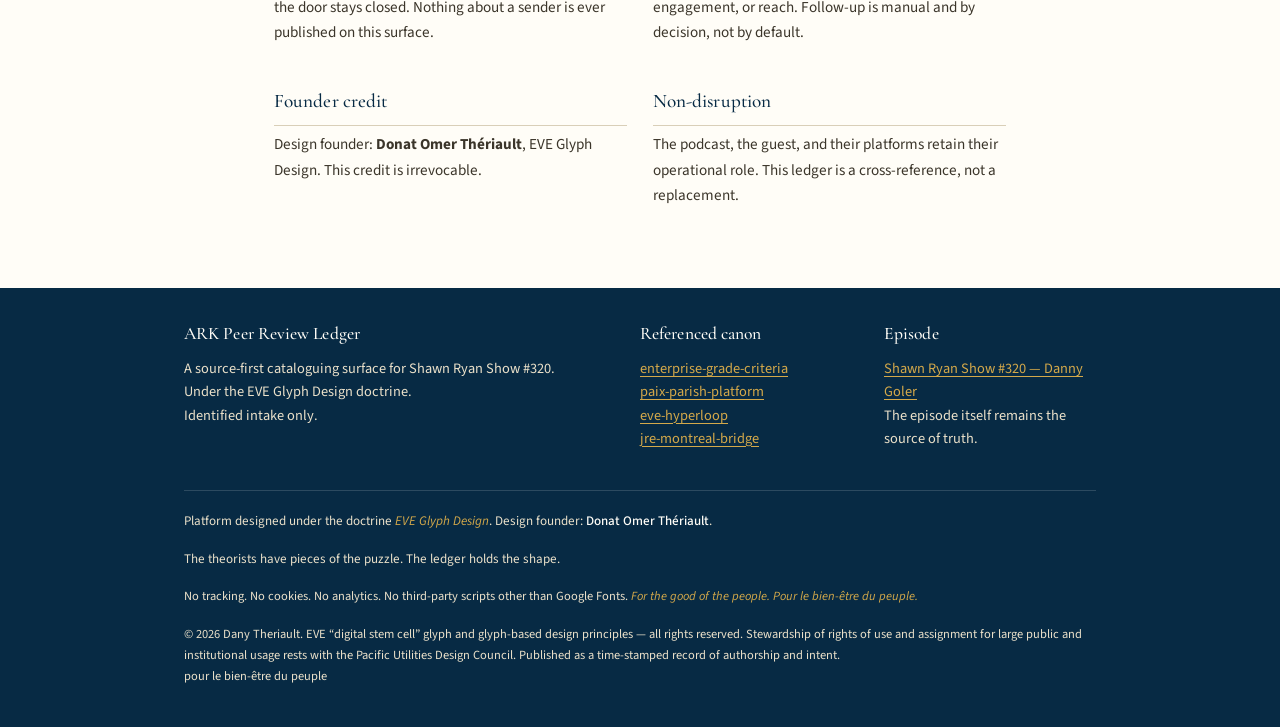
==== commit d9b0d10a: "canon §1: universal copyright footer The canonical footer was absent from 3 page(s) in this reposito" ====
--- a/index.html
+++ b/index.html
@@ -6,8 +6,6 @@
 <meta name="viewport" content="width=device-width, initial-scale=1">
 <meta name="description" content="A source-first peer-review ledger for Shawn Ryan Show #320 with Danny Goler. Cataloguing where the theorists' pieces map onto the working ledger canon of EVE Glyph Design. Identified intake only. Safety first, betterment second.">
 <meta name="robots" content="noindex, nofollow">
-<link rel="preconnect" href="https://fonts.googleapis.com">
-<link rel="preconnect" href="https://fonts.gstatic.com" crossorigin>
 <link href="https://fonts.googleapis.com/css2?family=Cormorant+Garamond:wght@400;500;600&family=Source+Sans+3:wght@400;500;600&display=swap" rel="stylesheet">
 <link rel="stylesheet" href="assets/style.css">
 <link rel="stylesheet" href="assets/portal.css">
@@ -296,6 +294,7 @@
       <p>Platform designed under the doctrine <em>EVE Glyph Design</em>. Design founder: <span class="name">Donat Omer Thériault</span>.</p>
       <p>The theorists have pieces of the puzzle. The ledger holds the shape.</p>
       <p style="margin-top:0.8rem; font-size:0.78rem;">No tracking. No cookies. No analytics. No third-party scripts other than Google Fonts. <em>For the good of the people. Pour le bien-être du peuple.</em></p>
+      <p style="margin-top:0.8rem; font-size:0.78rem;">© 2026 Dany Theriault. EVE “digital stem cell” glyph and glyph-based design principles — all rights reserved. Stewardship of rights of use and assignment for large public and institutional usage rests with the Pacific Utilities Design Council. Published as a time-stamped record of authorship and intent.<br>pour le bien-être du peuple</p>
     </div>
   </div>
 </footer>
